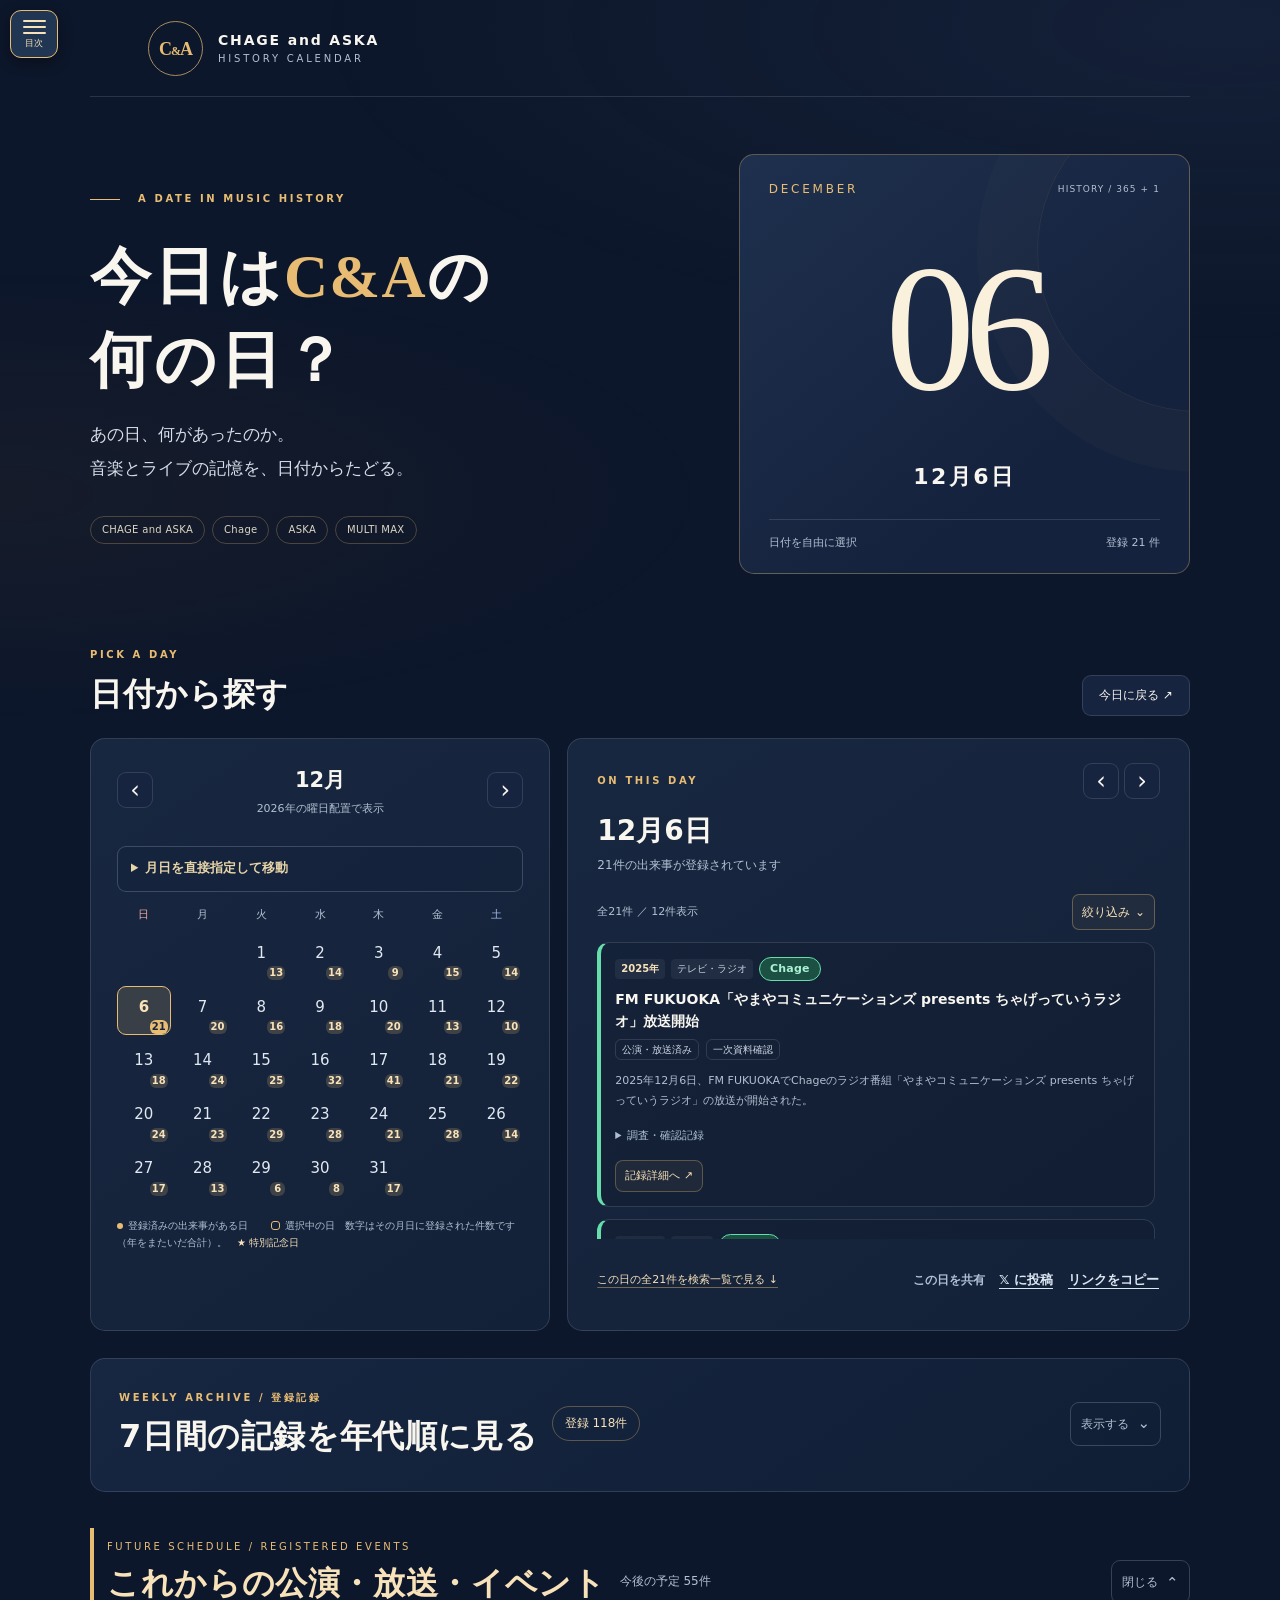
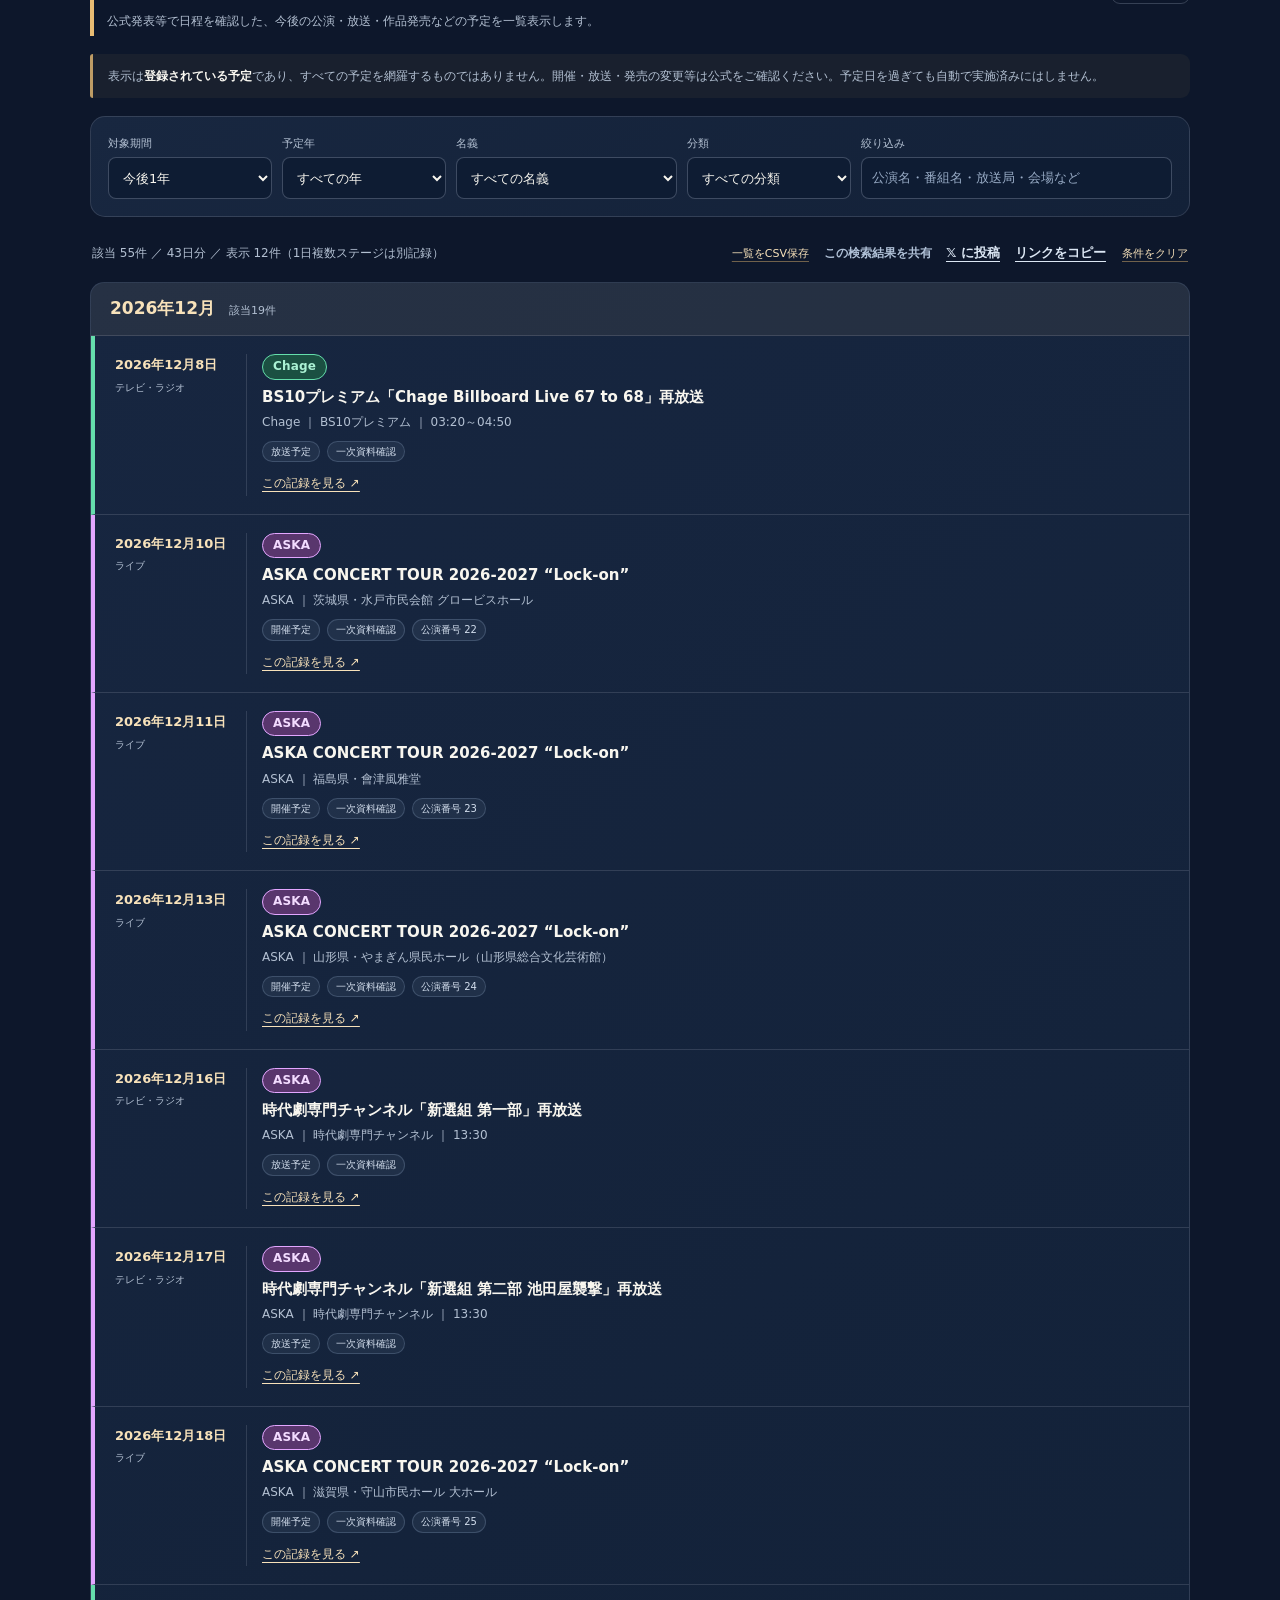
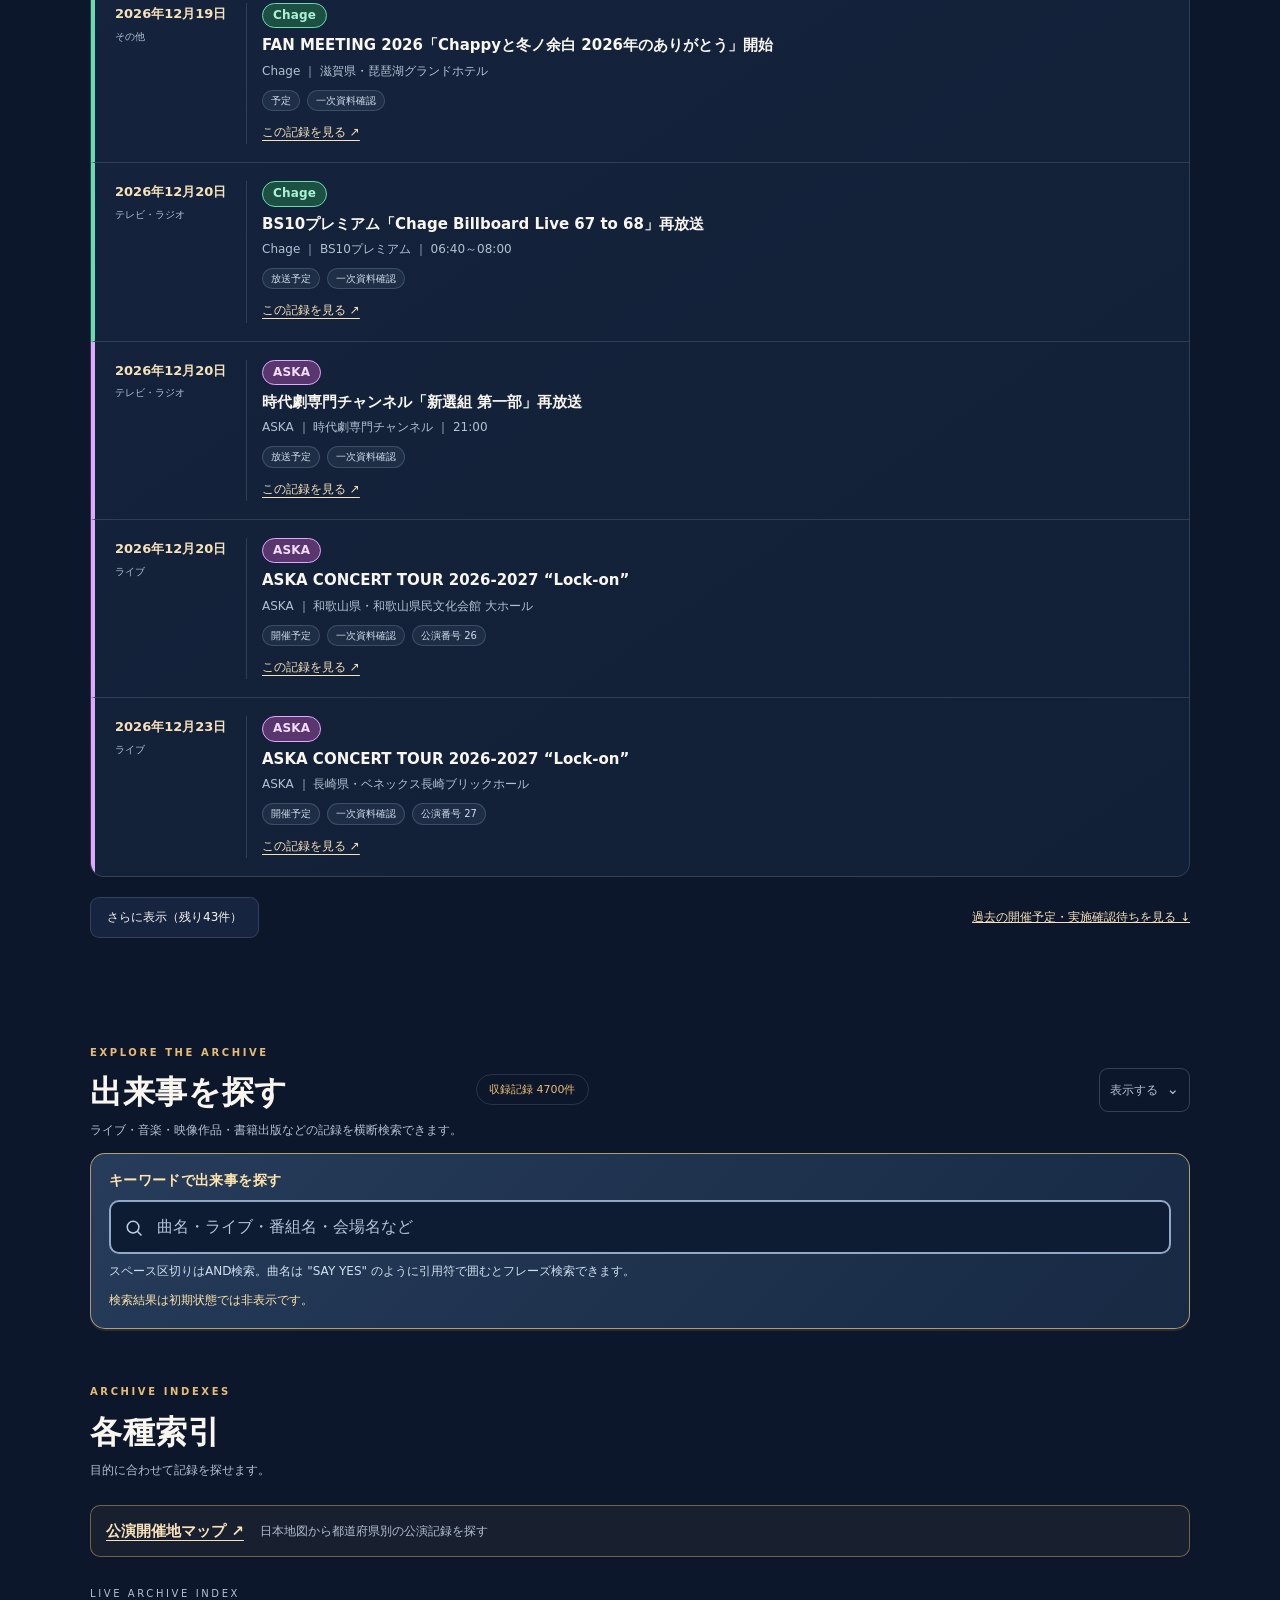
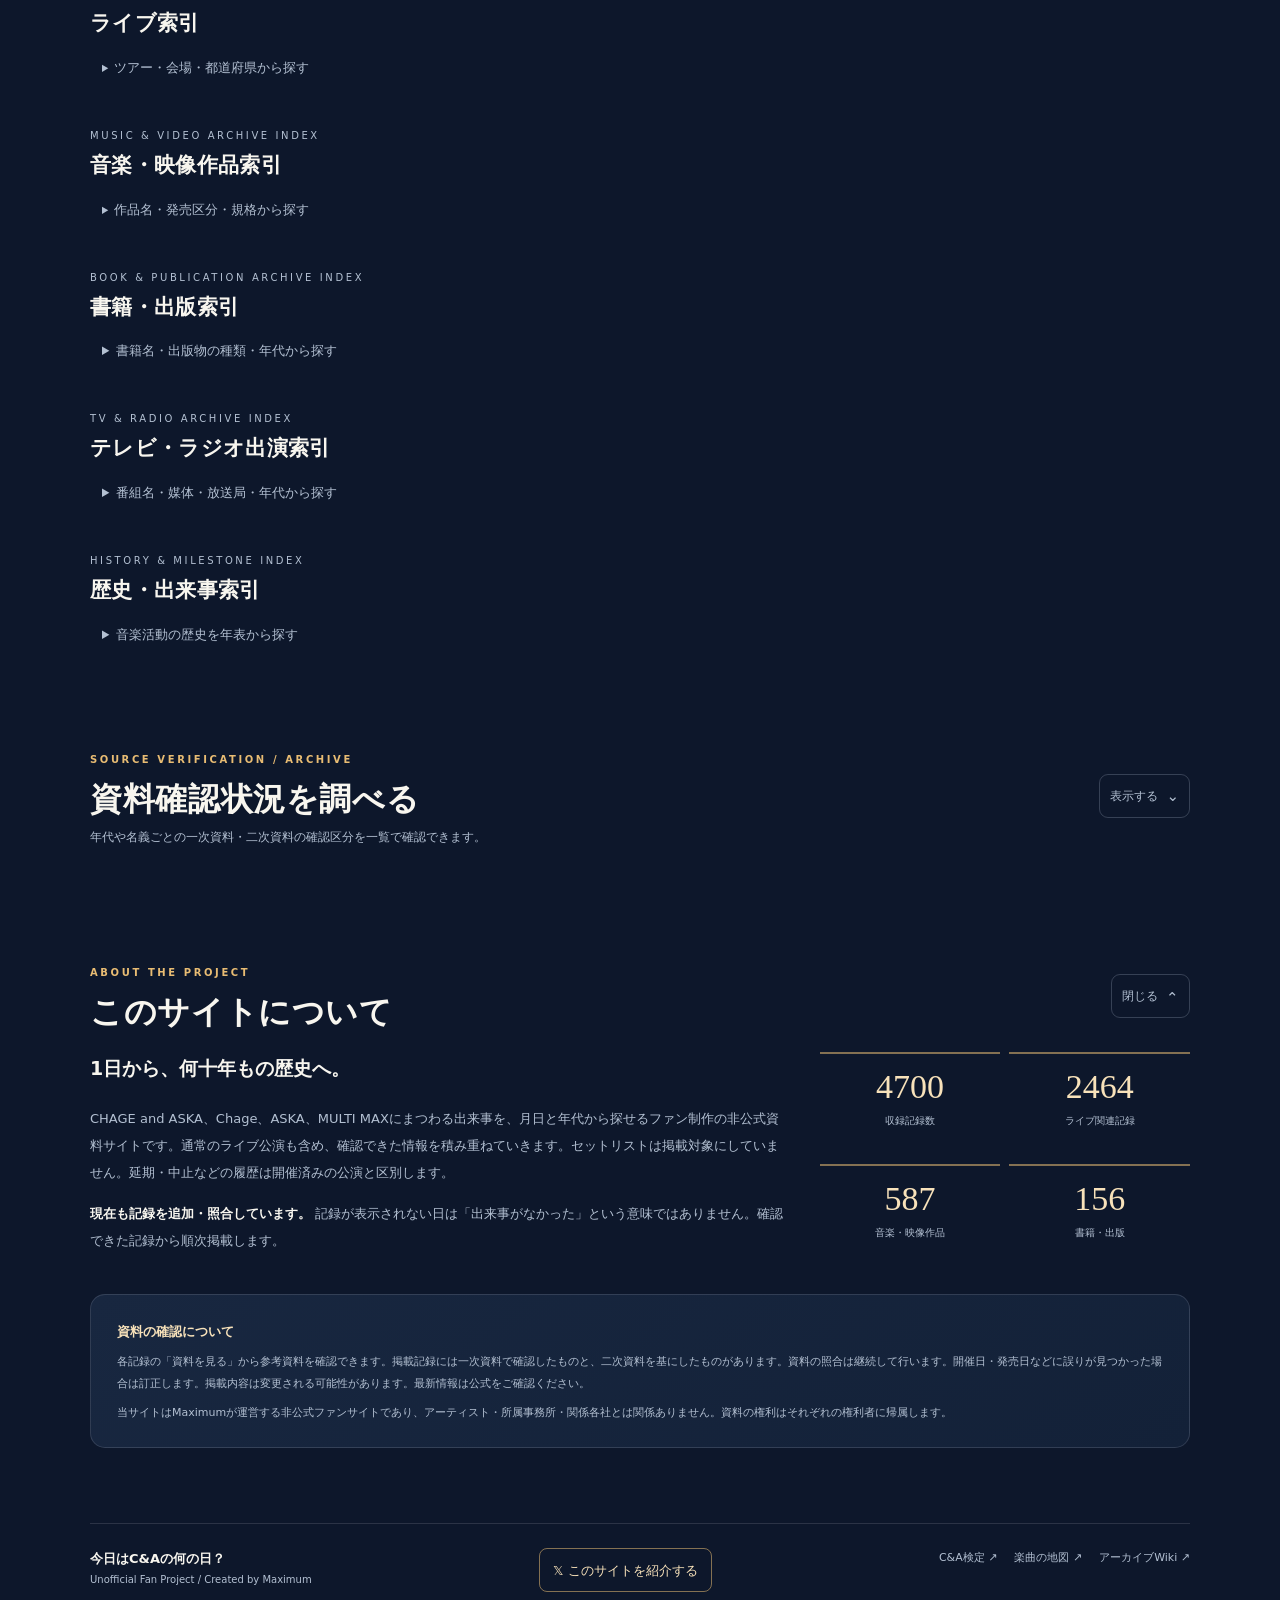
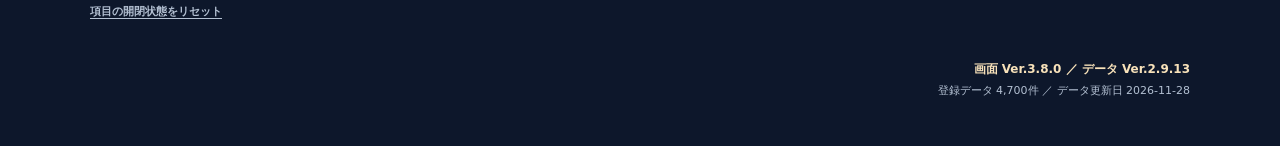
==== index.html @ b6c3f2de "Add files via upload" ====
<!doctype html>
<html lang="ja">
<head>
<meta charset="utf-8">
<meta name="viewport" content="width=device-width,initial-scale=1">
<meta name="theme-color" content="#101d38">
<meta name="description" content="今日はC&Aの何の日？ CHAGE and ASKA、Chage、ASKA、MULTI MAXの過去の今日を、公演・作品・出演記録からたどるファン制作の非公式歴史カレンダー。">
<!-- X・SNSサムネイル（OGP） -->
<meta property="og:type" content="website">
<meta property="og:title" content="今日はC&amp;Aの何の日？｜CHAGE and ASKA 歴史カレンダー">
<meta property="og:description" content="CHAGE and ASKA、Chage、ASKA、MULTI MAXの過去の出来事を、日付からたどるファン制作の非公式歴史カレンダー。">
<meta property="og:url" content="https://maximum0303.github.io/ca-on-this-day/">
<meta property="og:image" content="https://maximum0303.github.io/ca-on-this-day/ogp-v2.png">
<meta property="og:image:width" content="1200">
<meta property="og:image:height" content="630">
<meta property="og:image:alt" content="今日はC&amp;Aの何の日？ 音楽の歴史カレンダー">
<meta name="twitter:card" content="summary_large_image">
<meta name="twitter:title" content="今日はC&amp;Aの何の日？">
<meta name="twitter:description" content="過去の出来事を日付からたどる、CHAGE and ASKA・Chage・ASKA・MULTI MAXの歴史カレンダー。">
<meta name="twitter:image" content="https://maximum0303.github.io/ca-on-this-day/ogp-v2.png">
<meta name="twitter:image:alt" content="今日はC&amp;Aの何の日？ 音楽の歴史カレンダー">
<title>今日はC&Aの何の日？｜CHAGE and ASKA HISTORY CALENDAR</title>
<link rel="stylesheet" href="styles.css?v=2.3.8-artist-stripes-list-20261124">
<link rel="stylesheet" href="ca-ver39.css">
<link rel="stylesheet" href="ca-ver40.css">
<link rel="stylesheet" href="ca-ver41.css">
<link rel="stylesheet" href="ca-ver42.css">
<link rel="stylesheet" href="ca-ver43.css">
<link rel="stylesheet" href="ca-ver44.css">
<link rel="stylesheet" href="ca-ver46.css">
<link rel="stylesheet" href="ca-nav-v210.css">
<link rel="stylesheet" href="ca-mobile-v211.css">
<link rel="stylesheet" href="ca-calendar-v212.css?v=2.1.2">
<link rel="stylesheet" href="ca-final-v300.css?v=3.0.0">
<script defer src="data/events.js?v=2.9.13"></script>
<script defer src="ca-search-alias-v310.js?v=3.2.0"></script>
<script defer src="ca-list-return-v360.js?v=3.6.0"></script>
<script defer src="ca-app-v377.js?v=3.7.7"></script>
<script defer src="ca-day-v339.js?v=3.3.9"></script>

<script defer src="ca-weekly-v338.js?v=3.3.8"></script>
<script defer src="data/review-followup.js?v=2.2.11"></script>
<script defer src="ca-ver41.js?v=2.4.5"></script>
<script defer src="ca-upcoming-v371.js?v=3.7.1"></script>
<script defer src="ca-ver43-v371.js?v=3.7.1"></script>
<script defer src="ca-ver44.js"></script>
<script defer src="ca-ver46.js"></script>
<script defer src="ca-nav-v372.js?v=3.7.2"></script>
<script defer src="ca-menu-v224.js?v=2.2.5-navfix"></script>
<script defer src="ca-search-v225.js?v=3.1.0"></script>
<script defer src="ca-search-share-v339.js?v=3.3.9"></script>
<script defer src="ca-section-share-v227.js?v=3.0.0"></script>
<script defer src="ca-share-unify-v228.js?v=2.2.8"></script>
<script defer src="ca-month-share-v229.js?v=3.0.0"></script>
<script defer src="ca-review-guide-v2210.js?v=2.4.3"></script>
<script defer src="ca-status-guide-v2213.js?v=2.4.3"></script>
<script defer src="ca-version-auto-v2214.js?v=2.4.1"></script>
<script defer src="ca-date-jump-v2215.js?v=2.2.15"></script>
<script defer src="ca-final-v300.js?v=3.0.0"></script>
<link rel="stylesheet" href="ca-live-index-v320.css?v=3.2.0">

<script defer src="ca-live-index-v375.js?v=3.7.5"></script>
<link rel="stylesheet" href="ca-release-index-v330.css?v=3.3.0">
<script defer src="ca-release-index-v376.js?v=3.7.6"></script>
<script defer src="ca-book-index-v340.js?v=3.4.0"></script>
<script defer src="ca-media-index-v352.js?v=3.5.2"></script>
<script defer src="ca-history-index-v377.js?v=3.7.7"></script>
<link rel="stylesheet" href="ca-history-index-v360.css?v=3.6.0">
<style id="ca-year-only-v2029-style">
.ca260-more{grid-column:1/-1}.ca260-more>summary{cursor:pointer;color:#ffe0a2;padding:10px 0}.ca260-more>.year-only-list{margin-top:8px}.year-only-card .year-only-stamp{font-size:1rem}.year-only-card h3{font-size:1.05rem}
/* YEAR_ONLY_RECORDS_V2029 */
.year-only-section{margin:32px 0 38px;padding:26px clamp(17px,3vw,32px);border:1px solid rgba(232,188,115,.33);background:linear-gradient(135deg,rgba(232,188,115,.08),rgba(30,46,75,.75));border-radius:18px}
.year-only-section .section-head{margin-bottom:14px}
.year-only-section .kicker{color:var(--gold,#e8bc73)}
.year-only-intro{color:#d5e0ef;margin:5px 0 20px;line-height:1.8}
.year-only-list{display:grid;grid-template-columns:repeat(auto-fit,minmax(min(100%,320px),1fr));gap:15px}
.year-only-card{padding:18px 20px;border:1px solid rgba(200,217,236,.25);border-radius:12px;background:#1a2a46}
.year-only-stamp{display:block;font-weight:800;color:#f4d69c;font-size:1.15rem;margin-bottom:8px}
.year-only-card h3{font-size:1.18rem;line-height:1.6;margin:5px 0 8px;color:#fff}
.year-only-card p{color:#d7e4f2;line-height:1.85;white-space:pre-wrap;overflow-wrap:anywhere;margin:0 0 12px}
.year-only-card a{color:#ffe0a2;font-weight:700;min-height:38px;display:inline-flex;align-items:center;text-underline-offset:4px}
.result-card.year-precision .result-date .md{font-size:1rem;line-height:1.5;overflow-wrap:anywhere}
@media(max-width:600px){.year-only-section{padding:18px 15px;margin:24px 0 30px}.year-only-card{padding:15px 14px}}
.year-only-section[hidden]{display:none!important}
/* /YEAR_ONLY_RECORDS_V2029 */
</style>
<style id="ca54-release-works-style">
/* CA54: concise work list for multi-item release records */
.ca-release-works{margin:.7rem 0 .9rem;padding:10px 13px;border-left:3px solid #e8bc73;border-radius:4px;background:#233753;color:#e5edf8;font-size:.96rem;line-height:1.8;overflow-wrap:anywhere}
.ca-release-works strong{color:#ffe1a6}
.ca-release-summary .ca-release-list dd{white-space:pre-wrap;overflow-wrap:anywhere}
@media(max-width:600px){.ca-release-works{font-size:.92rem;padding:9px 11px}}
</style>
<style id="ca23-audit-style">
/* CA247: secondary information; quiet disclosure, readable expanded text. */
body details.ca23-audit{margin:4px 0 7px;padding:0;border:0;border-radius:0;background:transparent;box-shadow:none;overflow-wrap:anywhere}
body details.ca23-audit>summary{display:list-item;cursor:pointer;width:fit-content;max-width:100%;box-sizing:border-box;padding:5px 3px 5px 0;color:#adbed2;font-size:11px;font-weight:400;line-height:1.55;min-height:28px;text-decoration:none}
body details.ca23-audit>summary:hover{color:#e0e9f4;text-decoration:underline;text-underline-offset:3px}
body details.ca23-audit>summary:focus-visible{outline:2px solid #b3c5dc;outline-offset:3px;border-radius:2px}
body details.ca23-audit[open]>summary{color:#cbd9e9}
body details.ca23-audit>p,body details.ca23-audit>.ca-detail-note{white-space:pre-wrap;overflow-wrap:anywhere;font-size:13px;line-height:1.8;color:#dbe6f5;padding:5px 9px 5px 12px;margin:4px 0 8px;border-left:1px solid #50627c;background:transparent}
#ca-single-detail .ca23-audit-section{border:0;padding:0;margin:7px 0 12px;background:none}
#ca-single-detail .ca23-audit-section details.ca23-audit>summary{font-size:12px}
@media(max-width:700px){body details.ca23-audit>summary{min-height:36px;padding:9px 3px 9px 0;font-size:12px}}
.ca-detail-fields dd{white-space:pre-wrap;overflow-wrap:anywhere}
</style>
  <script defer src="ca-mobile-fold-v373.js?v=3.7.3"></script>
  <script defer src="ca-today-highlight-v3714.js?v=3.7.14"></script>
  <script defer src="ca-search-ux-v233.js?v=2.3.7"></script>
  <script defer src="ca-fold-memory-v336.js?v=3.3.6"></script>
<style id="ca235-first-paint-style">
/* JavaScriptが最初の正しい日付を設定するまで日付ラベルを隠す。位置は確保する。 */
html:not(.ca235-date-ready) :is(#hero-month-en,#hero-day,#hero-date-ja,#hero-week,#calendar-title,#selected-date){visibility:hidden!important}
</style>
<style id="ca-artist-timeline-stripes">
/* CA_ARTIST_TIMELINE_STRIPES_20261124: period-list stripes. Actual data stays untouched. */
.ca40-item.ca-artist-ca,.ca40-item.ca-artist-ca:hover{border-left:4px solid #e9b261}
.ca40-item.ca-artist-chage,.ca40-item.ca-artist-chage:hover{border-left:4px solid #65deac}
.ca40-item.ca-artist-aska,.ca40-item.ca-artist-aska:hover{border-left:4px solid #e3a6ff}
.ca40-item.ca-artist-multi,.ca40-item.ca-artist-multi:hover{border-left:4px solid #f991bc}
.ca40-item.ca-artist-other,.ca40-item.ca-artist-other:hover{border-left:4px solid #aabbd0}
.ca40-info>.ca-artist-tag{display:inline-flex;margin:0 0 8px;font-size:12px;padding:4px 11px}
.ca40-info .ca40-person:empty{display:none}
@media(max-width:600px){.ca40-item.ca-artist-ca,.ca40-item.ca-artist-chage,.ca40-item.ca-artist-aska,.ca40-item.ca-artist-multi{border-left-width:4px}.ca40-info>.ca-artist-tag{font-size:11px}}
/* /CA_ARTIST_TIMELINE_STRIPES_20261124 */</style>
<style id="ca244-day-filter-style">
/* CA244: desktop only, same 700px breakpoint as ca-ver39.css. */
@media(min-width:701px){
#day-events .ca244-day-tools{display:flex;align-items:center;justify-content:space-between;gap:4px 8px;flex-wrap:wrap;min-width:0}
#day-events .ca244-day-tools .ca39-day-match{margin:0;flex:1 1 100px;line-height:1.5}
#day-events #ca244-day-toggle,#day-events .ca244-day-filter-actions button{font:inherit;font-size:12px;line-height:1.4;min-height:36px;border:1px solid rgba(232,188,115,.35);border-radius:7px;background:rgba(232,188,115,.06);color:#f8e2ba;padding:5px 9px;cursor:pointer}
#day-events #ca244-day-toggle{display:inline-flex;align-items:center;gap:5px;margin-left:auto}
#day-events #ca244-day-toggle[aria-expanded="true"] .ca244-chevron{transform:rotate(180deg)}
#day-events .ca244-day-filters[hidden]{display:none!important}
#day-events .ca244-day-filters{min-width:0;border:1px solid rgba(174,194,218,.2);border-radius:8px;padding:8px;background:#172440}
#day-events .ca244-day-filters .ca39-day-toolbar{position:static!important;top:auto;z-index:auto;padding:0 0 8px;gap:6px 10px;background:transparent;border:0;min-width:0}
#day-events .ca244-day-filters label{min-width:0}
#day-events .ca244-day-filter-actions{display:flex;justify-content:flex-end;gap:6px;flex-wrap:wrap}
#day-events .ca244-day-tools button:focus-visible,#day-events .ca244-day-filter-actions button:focus-visible{outline:2px solid #f8e2ba;outline-offset:2px}
}
</style>
<style id="ca245-style">
/* CA245: bounded previews; full list is a separate native dialog. */
#ca41-review button[hidden]{display:none!important}
#ca41-review .ca245-record{padding-left:10px!important;overflow-wrap:anywhere}
#ca41-review .ca245-record .ca245-artist,#ca245-dialog .ca245-artist{display:block;font-weight:700;font-size:12px}
#ca41-review .ca245-broadcast-label,#ca245-dialog .ca245-broadcast-label{color:#c3eadf;font-size:12px}
#ca41-review .ca245-links a,#ca245-dialog .ca245-links a{color:#dce7f4;text-decoration:underline;text-underline-offset:3px}
#ca41-review .ca245-preview-note{font-size:11px;color:#bac8d9}
#ca41-review #ca245-broadcast-count,#ca41-review #ca245-pending-count{color:#b3c4d8;font-size:12px;margin-left:4px}
#ca245-dialog{box-sizing:border-box;width:min(850px,calc(100% - 24px));max-height:88vh;max-height:88dvh;overflow:auto;background:#172440;color:#e3eaf4;border:1px solid #61748e;border-radius:14px;padding:20px;overscroll-behavior:contain}
#ca245-dialog::backdrop{background:rgba(5,12,25,.78)}
#ca245-dialog .ca245-head{display:flex;align-items:center;justify-content:space-between;gap:10px}
#ca245-dialog h2{font-size:20px;color:#f8e2ba;margin:0;line-height:1.5}
#ca245-dialog p{font-size:13px;line-height:1.7;margin:10px 0}
#ca245-dialog .ca245-filters{display:grid;grid-template-columns:repeat(4,minmax(0,1fr));gap:10px;align-items:end}
#ca245-dialog label{display:grid;gap:4px;font-size:12px;color:#c9d7e8;min-width:0}
#ca245-dialog .ca245-query{grid-column:span 3}
#ca245-dialog select,#ca245-dialog input,#ca245-dialog button{box-sizing:border-box;font:inherit;font-size:13px;min-height:40px;border:1px solid #647b98;border-radius:7px;padding:6px 9px;background:#213652;color:#edf3fb;max-width:100%;min-width:0}
#ca245-dialog button{cursor:pointer;color:#f8e2ba;white-space:normal}
#ca245-dialog button:disabled{opacity:.4;cursor:default}
#ca245-dialog :focus-visible{outline:2px solid #f8e2ba;outline-offset:2px}
#ca245-dialog ol{display:grid;gap:9px;padding:0;list-style:none;margin:12px 0}
#ca245-dialog li{padding:10px 12px;background:#20324e;border-radius:7px;font-size:13px;line-height:1.7;overflow-wrap:anywhere}
#ca245-dialog li a{color:#f8e2ba;text-decoration:underline;text-underline-offset:3px}
#ca245-dialog li span{display:block;color:#c9d7e8;font-size:12px}
#ca245-dialog .ca245-pager{display:flex;justify-content:space-between;align-items:center;gap:8px;font-size:12px}
@media(max-width:600px){#ca245-dialog{padding:12px}#ca245-dialog h2{font-size:16px}#ca245-dialog .ca245-filters{grid-template-columns:repeat(2,minmax(0,1fr))}#ca245-dialog .ca245-query{grid-column:span 2}#ca245-dialog .ca245-head button{flex-shrink:0}}

</style>
<style id="ca251-book-stats-style">#about .about-side{grid-template-columns:repeat(2,minmax(0,1fr))}#about .about-side .stat{min-width:0}#about .about-side .stat span{overflow-wrap:anywhere}</style>
<link rel="stylesheet" href="ca-heading-v335.css?v=3.3.5">
<link rel="stylesheet" href="ca-book-index-v340.css?v=3.4.0">
<link rel="stylesheet" href="ca-media-index-v350.css?v=3.5.0">
<link rel="stylesheet" href="ca-search-facets-v370.css?v=3.7.0">
<link rel="stylesheet" href="ca-headings-v372.css?v=3.7.2">
<link rel="stylesheet" href="ca-site-share-v378.css?v=3.7.8">
<link rel="stylesheet" href="ca-live-map-v380.css?v=3.8.0-fix1">
</head>
<body>
<div class="ambient"></div>
<div class="shell">
  <header class="site-header">
    <a class="identity" href="./" aria-label="トップへ戻る"><span class="mark">C<span>&</span>A</span><span class="identity-name">CHAGE and ASKA <small>HISTORY CALENDAR</small></span></a>
    <nav class="topnav" aria-label="主要メニュー"><a href="#calendar">日付から探す</a><a href="#browse">記録を探す</a><a href="live-map.html">公演開催地マップ</a><a href="#about">このサイトについて</a></nav>
  </header>
  <main>
    <div id="ca300-load-warning" role="alert" hidden>記録データを読み込めませんでした。ページを再読み込みしてください。改善しない場合は時間をおいてアクセスしてください。</div>
    <noscript><p class="ca300-noscript">このサイトの記録を表示するにはJavaScriptを有効にしてください。</p></noscript>
    <section class="hero" aria-labelledby="page-title">
      <div class="hero-main">
        <span class="eyebrow"><span class="eyebrow-line"></span> A DATE IN MUSIC HISTORY</span>
        <h1 id="page-title">今日は<span class="accent">C&amp;A</span>の<br>何の日？</h1>
        <p class="lead">あの日、何があったのか。<br>音楽とライブの記憶を、日付からたどる。</p>
        <div class="hero-pills"><span>CHAGE and ASKA</span><span>Chage</span><span>ASKA</span><span>MULTI MAX</span></div>
      </div>
      <div class="hero-date" aria-label="選択中の日付">
        <div class="date-head"><span id="hero-month-en">…</span><span class="date-head-end">HISTORY / 365 + 1</span></div>
        <strong id="hero-day">--</strong><span id="hero-date-ja">日付を準備中</span>
        <div class="date-foot"><span id="hero-week">日付を確認中</span><span id="hero-count">この日の記録を確認中</span></div>
      </div>
    </section>
    <section id="calendar" class="calendar-section">
      <div class="section-head"><div><span class="kicker">PICK A DAY</span><h2>日付から探す</h2></div><button id="today-btn" class="btn btn-ghost" type="button">今日に戻る <span aria-hidden="true">↗</span></button></div>
      <div class="calendar-grid">
        <div class="calendar-card">
          <div class="month-nav"><button id="month-prev" class="icon-btn" type="button" aria-label="前の月">‹</button><div><strong id="calendar-title">--月</strong><span class="month-caption">日にちを選択してください</span></div><button id="month-next" class="icon-btn" type="button" aria-label="次の月">›</button></div>
          <div class="weekday-head"><span>日</span><span>月</span><span>火</span><span>水</span><span>木</span><span>金</span><span>土</span></div>
          <div id="calendar-cells" class="days-grid" role="group" aria-label="月日を選択"></div>
          <p class="calendar-legend"><span class="dot"></span>登録済みの出来事がある日　<span class="ring"></span>選択中の日</p>
        </div>
        <div class="day-panel">
          <div class="day-panel-top"><span class="kicker">ON THIS DAY</span><div class="stepper"><button id="date-prev" class="icon-btn" type="button" aria-label="前の日">‹</button><button id="date-next" class="icon-btn" type="button" aria-label="次の日">›</button></div></div>
          <h3 id="selected-date">日付を準備中</h3>
          <div id="day-summary" class="summary-line" aria-live="polite">記録を読み込んでいます</div>
          <div id="day-events" class="day-events" aria-live="polite"></div>
          <div class="day-actions"><button id="share-date" type="button" class="text-button">この日をXで共有 ↗</button><button id="all-day" type="button" class="text-button">同じ日付の記録をすべて見る ↓</button></div>
        </div>
      </div>
    </section>

    <script id="ca235-date-prepaint">
(function(){
  "use strict";
  try {
    const parts=Object.fromEntries(new Intl.DateTimeFormat("en-US",{timeZone:"Asia/Tokyo",year:"numeric",month:"2-digit",day:"2-digit"}).formatToParts(new Date()).map(x=>[x.type,x.value]));
    let month=Number(parts.month),day=Number(parts.day);
    const dateParam=new URLSearchParams(location.search).get("date");
    if(dateParam && /^\d{2}-\d{2}$/.test(dateParam)){
      const [m,d]=dateParam.split("-").map(Number);
      if(m>=1&&m<=12&&d>=1&&d<=new Date(Date.UTC(2000,m,0)).getUTCDate()){month=m;day=d;}
    }
    const names=["JANUARY","FEBRUARY","MARCH","APRIL","MAY","JUNE","JULY","AUGUST","SEPTEMBER","OCTOBER","NOVEMBER","DECEMBER"];
    const set=(id,value)=>{const el=document.getElementById(id);if(el)el.textContent=value;};
    set("hero-month-en",names[month-1]);
    set("hero-day",String(day).padStart(2,"0"));
    set("hero-date-ja",month+"月"+day+"日");
    set("hero-week","日付を自由に選択");
    set("calendar-title",month+"月");
    set("selected-date",month+"月"+day+"日");
  } catch(err) { /* 本体の app.js による通常描画を維持する */ }
  finally {document.documentElement.classList.add("ca235-date-ready");}
})();
</script>
    <!-- YEAR_ONLY_RECORDS_V2029 -->
    <section id="year-only" class="year-only-section" aria-labelledby="year-only-title" hidden>
      <div class="section-head"><div><span class="kicker">HISTORICAL MILESTONES</span><h2 id="year-only-title">重要な歴史的出来事</h2></div></div>
      <p class="year-only-intro">分類「歴史・出来事」の中から、音楽活動の歴史を語る上で重要な記録を検索条件に合わせて表示します。月日未詳の記録は日付カレンダーには含めません。</p>
      <div id="year-only-list" class="year-only-list" aria-live="polite"><p>読み込み中…</p></div>
    </section>
    <!-- /YEAR_ONLY_RECORDS_V2029 -->
    <section id="browse" class="browse-section">
      <div class="section-head"><div><span class="kicker">EXPLORE THE ARCHIVE</span><h2>出来事を探す</h2><p>ライブ・音楽・映像作品・書籍出版などの記録を横断検索できます。</p></div><span class="record-total" id="record-total">読み込み中</span></div>
<!-- CA_ARTIST_TAGS_20261124 -->
<div id="ca-artist-quick" class="ca-artist-quick" role="group" aria-label="名義をワンクリックで絞り込み">
<span class="ca-artist-quick-label">名義を選ぶ</span>
<button type="button" class="ca-artist-quick-btn ca-artist-all" data-ca-artist="all" aria-pressed="true">すべて</button>
<button type="button" class="ca-artist-quick-btn ca-artist-ca" data-ca-artist="CHAGE and ASKA" aria-pressed="false">CHAGE and ASKA</button>
<button type="button" class="ca-artist-quick-btn ca-artist-chage" data-ca-artist="Chage" aria-pressed="false">Chage</button>
<button type="button" class="ca-artist-quick-btn ca-artist-aska" data-ca-artist="ASKA" aria-pressed="false">ASKA</button>
<button type="button" class="ca-artist-quick-btn ca-artist-multi" data-ca-artist="MULTI MAX" aria-pressed="false">MULTI MAX</button>
</div>
<!-- /CA_ARTIST_TAGS_20261124 -->
      <div class="filters">
        <label class="search-wrap"><span class="sr-only">キーワード検索</span><svg viewBox="0 0 24 24" aria-hidden="true"><circle cx="10.9" cy="10.9" r="7"/><path d="m16 16 5 5"/></svg><input id="keyword" type="search" placeholder="曲名・ツアー・会場・都道府県で検索" autocomplete="off"></label>
        <label><span>名義</span><select id="artist-filter"><option value="all">すべて</option><option>CHAGE and ASKA</option><option>Chage</option><option>ASKA</option><option>MULTI MAX</option></select></label>
        <label><span>分類</span><select id="category-filter"><option value="all">すべて</option><option value="live">ライブ</option><option value="release">音楽・映像作品</option><option value="book">書籍・出版</option><option value="media">テレビ・ラジオ</option><option value="milestone">歴史・出来事</option><option value="amateur">デビュー前・アマチュア活動</option><option value="other">その他</option></select></label>
        <label><span>年代</span><select id="decade-filter"><option value="all">すべて</option><option value="1970">1970年代</option><option value="1980">1980年代</option><option value="1990">1990年代</option><option value="2000">2000年代</option><option value="2010">2010年代</option><option value="2020">2020年代</option></select></label>
        <!-- UX_PATCH_V18238: 追加検索フィルター -->
        <label><span>西暦年</span><select id="year-filter"><option value="all">すべての年</option></select></label>
        <label><span>記録の状態</span><select id="status-filter"><option value="all">すべて</option><option value="recorded">公演・放送済み</option><option value="historical">歴史的出来事</option><option value="scheduled">開催予定</option><option value="postponed">延期</option><option value="cancelled">中止</option><option value="released">発売済み</option><option value="unknown">その他・未設定</option></select></label>
        <label><span>確認区分</span><select id="verification-filter"><option value="all">すべて</option><option value="primary">一次資料確認</option><option value="secondary">二次資料確認</option><option value="unknown">未確認・未設定</option></select></label>
        <label><span>表示順</span><select id="sort-filter"><option value="asc">古い順</option><option value="desc">新しい順</option></select></label>
      </div>
      <details class="browse-help"><summary>検索と表示の使い方</summary><p>キーワードを空白で区切ると、すべての単語を含む記録を探せます。 「SAY YES」のように引用符（「」または半角の二重引用符）で囲むと、空白を含むフレーズをひとまとまりで検索できます。会場名・名義の登録済み別名や略称でも検索できます（例：札幌厚生年金会館、ニトリ文化ホール、チャゲアス）。結果には元の登録名を表示します。登録済みの複数語名称は一つの語として扱います。年代と西暦年は併用できます。資料の確認区分は、記録全体の正確性を保証するものではありません。</p><p>日付から「同じ日付の記録をすべて見る」を押すと、ほかの絞り込み条件を解除して表示します。個々の記録は「この記録を開く」から直接共有できます。</p></details>
      <div class="results-toolbar"><span id="results-count" aria-live="polite"></span><div class="result-actions"><button id="export-results" type="button" class="text-button">絞り込み結果をCSV保存</button><button id="reset-filters" type="button" class="text-button">条件をクリア</button></div></div>
      <div id="ca370-facets" hidden></div>
      <div id="results" class="results"></div>
      <div class="load-more-wrap"><button id="load-more" type="button" class="btn btn-ghost" hidden>さらに表示する</button></div>
    </section>
    <section id="ca372-indices" aria-labelledby="ca372-indices-heading">
      <div class="section-head"><div><span class="kicker">ARCHIVE INDEXES</span><h2 id="ca372-indices-heading">各種索引</h2><p>目的に合わせて記録を探せます。</p></div></div>
    <div class="ca-map-entry"><a href="live-map.html">公演開催地マップ ↗</a><span>日本地図から都道府県別の公演記録を探す</span></div>
    <section id="ca320-index" aria-labelledby="ca320-heading">
      <div class="section-head"><div><span class="kicker">LIVE ARCHIVE INDEX</span><h3 id="ca320-heading">ライブ索引</h3></div></div>
      <details id="ca320-details"><summary>ツアー・会場・都道府県から探す</summary><div class="ca320-body">
        <p>登録されたライブ記録を集計します。開催予定・延期・中止も含む記録件数であり、実施公演数ではありません。</p>
        <div class="ca320-filters"><label>索引の種類<select id="ca320-mode"><option value="tour">ツアー別</option><option value="venue">会場別</option><option value="pref">都道府県・地域別</option></select></label><label>名義<select id="ca320-artist"><option value="">すべて</option></select></label><label>都道府県・地域<select id="ca320-pref"><option value="">すべて</option></select></label><label class="ca320-query">索引内検索<input id="ca320-query" type="search" placeholder="ツアー名・会場名・地域名など"></label></div>
        <button id="ca320-reset" class="ca320-action" type="button">条件をクリア</button><p id="ca320-count" role="status"></p><div id="ca320-groups"></div><button type="button" class="ca320-action" id="ca320-group-more" hidden>さらに索引を表示</button>
        <h3 id="ca320-selected" tabindex="-1"></h3><ul id="ca320-records"></ul><button type="button" class="ca320-action" id="ca320-record-more" hidden>さらに公演を表示</button>
        <p>ツアーは原則として名義と登録済みツアーIDで分類します。同一ツアーは公演区分別、継続シリーズは年次・企画別にまとめ、全記録の日付順表示にも切り替えられます。元の公演タイトル・ツアーIDは保持します。会場は地域と名称で分類し、辞書の明確な別名のみ統合します。元の会場表記は各記録に残します。ID・会場・地域の未登録分も別枠に表示します。</p>
      </div></details>
    </section>
    <section id="ca330-index" aria-labelledby="ca330-heading">
      <div class="section-head"><div><span class="kicker">MUSIC &amp; VIDEO ARCHIVE INDEX</span><h3 id="ca330-heading">音楽・映像作品索引</h3></div></div>
      <details id="ca330-details"><summary>作品名・発売区分・規格から探す</summary><div class="ca330-body">
        <p>登録された音楽・映像作品の発売履歴を、同じ名義・作品名ごとに表示します。発売区分は登録されたタイトル・発売区分・規格を照合して分類します。「発売」は初発売を含み、初発売と断定しません。複数分類に該当する記録はそれぞれから検索できます。規格未確定は元の記録で規格が確定していないものです。個別記録の原文は変更しません。</p>
        <div class="ca330-filters"><label>名義<select id="ca330-artist"><option value="">すべて</option></select></label><label>発売区分<select id="ca330-kind"><option value="">すべて</option></select></label><label>規格<select id="ca330-format"><option value="">すべて</option></select></label><label>並び順<select id="ca330-order"><option value="date">登録日の古い順</option><option value="name">作品名順</option><option value="artist">名義順</option></select></label><label class="ca330-query">索引内検索<input id="ca330-query" type="search" placeholder="作品名・規格品番・レーベルなど"></label></div>
        <button id="ca330-reset" class="ca330-action" type="button">条件をクリア</button><p id="ca330-count" role="status"></p><div id="ca330-groups"></div><button type="button" class="ca330-action" id="ca330-group-more" hidden>さらに索引を表示</button>
        <h3 id="ca330-selected" tabindex="-1"></h3><ul id="ca330-records"></ul><button type="button" class="ca330-action" id="ca330-record-more" hidden>さらに発売記録を表示</button>
        <p>作品名は登録済みの構造化項目に基づき、確認済みの同一作品の別表記をまとめます。発売記録・規格品番・元の作品名は変更しません。作品名未登録は名義ごとに別枠で表示します。一括発売記録は対象作品それぞれから参照できますが、対象記録件数は同じIDを一度だけ数えます。検索は作品グループ単位、区分・規格の絞り込みは記録単位です。収録状況は完全ではありません。</p>
      </div></details>
    </section>

    <section id="ca340-index" aria-labelledby="ca340-heading">
      <div class="section-head"><div><span class="kicker">BOOK &amp; PUBLICATION ARCHIVE INDEX</span><h3 id="ca340-heading">書籍・出版索引</h3></div></div>
      <details id="ca340-details"><summary>書籍名・出版物の種類・年代から探す</summary><div class="ca340-body">
        <p>書籍・写真集・楽譜・パンフレット・会報などの登録記録を探せます。</p>
        <div class="ca340-filters"><label>名義<select id="ca340-artist"><option value="">すべての名義</option></select></label><label>出版物の種類<select id="ca340-type"><option value="">すべての種類</option></select></label><label>年代<select id="ca340-decade"><option value="">すべての年代</option></select></label><label>並び順<select id="ca340-order"><option value="asc">古い順</option><option value="desc">新しい順</option><option value="name">作品名順</option></select></label><label class="ca340-query">キーワード<input type="search" id="ca340-query" placeholder="書籍名・出版社・ISBN・品番など"></label></div>
        <button type="button" class="ca340-action" id="ca340-reset">条件をクリア</button><p id="ca340-count" aria-live="polite"></p><div id="ca340-groups"></div><button type="button" class="ca340-action" id="ca340-more" hidden>さらに表示</button>
        <h3 id="ca340-selected" tabindex="-1"></h3><ul id="ca340-records"></ul><button type="button" class="ca340-action" id="ca340-record-more" hidden>さらに記録を表示</button>
        <p>年だけの記録は月日未詳です。パンフレット等の関連年は発行・発売年を確定するものではありません。分類は索引用の整理で、複数の種類に該当することがあります。版違いは元の表記を保持します。</p>
      </div></details>
    </section>
    <section id="ca350-index" aria-labelledby="ca350-heading">
      <div class="section-head"><div><span class="kicker">TV &amp; RADIO ARCHIVE INDEX</span><h3 id="ca350-heading">テレビ・ラジオ出演索引</h3></div></div>
      <details id="ca350-details"><summary>番組名・媒体・放送局・年代から探す</summary><div class="ca350-body">
        <p>テレビ・ラジオに分類された登録記録を、番組名ごとに探せます。配信などの関連記録も含みます。</p>
        <div class="ca350-filters"><label>名義<select id="ca350-artist"><option value="">すべての名義</option></select></label><label>媒体<select id="ca350-type"><option value="">すべての媒体</option></select></label><label>放送局<input type="search" id="ca350-station" placeholder="放送局名を入力" autocomplete="off"></label><label>年代<select id="ca350-decade"><option value="">すべての年代</option></select></label><label>並び順<select id="ca350-order"><option value="asc">古い順</option><option value="desc">新しい順</option><option value="name">番組名順</option></select></label><label class="ca350-query">キーワード<input type="search" id="ca350-query" placeholder="番組名・放送局・出演内容など"></label></div>
        <button type="button" class="ca350-action" id="ca350-reset">条件をクリア</button><p id="ca350-count" aria-live="polite">索引を準備中…</p><div id="ca350-groups"></div><button type="button" class="ca350-action" id="ca350-more" hidden>さらに表示</button>
        <h3 id="ca350-selected" tabindex="-1"></h3><ul id="ca350-records"></ul><button type="button" class="ca350-action" id="ca350-record-more" hidden>さらに記録を表示</button>
        <p>番組名・配信タイトル・関連作品名を登録情報から整理しています。放送局欄は入力式検索です。媒体確認待ち・名称確認待ちは、情報が十分でない記録として保持します。日付は登録日であり、放送・収録・再放送・配信の別は記録詳細をご確認ください。</p>
      </div></details>
    </section>
    <section id="ca360-index" aria-labelledby="ca360-heading">
      <div class="section-head"><div><span class="kicker">HISTORY &amp; MILESTONE INDEX</span><h3 id="ca360-heading">歴史・出来事索引</h3></div></div>
      <details id="ca360-details"><summary>音楽活動の歴史を年表から探す</summary><div class="ca360-body">
        <p>結成・デビュー・周年・受賞・活動の転機など、歴史・出来事とデビュー前の活動を年表形式で表示します。通常の関連イベントは「出来事を探す」から検索できます。</p>
        <div class="ca360-filters"><label>名義<select id="ca360-artist"><option value="">すべての名義</option></select></label><label>分類<select id="ca360-category"><option value="">すべての分類</option><option value="milestone">歴史・出来事</option><option value="amateur">デビュー前・アマチュア活動</option></select></label><label>年代<select id="ca360-decade"><option value="">すべての年代</option></select></label><label>確認区分<select id="ca360-verification"><option value="">すべての確認区分</option><option value="primary">一次資料確認</option><option value="secondary">二次資料確認</option><option value="unknown">未確認・未設定</option></select></label><label>並び順<select id="ca360-order"><option value="asc">古い順</option><option value="desc">新しい順</option></select></label><label class="ca360-query">キーワード<input type="search" id="ca360-query" placeholder="出来事・作品名・受賞・イベントなど" autocomplete="off"></label></div>
        <button type="button" class="ca360-action" id="ca360-reset">条件をクリア</button><p id="ca360-count" aria-live="polite">索引を準備中…</p><div id="ca360-list"></div><button type="button" class="ca360-action" id="ca360-more" hidden>さらに表示</button>
        <p>分類・日付・確認区分は元の登録値を使用します。月日未詳の記録は年のみ表示します。予定・延期・中止は実施済みと区別します。すべての歴史的出来事を網羅しているわけではありません。</p>
      </div></details>
    </section>
    </section>
    <section id="about" class="about-section">
      <div class="section-head"><div><span class="kicker">ABOUT THE PROJECT</span><h2>このサイトについて</h2></div></div>
      <div class="about-grid"><div><h3>1日から、何十年もの歴史へ。</h3><p>CHAGE and ASKA、Chage、ASKA、MULTI MAXにまつわる出来事を、月日と年代から探せるファン制作の非公式資料サイトです。通常のライブ公演も含め、確認できた情報を積み重ねていきます。セットリストは掲載対象にしていません。延期・中止などの履歴は開催済みの公演と区別します。</p><p><strong>現在も記録を追加・照合しています。</strong> 記録が表示されない日は「出来事がなかった」という意味ではありません。確認できた記録から順次掲載します。</p></div><div class="about-side"><div class="stat"><strong id="total-stat">—</strong><span>収録記録数</span></div><div class="stat"><strong id="live-stat">—</strong><span>ライブ関連記録</span></div><div class="stat"><strong id="release-stat">—</strong><span>音楽・映像作品</span></div><div class="stat"><strong id="book-stat">—</strong><span>書籍・出版</span></div></div></div>
      <div class="disclaimer"><strong>資料の確認について</strong><p>各記録の「資料を見る」から参考資料を確認できます。掲載記録には一次資料で確認したものと、二次資料を基にしたものがあります。資料の照合は継続して行います。開催日・発売日などに誤りが見つかった場合は訂正します。掲載内容は変更される可能性があります。最新情報は公式をご確認ください。</p><p>当サイトはMaximumが運営する非公式ファンサイトであり、アーティスト・所属事務所・関係各社とは関係ありません。資料の権利はそれぞれの権利者に帰属します。</p></div>
    </section>
  </main>
  <footer class="footer" style="flex-wrap:wrap"><div class="footer-title">今日はC&amp;Aの何の日？<span>Unofficial Fan Project / Created by Maximum</span></div><div id="ca378-site-share" class="ca378-site-share"><a href="https://twitter.com/intent/tweet?text=%E4%BB%8A%E6%97%A5%E3%81%AFC%26A%E3%81%AE%E4%BD%95%E3%81%AE%E6%97%A5%EF%BC%9F%EF%BD%9CCHAGE+and+ASKA+HISTORY+CALENDAR&amp;url=https%3A%2F%2Fmaximum0303.github.io%2Fca-on-this-day%2F%3Fogp%3D2" target="_blank" rel="noopener noreferrer" aria-label="このサイトをXで紹介する（新しいタブ）">𝕏 このサイトを紹介する</a></div><div class="footer-links"><a href="https://maximum0303.github.io/chage-aska-quiz/" target="_blank" rel="noopener noreferrer">C&amp;A検定 ↗</a><a href="https://maximum0303.github.io/ca-song-map/" target="_blank" rel="noopener noreferrer">楽曲の地図 ↗</a><a href="https://canda.miraheze.org/" target="_blank" rel="noopener noreferrer">アーカイブWiki ↗</a></div><div id="ca-footer-build" aria-label="サイトのバージョン情報" style="width:100%;margin-top:14px;font-size:11px;line-height:1.8;color:var(--muted,#b3c0d2);text-align:right"><strong id="ca-footer-version" style="color:var(--gold-light,#f8e2ba);font-size:12px">画面 Ver.3.2.2</strong><span id="ca-footer-data" style="display:block">登録データ確認中</span></div></footer>
</div>
<script id="ca-footer-version-script">
(function(){
  function fill(){
    var archive=window.CA_EVENT_DATA||{};
    var total=Array.isArray(archive.events)?archive.events.length:null;
    var version=archive.siteVersion||archive.version||'未設定';
    var ver=document.getElementById('ca-footer-version');
    var meta=document.getElementById('ca-footer-data');
    if(ver)ver.textContent='画面 Ver.3.4.0 ／ データ Ver.'+String(version).replace(/^Ver\.?\s*/i,'');
    if(meta)meta.textContent=(total===null?'登録データ 未読込':'登録データ '+total.toLocaleString('ja-JP')+'件')+' ／ データ更新日 '+(archive.lastUpdated||'未設定');
  }
  if(document.readyState==='loading')document.addEventListener('DOMContentLoaded',fill,{once:true});else fill();
})();
</script>
<!-- CA_SINGLE_DETAIL_V213 -->
<style>
body.ca-single main > :not(#ca-single-detail){display:none!important}
#ca-single-detail{display:none;max-width:1020px;margin:30px auto 70px;padding:0 20px}
body.ca-single #ca-single-detail{display:block}
body.ca-single .topnav{display:none}
.ca-detail-back{border:0;background:none;color:#f3d99a;font-size:1.1rem;font-weight:700;min-height:48px;cursor:pointer;text-decoration:underline}
.ca-detail-paper{margin-top:22px;padding:clamp(22px,5vw,52px);border-radius:20px;background:#182743;border:1px solid #5a6b85}
.ca-detail-date{display:block;color:#f6db9a;font-size:clamp(1.5rem,3vw,2.15rem);font-weight:750}
.ca-detail-title{font-size:clamp(1.8rem,4.5vw,3rem);line-height:1.4;color:white;margin:16px 0 22px;overflow-wrap:anywhere}
.ca-detail-chips{display:flex;gap:10px;flex-wrap:wrap}.ca-detail-chip{padding:6px 12px;border:1px solid #8190a4;border-radius:24px;color:white}
.ca-detail-place{font-size:1.25rem;line-height:1.8;color:#f0f2f6}
.ca-detail-section{border-top:1px solid #63738a;margin-top:30px;padding-top:24px}.ca-detail-section h2{color:#f2d593;font-size:1.45rem;margin:0 0 14px}
.ca-detail-note{font-size:clamp(1.1rem,2.2vw,1.35rem);line-height:1.9;color:#f6f7fa;white-space:pre-wrap;overflow-wrap:anywhere}
.ca-detail-fields{display:grid;grid-template-columns:165px 1fr;gap:12px 20px;margin:0;font-size:1.13rem;line-height:1.8}
.ca-detail-fields dt{color:#c5d3e5;font-weight:700}.ca-detail-fields dd{margin:0;color:white;white-space:pre-wrap;overflow-wrap:anywhere}
.ca-detail-sources{display:grid;gap:13px}.ca-detail-sources a{font-size:1.15rem;line-height:1.7;color:#ffe1a7;text-decoration:underline;overflow-wrap:anywhere}
@media(max-width:600px){#ca-single-detail{padding:0 12px}.ca-detail-paper{padding:24px 18px}.ca-detail-fields{grid-template-columns:1fr;gap:3px}.ca-detail-fields dd{margin-bottom:12px}}
</style>
<script>
(function(){
document.addEventListener('DOMContentLoaded',function(){
 const id=new URLSearchParams(location.search).get('event');if(!id)return;
 const records=window.CA_EVENT_DATA&&window.CA_EVENT_DATA.events;
 const e=Array.isArray(records)?records.find(x=>String(x.id)===id):null;if(!e)return;
 const main=document.querySelector('main');if(!main)return;
 const node=(tag,cls,txt)=>{const x=document.createElement(tag);if(cls)x.className=cls;if(txt!==undefined&&txt!==null)x.textContent=String(txt);return x;};
 const section=node('section');section.id='ca-single-detail';section.setAttribute('aria-label','記録の個別表示');
 const back=node('button','ca-detail-back',/^\d{4}$/.test(String(e.date||''))?'← 年のみの記録一覧に戻る':'この日の全記録を検索一覧で見る ↓');back.type='button';
 back.addEventListener('click',function(){
  document.body.classList.remove('ca-single');section.remove();
  if(/^\d{4}$/.test(String(e.date||''))){const u=new URL(location.href);u.search='';u.searchParams.set('year',String(e.date));if(e.category==='book'){u.searchParams.set('category','book');u.hash='browse';}else if(e.category==='milestone'&&e.featured===true){u.searchParams.set('category','milestone');u.hash='year-only';}else{u.hash='browse';}location.assign(u.href);return;}
  const all=document.getElementById('all-day');
  if(all){all.click();document.getElementById('browse')?.scrollIntoView({block:'start'});}
  else {const u=new URL(location.href);u.searchParams.delete('event');u.hash='calendar';location.assign(u.href);}
 });const indexBack=window.CA_INDEX_RETURN?.returnLink();if(indexBack)section.append(indexBack);
 // CA map return 3.8.0-fix1: local URL only; preserve map context.
 if(e.category==='live'){
  const q=new URLSearchParams(location.search), fromMap=q.get('fromMap')==='1';
  const map=new URL('live-map.html',location.href);
  const pref=fromMap?q.get('map_pref'):String(e.prefecture||'').trim();
  if(pref)map.searchParams.set('pref',pref);
  if(fromMap?q.get('map_mode')==='all':!['recorded','held','performed'].includes(String(e.status||'').trim().toLowerCase()))map.searchParams.set('mode','all');
  if(fromMap&&q.get('map_order')==='desc')map.searchParams.set('order','desc');
  if(fromMap&&/^\d{1,6}$/.test(q.get('map_limit')||''))map.searchParams.set('limit',q.get('map_limit'));
  if(fromMap&&q.get('map_record'))map.searchParams.set('record',q.get('map_record'));
  if(pref)map.hash='lm-detail';
  const mapBack=node('a','ca-detail-back ca-map-return','← 公演開催地マップに戻る');mapBack.href=map.href;
  mapBack.style.cssText='display:flex;align-items:center;width:fit-content;max-width:100%;margin:0 0 4px;';section.append(mapBack);
  if(fromMap){document.addEventListener('click',function(ev){const a=ev.target.closest?.('#ca-single-detail a[href]');if(!a||a===mapBack)return;try{const u=new URL(a.href,location.href);if(u.origin!==location.origin||u.pathname!==location.pathname||!u.searchParams.has('event'))return;for(const key of ['fromMap','map_pref','map_mode','map_order','map_limit','map_record'])if(q.has(key))u.searchParams.set(key,q.get(key));a.href=u.href;}catch(_){}},true);}
 }
 section.append(back);
 const paper=node('article','ca-detail-paper');const date=String(e.date||'');const m=date.match(/^(\d{4})-(\d{2})-(\d{2})$/);
 const stamp=node('time','ca-detail-date',m?Number(m[1])+'年'+Number(m[2])+'月'+Number(m[3])+'日':(/^\d{4}$/.test(date)?date+'年（月日未詳）':date));
 if(m)stamp.dateTime=date;paper.append(stamp,node('h1','ca-detail-title',e.title||'タイトル未設定'));
 const chips=node('div','ca-detail-chips');
 const cats={live:'ライブ',release:'音楽・映像作品', book:'書籍・出版',media:'テレビ・ラジオ',milestone:'歴史・出来事',amateur:'デビュー前・アマチュア活動',other:'その他'};
 const artistName=String(e.artist||'').trim();
 const artistClass=({'CHAGE and ASKA':'ca-artist-ca','Chage':'ca-artist-chage','ASKA':'ca-artist-aska','MULTI MAX':'ca-artist-multi'})[artistName]||'ca-artist-other';
 chips.append(node('span','ca-detail-chip ca-artist-tag '+artistClass,artistName||'名義未設定'));
 chips.append(node('span','ca-detail-chip',cats[e.category]||e.category));paper.append(chips);
 const place=[e.prefecture,e.venue].filter(Boolean).join('・');if(place)paper.append(node('p','ca-detail-place',place));
 const part=title=>{const s=node('section','ca-detail-section');s.append(node('h2','',title));paper.append(s);return s;};
 if(e.description)part('この日の出来事').append(node('div','ca-detail-note',e.description));
 if(e.note){const details=node('details','ca23-audit');details.append(node('summary','','調査・確認記録を開く'),node('div','ca-detail-note',e.note));const audit=part('調査・確認記録');audit.classList.add('ca23-audit-section');audit.setAttribute('aria-label','調査・確認記録');audit.querySelector('h2')?.remove();audit.append(details);}
 const candidates=[['releaseTitle','作品名'],['releaseTitles','対象作品'],['releaseType','発売区分'],['format','規格'],['formats','規格一覧'],['mediaFormat','媒体・規格'],['releaseFormat','発売形態'],['catalogNumber','規格品番'],['catalogNo','規格品番（別欄）'],['catalogCode','規格品番（別欄）'],['productNumber','製品番号'],['catalogNumberStatus','規格品番の調査状況'],['catalogNumberStatusNote','規格品番の照合メモ'],['catalogNumberVerification','規格品番の根拠区分'],['catalogNumberSourceUrl','規格品番の根拠URL'],['label','レーベル'],['recordLabel','レーベル'],['publisher','発売元'],['isbn','ISBN'],['edition','仕様・版'],['releaseEditions','版・規格の一覧'],['variants','別仕様'],['editions','別仕様'],['otherFormats','別規格'],['releaseVariants','発売仕様'],['specifications','仕様'],['productCodes','規格品番一覧'],['tourId','ツアーID'],['performanceNo','公演番号'],['startTime','開演時刻'],['session','昼夜・公演区分'],['broadcastStation','放送局'],['status','記録の状態'],['verification','資料の確認区分']];
 const fmt=v=>v==null?'':Array.isArray(v)?v.map(fmt).filter(Boolean).join('\n'):typeof v==='object'?Object.entries(v).map(([k,w])=>k+'：'+fmt(w)).join('\n'):String(v);
 const historyRecord=e.category==='milestone'||e.category==='amateur';
 const historyStatus=v=>({recorded:'記録済み',historical:'記録済み',held:'記録済み',performed:'記録済み',scheduled:'予定（実施未確認）',planned:'予定（実施未確認）',postponed:'延期',rescheduled:'振替',cancelled:'中止',canceled:'中止',released:'発売済み',unknown:'状態未設定'})[String(v??'').trim().toLowerCase()]||(/^(記録済み|実施済み|公演・放送済み|歴史的出来事)$/.test(String(v??'').trim())?'記録済み':/^(延期|中止|振替|開催予定|予定|発売済み)$/.test(String(v??'').trim())?String(v).trim():'その他・未設定');
 const historyVerification=v=>({primary:'一次資料確認',secondary:'二次資料確認',unknown:'未確認・未設定',unverified:'未確認・未設定',pending:'未確認・未設定'})[String(v??'').trim().toLowerCase()]||'未確認・未設定';
 const fields=candidates.map(([k,l])=>[l,historyRecord&&k==='status'?historyStatus(e[k]):historyRecord&&k==='verification'?historyVerification(e[k]):fmt(e[k])]).filter(([,v])=>v.trim());
 if(fields.length){const dl=node('dl','ca-detail-fields');fields.forEach(([k,v])=>dl.append(node('dt','',k),node('dd','',v)));part(e.category==='book'?'書籍・出版情報':e.category==='release'?'作品・規格情報':'記録情報').append(dl);}
 const sources=node('div','ca-detail-sources');
 (Array.isArray(e.sources)?e.sources:[]).forEach(s=>{
  if(!s||!s.url)return;let u;try{u=new URL(String(s.url));}catch(_){return;}if(u.protocol!=='https:')return;
  const unofficial=/(^|\.)(atwiki\.jp|ladomi\.net|livefans\.jp|wikipedia\.org)$/i.test(u.hostname);
  const a=node('a','',unofficial?'参考資料（非公式） ↗':String(s.label||'参考資料')+' ↗');a.href=u.href;a.target='_blank';a.rel='noopener noreferrer';sources.append(a);
 });
 part('出典・参考資料').append(sources.childElementCount?sources:node('p','','出典リンクは登録されていません。'));
 section.append(paper);main.append(section);document.body.classList.add('ca-single');window.scrollTo(0,0);
});
})();
</script>
<!-- /CA_SINGLE_DETAIL_V213 -->
<!-- CA_SINGLE_NAV_V214 -->
<style id="ca-single-nav-style">
.ca-detail-nav{display:flex;gap:12px;justify-content:space-between;align-items:center;flex-wrap:wrap;margin:24px 0 5px}
.ca-detail-navlink,.ca-detail-copy{font:inherit;display:inline-flex;align-items:center;justify-content:center;text-decoration:none;border:1px solid #788ba5;background:#243854;border-radius:10px;color:#ffe2aa;padding:12px 16px;min-height:48px;cursor:pointer}
.ca-detail-navlink[aria-disabled="true"]{opacity:.4;pointer-events:none}
.ca-detail-position{color:#e1eaf5;font-size:1rem;flex:1;text-align:center;min-width:115px}
.ca-detail-share{display:flex;justify-content:flex-start;align-items:center;gap:12px;flex-wrap:wrap;margin:22px 0 4px}
.ca-detail-copy-note{color:#dce7f8;font-size:1rem}
@media(max-width:620px){.ca-detail-nav{display:grid;grid-template-columns:1fr 1fr}.ca-detail-position{grid-column:1/-1;grid-row:1}.ca-detail-navlink{padding:10px 8px;font-size:.98rem}}
</style>
<script id="ca-single-nav-script">
(function(){
'use strict';
document.addEventListener('DOMContentLoaded',function(){
 const id=new URLSearchParams(location.search).get('event');
 const list=window.CA_EVENT_DATA&&window.CA_EVENT_DATA.events;
 const sec=document.getElementById('ca-single-detail');
 if(!id||!Array.isArray(list)||!sec)return;
 const current=list.find(e=>String(e.id)===id);
 if(!current)return;
 const day=String(current.date||'').slice(5);
 const matches=list.filter(e=>/^\d{4}$/.test(String(current.date||''))?String(e.date||'')===String(current.date):/^\d{4}-\d{2}-\d{2}$/.test(String(e.date||''))&&String(e.date).slice(5)===day).sort((a,b)=>String(a.date).localeCompare(String(b.date))||String(a.id).localeCompare(String(b.id)));
 const idx=matches.findIndex(e=>String(e.id)===id);
 if(idx<0)return;
 const urlFor=e=>{const u=new URL(location.href);u.search='';if(/^\d{4}-\d{2}-\d{2}$/.test(String(e.date||'')))u.searchParams.set('date',String(e.date).slice(5));u.searchParams.set('event',String(e.id));u.hash='browse';return u.href;};
 function makeLink(e,text){const a=document.createElement('a');a.className='ca-detail-navlink';a.textContent=text;if(e)a.href=urlFor(e);else{a.removeAttribute('href');a.setAttribute('aria-disabled','true');}return a;}
 const nav=document.createElement('nav');nav.className='ca-detail-nav';nav.setAttribute('aria-label','同じ月日の記録を移動');
 const prev=makeLink(matches[idx-1],'← 前の記録'),next=makeLink(matches[idx+1],'次の記録 →');
 const count=document.createElement('span');count.className='ca-detail-position';count.textContent=/^\d{4}$/.test(String(current.date||''))?'同年の月日未詳 '+matches.length+'件中 '+(idx+1)+'件目':'この日 全'+matches.length+'件中 '+(idx+1)+'件目';
 nav.append(prev,count,next);
 const paper=sec.querySelector('.ca-detail-paper');if(paper)paper.insertAdjacentElement('afterend',nav);
 const share=document.createElement('div');share.className='ca-detail-share';
 const button=document.createElement('button');button.type='button';button.className='ca-detail-copy';button.textContent='この記録のURLをコピー';
 const note=document.createElement('span');note.className='ca-detail-copy-note';note.setAttribute('role','status');note.setAttribute('aria-live','polite');
 button.addEventListener('click',async function(){
  const u=urlFor(current);
  try{
   if(!navigator.clipboard||!navigator.clipboard.writeText)throw Error('Clipboard unavailable');
   await navigator.clipboard.writeText(u);note.textContent='コピーしました';
  }catch(_){
   const temp=document.createElement('textarea');temp.value=u;temp.style.position='fixed';temp.style.left='-9999px';document.body.append(temp);temp.select();
   let copied=false;try{copied=document.execCommand('copy');}catch(_e){}temp.remove();
   note.textContent=copied?'コピーしました':'コピーできませんでした。アドレスバーからURLをコピーしてください。';
  }
 });
 share.append(button,note);if(paper)paper.insertAdjacentElement('afterend',share);
});
})();
</script>
<!-- /CA_SINGLE_NAV_V214 -->
<!-- CA_RELEASE_DETAILS_V215 -->
<style id="ca-release-details-style">
.ca-release-detail-title{margin:0 0 14px;color:#f6d99e;font-size:1.45rem}
.ca-release-groups{display:grid;gap:20px}
.ca-release-group{padding:18px 20px;border:1px solid #516782;background:#203350;border-radius:12px}
.ca-release-group h3{font-size:1.13rem;margin:0 0 13px;color:#f5dcab}
.ca-release-list{display:grid;grid-template-columns:minmax(120px,165px) minmax(0,1fr);gap:9px 17px;margin:0;font-size:1.12rem;line-height:1.8}
.ca-release-list dt{color:#c8d7e9;font-weight:700}.ca-release-list dd{margin:0;color:#fff;white-space:pre-wrap;overflow-wrap:anywhere}
.ca-release-hint{font-size:.98rem;line-height:1.8;color:#c4d2e7;margin:20px 0 0}
.ca-release-related-list{display:grid;gap:12px}
.ca-release-related-item{border:1px solid #566d8a;border-radius:12px;padding:17px 19px;background:#20334e}
.ca-release-related-item time{display:block;font-size:1.05rem;color:#f2d69f;font-weight:700}
.ca-release-related-item a{display:block;margin:6px 0;color:#ffe2aa;text-decoration:underline;text-underline-offset:4px;font-size:1.15rem;font-weight:700;overflow-wrap:anywhere}
.ca-release-related-meta{margin:8px 0 0;color:#e1eaf5;white-space:pre-wrap;overflow-wrap:anywhere;font-size:1rem;line-height:1.75}
.ca-release-related-current{border-color:#d2ac6e}
.ca-release-related-current strong{display:inline-block;margin:8px 0 0;color:#f7ddab}
.ca-release-related-empty{font-size:1rem;color:#c9d5e6;line-height:1.8}
@media(max-width:600px){.ca-release-group{padding:15px 14px}.ca-release-list{grid-template-columns:1fr;gap:3px}.ca-release-list dd{margin:0 0 12px}.ca-release-related-item{padding:15px 13px}}
</style>
<script id="ca-release-details-script">
(function(){
'use strict';
document.addEventListener('DOMContentLoaded',function(){
 const id=new URLSearchParams(location.search).get('event');
 if(!id)return;
 const data=window.CA_EVENT_DATA;
 const records=Array.isArray(data&&data.events)?data.events:[];
 const e=records.find(item=>String(item.id)===id);
 if(!e||e.category!=='release')return; // Other categories remain unchanged.
 const paper=document.querySelector('#ca-single-detail .ca-detail-paper');
 if(!paper||paper.querySelector('.ca-release-summary'))return;
 const make=(tag,cls,value)=>{const el=document.createElement(tag);if(cls)el.className=cls;if(value!==undefined&&value!==null)el.textContent=String(value);return el;};
 const text=v=>{
  if(v===undefined||v===null||v==='')return '';
  if(typeof v==='boolean')return v?'はい':'いいえ';
  if(Array.isArray(v))return v.map(text).filter(Boolean).join('\n');
  if(typeof v==='object')return Object.entries(v).map(([key,val])=>key+'：'+text(val)).join('\n');
  return String(v).trim();
 };
 const niceDate=d=>{const m=String(d||'').match(/^(\d{4})-(\d{2})-(\d{2})$/);return m?Number(m[1])+'年'+Number(m[2])+'月'+Number(m[3])+'日':String(d||'');};
 const groups=[
  ['発売情報',[
    ['date','発売日'],['releaseTitle','作品名'],['releaseTitles','対象作品（複数）'],['releaseType','発売区分'],['releaseKind','発売区分（補足）'],
    ['releaseDate','発売日の登録値'],['originalReleaseDate','初発売日'],['isReissue','再発売'],['reissueOf','元の版']
  ]],
  ['規格・規格品番',[
    ['format','規格'],['mediaFormat','媒体・規格'],['releaseFormat','発売形態'],['media','媒体'],
    ['catalogNumber','規格品番'],['catalogNo','規格品番（別項目）'],['catalogCode','規格品番（別項目）'],
    ['productNumber','商品番号'],['productCodes','規格品番一覧'],['catalogNumbers','規格品番一覧（別項目）']
  ]],
  ['レーベル・版・別仕様',[
    ['label','レーベル'],['recordLabel','レーベル（別項目）'],['publisher','発売元'],['distributor','販売元'],
    ['edition','仕様・版'],['editionType','版の種類'],['version','バージョン'],['releaseVersion','発売バージョン'],
    ['variants','別仕様'],['editions','別仕様の一覧'],['otherFormats','別規格'],['formats','規格一覧'],
    ['releaseVariants','発売仕様'],['specifications','仕様'],['package','パッケージ']
  ]],
  ['その他の登録情報',[
    ['tourId','ツアーID'],['performanceNo','公演番号'],['broadcastStation','放送局'],
    ['status','記録の状態（登録値）'],['verification','確認区分（登録値）']
  ]]
 ];
 const main=make('section','ca-detail-section ca-release-summary');
 main.append(make('h2','ca-release-detail-title','音楽・映像作品の詳細'));
 const body=make('div','ca-release-groups');
 groups.forEach(([name,fields])=>{
  const vals=fields.map(([key,label])=>[label,text(e[key])]).filter(([,value])=>value!=='');
  if(!vals.length)return;
  const group=make('div','ca-release-group');group.append(make('h3','',name));
  const dl=make('dl','ca-release-list');
  vals.forEach(([label,value])=>dl.append(make('dt','',label),make('dd','',value)));
  group.append(dl);body.append(group);
 });
 main.append(body);
 main.append(make('p','ca-release-hint','登録済みの項目だけを表示しています。記載がない規格・再発売・別仕様について、存在しないと断定するものではありません。補足情報は調査・確認記録で確認できます。'));
 // Existing detail fields repeat the same content. Replace only on release pages.
 const oldInfo=paper.querySelector('.ca-detail-fields');
 if(oldInfo){const parent=oldInfo.closest('.ca-detail-section');if(parent)parent.remove();}
 const first=paper.querySelector('.ca-detail-section');paper.insertBefore(main,first||null);
 // Related editions are linked only when the artist AND structured releaseTitle match exactly.
 const work=typeof e.releaseTitle==='string'?e.releaseTitle.normalize('NFKC').trim():'';
 if(!work)return;
 const related=records.filter(x=>{
  if(x.category!=='release'||String(x.artist||'')!==String(e.artist||'')||String(x.id)===id)return false;
  const single=typeof x.releaseTitle==='string'&&x.releaseTitle.normalize('NFKC').trim()===work;
  const grouped=Array.isArray(x.releaseTitles)&&x.releaseTitles.some(t=>typeof t==='string'&&t.normalize('NFKC').trim()===work);
  return single||grouped;
 })
  .sort((a,b)=>String(a.date||'').localeCompare(String(b.date||''))||String(a.id).localeCompare(String(b.id)));
 if(!related.length)return;
 const section=make('section','ca-detail-section ca-release-related');
 section.append(make('h2','','同じ作品の別の発売記録（登録済み '+related.length+'件）'));
 const intro=make('p','ca-release-related-empty','同じ名義・作品名の登録記録だけを表示しています。初発売、再発売、別規格かどうかは各記録の情報でご確認ください。');section.append(intro);
 const list=make('div','ca-release-related-list');
 related.forEach(r=>{
  const row=make('article','ca-release-related-item');
  const stamp=make('time','',niceDate(r.date));if(/^\d{4}-\d{2}-\d{2}$/.test(String(r.date||'')))stamp.dateTime=r.date;
  row.append(stamp);
  const a=make('a','',r.title||'タイトル未設定');
  const url=new URL(location.href);url.search='';url.searchParams.set('date',String(r.date||'').slice(5));url.searchParams.set('event',String(r.id));url.hash='browse';a.href=url.href;
  row.append(a);
  const parts=[r.releaseType,r.format,r.mediaFormat,r.releaseFormat,r.catalogNumber,r.catalogNo,r.catalogCode,r.productNumber,r.edition].map(text).filter(Boolean);
  if(parts.length)row.append(make('p','ca-release-related-meta',parts.join(' ／ ')));
  list.append(row);
 });
 section.append(list);
 const sources=Array.from(paper.querySelectorAll('.ca-detail-section')).find(s=>s.querySelector('h2')?.textContent==='出典・参考資料');
 paper.insertBefore(section,sources||null);
});
})();
</script>
<!-- /CA_RELEASE_DETAILS_V215 -->
<!-- CA_LIVE_DETAILS_V216 -->
<style id="ca-live-details-style">
.ca-live-groups{display:grid;gap:16px}
.ca-live-group{border:1px solid #5b6d86;background:#223450;border-radius:12px;padding:18px 20px}
.ca-live-group h3{font-size:1.18rem;line-height:1.5;margin:0 0 12px;color:#f6dcaa}
.ca-live-fields{display:grid;grid-template-columns:minmax(120px,165px) minmax(0,1fr);gap:10px 18px;margin:0;line-height:1.75;font-size:1.12rem}
.ca-live-fields dt{color:#d0dceb;font-weight:700}.ca-live-fields dd{margin:0;color:#fff;white-space:pre-wrap;overflow-wrap:anywhere}
.ca-live-notice{line-height:1.8;font-size:.98rem;color:#cad7e8;margin:14px 0 0}
.ca-live-related-summary{font-size:1.1rem;line-height:1.65;color:#f5dcab;font-weight:750;margin:0 0 14px}
.ca-live-route{display:flex;gap:12px;flex-wrap:wrap;margin-bottom:16px}
.ca-live-route a{display:inline-flex;min-height:44px;align-items:center;padding:8px 14px;border:1px solid #8da1b9;border-radius:9px;color:#ffe1a6;text-decoration:underline;text-underline-offset:3px;font-size:1.06rem}
.ca-live-related details{border:1px solid #5b6d86;border-radius:12px;background:#20314b;padding:15px 17px;margin:14px 0}
.ca-live-related details summary{cursor:pointer;line-height:1.7;font-size:1.08rem;color:#ffe2a6;font-weight:700}
.ca-live-list{display:grid;gap:10px;margin-top:16px}
.ca-live-item{padding:13px 15px;border:1px solid #546984;border-radius:10px;background:#192b45}
.ca-live-item[aria-current="true"]{border-color:#f4d99f}
.ca-live-item time{display:block;color:#f3dca7;font-size:1.01rem;font-weight:750}
.ca-live-item a{color:#ffe2aa;font-size:1.1rem;font-weight:700;line-height:1.6;text-decoration:underline;text-underline-offset:3px;overflow-wrap:anywhere}
.ca-live-item-current{display:block;color:#f0e5d2;font-size:1.08rem;font-weight:750;line-height:1.6}
.ca-live-item p{font-size:.98rem;color:#d9e4f2;line-height:1.7;white-space:pre-wrap;overflow-wrap:anywhere;margin:5px 0 0}
.ca-live-more{font:inherit;font-weight:700;cursor:pointer;min-height:44px;margin-top:12px;padding:8px 17px;border:1px solid #8799b0;border-radius:9px;background:#2e4564;color:#ffe2aa}
.ca-live-warning{color:#ffdb9a;font-weight:700}
@media(max-width:600px){.ca-live-group{padding:16px 14px}.ca-live-fields{grid-template-columns:1fr;gap:2px}.ca-live-fields dd{margin:0 0 12px}.ca-live-related details{padding:12px}}
</style>
<script id="ca-live-details-script">
(function(){
'use strict';
document.addEventListener('DOMContentLoaded',function(){
 const query=new URLSearchParams(location.search);
 const id=query.get('event');
 if(!id)return;
 const data=window.CA_EVENT_DATA;
 const events=Array.isArray(data&&data.events)?data.events:[];
 const e=events.find(x=>String(x.id)===id);
 if(!e||e.category!=='live')return;
 const paper=document.querySelector('#ca-single-detail .ca-detail-paper');
 if(!paper||paper.querySelector('.ca-live-summary'))return;
 const node=(tag,cls,txt)=>{const x=document.createElement(tag);if(cls)x.className=cls;if(txt!==undefined&&txt!==null)x.textContent=String(txt);return x;};
 const value=v=>v===undefined||v===null?'':Array.isArray(v)?v.map(value).filter(Boolean).join('\n'):typeof v==='object'?Object.entries(v).map(([k,x])=>k+'：'+value(x)).join('\n'):String(v).trim();
 const niceDate=v=>{const m=String(v||'').match(/^(\d{4})-(\d{2})-(\d{2})$/);return m?Number(m[1])+'年'+Number(m[2])+'月'+Number(m[3])+'日':String(v||'');};
 const status=v=>{const s=String(v||'').toLowerCase().trim();if(s.includes('cancel')||s.includes('中止'))return '中止';if(s.includes('postpon')||s.includes('延期'))return '延期';if(s==='scheduled'||s==='planned'||s.includes('予定'))return '開催予定';if(s==='recorded'||s==='held'||s==='performed'||s.includes('実施'))return '実施済み';return s?'状態：'+String(v):'状態未設定';};
 const verified=v=>v==='primary'?'一次資料確認':v==='secondary'?'二次資料確認':'確認区分未設定';
 const href=x=>{const u=new URL(location.href);u.search='';u.searchParams.set('date',String(x.date||'').slice(5));u.searchParams.set('event',String(x.id));u.hash='browse';return u.href;};
 const compare=(a,b)=>String(a.date||'').localeCompare(String(b.date||''))||String(a.id||'').localeCompare(String(b.id||''));
 const summary=node('section','ca-detail-section ca-live-summary');
 summary.append(node('h2','','ライブ公演の詳細'));
 const groups=node('div','ca-live-groups');
 const items=[
  ['公演情報',[
    ['date','登録日'],['artist','名義'],['tourId','ツアーID'],['performanceNo','公演番号'],['prefecture','都道府県'],['venue','会場'],['startTime','開演時刻'],['doorTime','開場時刻'],['showTime','公演時刻']
  ]],
  ['公演の状態と確認状況',[
    ['status','公演状態（登録値）'],['verification','資料の確認区分（登録値）'],['originalDate','当初予定日'],['rescheduledDate','振替日'],['postponedFrom','延期前の日付'],['postponedTo','延期先の日付']
  ]]
 ];
 items.forEach(([name,fields])=>{
  const vals=fields.map(([key,label])=>[label,value(e[key])]).filter(([,val])=>val!=='');
  if(!vals.length)return;
  const group=node('div','ca-live-group');group.append(node('h3','',name));
  const dl=node('dl','ca-live-fields');
  vals.forEach(([label,val])=>dl.append(node('dt','',label),node('dd','',val)));
  group.append(dl);groups.append(group);
 });
 summary.append(groups);
 const flag=node('p','ca-live-notice','登録状態：'+status(e.status)+' ／ 出典の確認：'+verified(e.verification));
 if(/中止|延期/.test(status(e.status)))flag.classList.add('ca-live-warning');
 summary.append(flag);
 summary.append(node('p','ca-live-notice','状態や日程の表示は記録に登録された情報に基づきます。同じ日・同じ会場の公演も、登録IDが異なれば別記録として扱います。備考と出典もあわせてご確認ください。'));
 // Avoid duplicate detail fields on live pages only.
 const old=paper.querySelector('.ca-detail-fields');
 if(old){const parent=old.closest('.ca-detail-section');if(parent)parent.remove();}
 const first=paper.querySelector('.ca-detail-section');paper.insertBefore(summary,first||null);
 const details=node('section','ca-detail-section ca-live-related');
 details.append(node('h2','','関連するライブ記録'));
 let linked=false;
 function listPanel(records,title,startOpen){
  const panel=node('details');if(startOpen)panel.open=true;
  panel.append(node('summary','',title+'（登録 '+records.length+'件）'));
  const listing=node('div','ca-live-list');
  const more=node('button','ca-live-more');more.type='button';
  let shown=0;
  function render(){
   const next=Math.min(records.length,shown+12);
   for(let n=shown;n<next;n++){
    const x=records[n];const current=String(x.id)===id;
    const row=node('article','ca-live-item');if(current)row.setAttribute('aria-current','true');
    const stamp=node('time','',niceDate(x.date));if(/^\d{4}-\d{2}-\d{2}$/.test(String(x.date||'')))stamp.dateTime=String(x.date);
    row.append(stamp);
    if(current)row.append(node('strong','ca-live-item-current',String(x.title||'タイトル未設定')+'（現在の記録）'));
    else {const a=node('a','',x.title||'タイトル未設定');a.href=href(x);row.append(a);}
    const s=[x.prefecture,x.venue].filter(Boolean).join('・');
    const flags=[s,x.performanceNo!=null?'公演番号 '+value(x.performanceNo):'',status(x.status)].filter(Boolean);
    if(flags.length)row.append(node('p','',flags.join(' ／ ')));
    listing.append(row);
   }
   shown=next;
   more.hidden=shown>=records.length;
   more.textContent='さらに表示（残り'+(records.length-shown)+'件）';
  }
  more.addEventListener('click',render);render();
  panel.append(listing,more);details.append(panel);
 }
 // Explicit tourId and exact artist matching. Never infer a tour from a similar title.
 if(value(e.tourId)){
  const tour=events.filter(x=>x.category==='live'&&String(x.artist||'')===String(e.artist||'')&&value(x.tourId)===value(e.tourId)).sort(compare);
  if(tour.length>1){
   linked=true;
   const n=tour.findIndex(x=>String(x.id)===id);
   if(n>=0){
    details.append(node('p','ca-live-related-summary','同じツアーの登録 '+tour.length+'件中 '+(n+1)+'件目（日付順）'));
    const nav=node('nav','ca-live-route');nav.setAttribute('aria-label','同じツアーの前後公演');
    [[n-1,'← 前のツアー記録'],[n+1,'次のツアー記録 →']].forEach(([pos,label])=>{if(pos<0||pos>=tour.length)return;const a=node('a','',label);a.href=href(tour[pos]);nav.append(a);});
    if(nav.childElementCount)details.append(nav);
   }
   listPanel(tour,'同じツアーの公演',false);
  }
 }
 // Require prefecture as well to avoid matching homonymous venues across regions.
 if(value(e.prefecture)&&value(e.venue)){
  const venue=events.filter(x=>x.category==='live'&&value(x.prefecture)===value(e.prefecture)&&value(x.venue)===value(e.venue)).sort(compare);
  if(venue.length>1){linked=true;listPanel(venue,'同じ会場のライブ',false);}
 }
 if(linked){
  details.append(node('p','ca-live-notice','ツアーは登録されたツアーIDと名義、会場は都道府県と会場名の完全一致で抽出しています。表示は日付順で、実際の公演実施順を保証するものではありません。延期・中止・昼夜公演の記録も自動的に統合しません。'));
  const source=Array.from(paper.querySelectorAll('.ca-detail-section')).find(x=>x.querySelector('h2')?.textContent==='出典・参考資料');
  paper.insertBefore(details,source||null);
 }
});
})();
</script>
<!-- /CA_LIVE_DETAILS_V216 -->
<!-- CA_SHARE_SUBTLE_V218 -->
<style id="ca-share-v218-style">
/* Compact share links: secondary actions, not large call-to-action panels. */
.ca-share-quiet-ready #share-date,.ca-share-quiet-ready .ca-detail-share{display:none!important}
.ca-share-quiet{display:flex;align-items:center;flex-wrap:wrap;column-gap:13px;row-gap:2px;font-size:13px;line-height:1.55;color:#b8c8db}
.ca-share-quiet--day{margin-left:auto}
.ca-share-quiet--record{margin:9px 0 17px}
.ca-share-quiet-label{font-size:12px;color:#afc0d6;font-weight:600}
.ca-share-quiet a,.ca-share-quiet button{display:inline-flex;align-items:center;min-height:36px;padding:2px 1px;border:0;border-radius:3px;background:transparent;color:#dce7f4;font:inherit;font-weight:600;font-size:13px;text-decoration:underline;text-decoration-color:#7185a2;text-underline-offset:4px;cursor:pointer}
.ca-share-quiet a:hover,.ca-share-quiet button:hover{color:#ffe0a7;text-decoration-color:currentColor}
.ca-share-quiet a:focus-visible,.ca-share-quiet button:focus-visible{outline:2px solid #f1d59c;outline-offset:3px}
.ca-share-quiet-status{flex-basis:100%;font-size:12px;color:#dbe8f6;line-height:1.6}
.ca-share-quiet-manual{max-width:100%;width:340px;border:1px solid #7185a2;border-radius:5px;padding:8px;font:inherit;background:#fff;color:#18273f}
@media(max-width:540px){.ca-share-quiet--day{margin-left:0}.ca-share-quiet{column-gap:10px}.ca-share-quiet-label{flex-basis:100%}}
</style>
<script id="ca-share-v218-script">
(function(){
'use strict';
document.addEventListener('DOMContentLoaded',function(){
  const $=id=>document.getElementById(id);
  const archive=window.CA_EVENT_DATA||{};
  const records=Array.isArray(archive.events)?archive.events:[];
  const id=new URLSearchParams(location.search).get('event');
  const current=id?records.find(e=>String(e.id)===id):null;
  function node(tag,cls,txt){const n=document.createElement(tag);if(cls)n.className=cls;if(txt!==undefined)n.textContent=String(txt);return n;}
  function monthDay(){
    const m=String($('selected-date')?.textContent||'').match(/(\d{1,2})月(\d{1,2})日/);
    if(m)return String(Number(m[1])).padStart(2,'0')+'-'+String(Number(m[2])).padStart(2,'0');
    const p=new URLSearchParams(location.search).get('date');return /^\d{2}-\d{2}$/.test(p||'')?p:'';
  }
  function dayShare(){
    const d=monthDay();if(!d)return {url:'',text:''};
    const u=new URL(location.href);u.search='';u.searchParams.set('date',d);u.hash='calendar';
    const [m,day]=d.split('-').map(Number);
    return {url:u.href,text:'今日はC&Aの何の日？ '+m+'月'+day+'日の出来事を振り返る'};
  }
  function recordShare(){
    if(!current)return {url:'',text:''};
    const u=new URL(location.href);u.search='';u.searchParams.set('date',String(current.date).slice(5));u.searchParams.set('event',String(current.id));u.hash='browse';
    const title=Array.from(String(current.title||'')).slice(0,100).join('');
    return {url:u.href,text:'今日はC&Aの何の日？｜'+title+'（'+String(current.date||'')+'）'};
  }
  async function copy(url,wrap){
    let status=wrap.querySelector('.ca-share-quiet-status');
    if(!status){status=node('span','ca-share-quiet-status','');status.setAttribute('role','status');status.setAttribute('aria-live','polite');wrap.append(status);}
    if(!url){status.textContent='共有URLを取得できませんでした。';return;}
    try{if(!navigator.clipboard?.writeText)throw Error('clipboard');await navigator.clipboard.writeText(url);status.textContent='コピーしました。貼り付けて共有できます。';return;}catch(_){}
    let ok=false;const ta=node('textarea');ta.value=url;ta.style.position='fixed';ta.style.left='-9999px';document.body.append(ta);ta.select();
    try{ok=document.execCommand('copy');}catch(_){}ta.remove();
    if(ok){status.textContent='コピーしました。';return;}
    status.textContent='このURLを選択してコピーしてください。';
    let manual=wrap.querySelector('.ca-share-quiet-manual');
    if(!manual){manual=node('input','ca-share-quiet-manual');manual.type='text';manual.readOnly=true;manual.setAttribute('aria-label','共有URL');wrap.append(manual);}
    manual.value=url;manual.focus();manual.select();
  }
  function controls(label,getShare,cls){
    const wrap=node('div','ca-share-quiet '+cls);
    wrap.setAttribute('aria-label',label);
    wrap.append(node('span','ca-share-quiet-label',label));
    const x=node('a','','𝕏 に投稿');x.href='#';x.target='_blank';x.rel='noopener noreferrer';
    x.addEventListener('click',function(ev){
      const share=getShare();if(!share.url){ev.preventDefault();return;}
      const intent=new URL('https://twitter.com/intent/tweet');intent.searchParams.set('text',share.text);const sharedUrl=new URL(share.url);
sharedUrl.searchParams.set('ogp','2');
intent.searchParams.set('url',sharedUrl.href);x.href=intent.href;
    });
    const b=node('button','','リンクをコピー');b.type='button';
    b.addEventListener('click',function(){copy(getShare().url,wrap);});
    wrap.append(x,b);
    return wrap;
  }
  let installed=false;
  const dayActions=$('all-day')?.parentElement;
  if(dayActions){dayActions.append(controls('この日を共有',dayShare,'ca-share-quiet--day'));installed=true;}
  if(current&&$('ca-single-detail')){
    const detail=$('ca-single-detail');const chips=detail.querySelector('.ca-detail-chips');const title=detail.querySelector('.ca-detail-title');
    const wrap=controls('この記録を共有',recordShare,'ca-share-quiet--record');
    if(chips)chips.insertAdjacentElement('afterend',wrap);else if(title)title.insertAdjacentElement('afterend',wrap);
    installed=true;
  }
  if(installed)document.body.classList.add('ca-share-quiet-ready');
});
})();
</script>
<!-- /CA_SHARE_SUBTLE_V218 -->
<!-- CA_SHARE_HOME_FIX_V219 -->
<style id="ca-share-home-fix-style">
/* Keep the unobtrusive share links authoritative across every view. */
body #share-date,body .ca-detail-share{display:none!important}
body .ca-share-quiet{display:flex!important;align-items:center!important;flex-wrap:wrap!important;gap:2px 13px!important;margin-top:8px;margin-bottom:8px;background:none!important;border:none!important;border-radius:0!important;padding:0!important;box-shadow:none!important;color:#b8c8db!important;font-size:13px!important;line-height:1.6!important}
body .ca-share-quiet a,body .ca-share-quiet button{display:inline-flex!important;align-items:center!important;min-height:36px!important;width:auto!important;border:none!important;border-radius:0!important;box-shadow:none!important;background:transparent!important;padding:2px 1px!important;margin:0!important;font:inherit!important;font-size:13px!important;font-weight:600!important;color:#dce7f4!important;text-decoration:underline!important;text-underline-offset:4px!important;cursor:pointer}
body .ca-share-quiet a:hover,body .ca-share-quiet button:hover{color:#f4d59b!important}
body .ca-share-quiet-status{font-size:12px!important}
@media(max-width:540px){body .ca-share-quiet{gap:2px 10px!important}}
</style>
<script id="ca-share-home-fix-script">
(function(){
'use strict';
function init(){
  const logo=document.querySelector('.site-header .identity');
  if(!logo||logo.dataset.caHomeFix==='1')return;
  logo.dataset.caHomeFix='1';
  // Do not reload a cached home page when the header logo is clicked.
  // Reuse the already loaded calendar and its small share links.
  logo.addEventListener('click',function(ev){
    if(ev.defaultPrevented||ev.button!==0||ev.ctrlKey||ev.metaKey||ev.shiftKey||ev.altKey)return;
    const today=document.getElementById('today-btn');
    if(!today)return; // Preserve the link's native navigation as a fallback.
    ev.preventDefault();
    document.body.classList.remove('ca-single');
    document.getElementById('ca-single-detail')?.remove();
    document.getElementById('reset-filters')?.click(); // Match a fresh top-page load.
    today.click(); // Clears an individual record and resets calendar state using app.js.
    const home=new URL('./',window.location.href);
    history.replaceState(null,'',home.pathname);
    window.scrollTo({top:0,behavior:'auto'});
  });
  window.addEventListener('pageshow',function(){
    if(document.querySelector('.ca-share-quiet'))document.body.classList.add('ca-share-quiet-ready');
  });
}
if(document.readyState==='loading')document.addEventListener('DOMContentLoaded',init,{once:true});else init();
})();
</script>
<!-- /CA_SHARE_HOME_FIX_V219 -->

<style id="ca-media-v223-style">
/* 第55回：番組名が明記されたメディア記録だけを補助表示する */
.ca-media-v223-box{margin-top:22px}
.ca-media-v223-fields{display:grid;grid-template-columns:minmax(120px,180px) minmax(0,1fr);gap:10px 18px;margin:12px 0 0;font-size:1.05rem;line-height:1.8}
.ca-media-v223-fields dt{color:#d1def0;font-weight:700}
.ca-media-v223-fields dd{margin:0;color:#fff;overflow-wrap:anywhere}
.ca-media-v223-note{color:#cdd9e7;font-size:.95rem;line-height:1.8;margin:13px 0}
.ca-media-v223-nav{display:flex;gap:12px;flex-wrap:wrap;margin:16px 0}
.ca-media-v223-nav a,.ca-media-v223-search{display:inline-flex;min-height:44px;align-items:center;padding:9px 14px;border:1px solid #748aa8;border-radius:9px;background:#243955;color:#ffe1a6;text-decoration:underline;text-underline-offset:3px;font-weight:700;overflow-wrap:anywhere}
.ca-media-v223-related{display:grid;gap:10px;margin:15px 0}
.ca-media-v223-item{border:1px solid #5b7191;background:#20324e;border-radius:10px;padding:13px 15px;line-height:1.65}
.ca-media-v223-item time{display:block;color:#f1daa5;font-weight:700;margin-bottom:3px}
.ca-media-v223-item a{color:#ffe1a6;text-decoration:underline;text-underline-offset:3px;font-size:1.06rem;overflow-wrap:anywhere}
.ca-media-v223-item p{margin:5px 0 0;color:#d5e0ed;font-size:.94rem;overflow-wrap:anywhere}
.ca-media-v223-item[aria-current="true"]{border-color:#f4d99c}
.ca-media-v223-more{font:inherit;font-weight:700;cursor:pointer;min-height:44px;margin-top:5px;padding:8px 15px;border:1px solid #8396b1;border-radius:9px;background:#29415f;color:#ffe2aa}
.ca-media-v223-more:focus-visible,.ca-media-v223-search:focus-visible,.ca-media-v223-nav a:focus-visible{outline:3px solid #f4d99c;outline-offset:3px}
@media(max-width:600px){.ca-media-v223-fields{grid-template-columns:1fr;gap:2px}.ca-media-v223-fields dd{margin-bottom:10px}.ca-media-v223-item{padding:12px}}
</style>
<script id="ca-media-v223-script">
(function(){
'use strict';
function start(){
 const id=new URLSearchParams(location.search).get('event');
 if(!id)return;
 const archive=window.CA_EVENT_DATA||{};
 const events=Array.isArray(archive.events)?archive.events:[];
 const current=events.find(e=>String(e.id)===id);
 if(!current||current.category!=='media')return;
 const paper=document.querySelector('#ca-single-detail .ca-detail-paper');
 if(!paper||paper.querySelector('.ca-media-v223-box'))return;
 const mk=(tag,cls,s)=>{const n=document.createElement(tag);if(cls)n.className=cls;if(s!==undefined&&s!==null)n.textContent=String(s);return n;};
 const normalize=v=>String(v||'').normalize('NFKC').trim();
 // Title-only extraction: never invent programme names from notes, station names, or source URLs.
 function program(e){
  const t=String(e.title||'');
  const m=t.match(/^([^「」]{0,100})「([^」]{2,120})」/);
  if(!m)return null;
  // Ignore advertisements and theme songs even if the prefix mentions television.
  if(/(?:CM|コマーシャル|広告|テーマソング)/i.test(m[1]))return null;
  // Ignore a quoted song, advertisement or performance name without a broadcast-like prefix.
  if(!/(テレビ|ラジオ|配信番組|FM|AM|BS|CS|NHK|TBS|フジ|日テレ|WOWOW|J-WAVE|TOKYO MX|ニッポン放送|放送|NACK5|JFN|K-mix|K-MIX|α-STATION|AIR-G|HTB|RCC|RKB|KBC|ABC|MBS|MX|TV)/i.test(m[1]))return null;
  return {name:m[2].trim(),key:normalize(m[2])};
 }
 const p=program(current);
 const station=String(current.broadcastStation||'').trim();
 if(!p&&!station)return;
 const section=mk('section','ca-detail-section ca-media-v223-box');
 section.append(mk('h2','','番組・放送記録の詳細'));
 const dl=mk('dl','ca-media-v223-fields');
 const field=(label,value)=>{if(value)dl.append(mk('dt','',label),mk('dd','',value));};
 field('登録日',String(current.date||''));
 if(p)field('番組名（タイトルから抽出）',p.name);
 if(station)field('放送局（登録値）',station);
 field('確認状況',current.verification==='primary'?'一次資料確認':current.verification==='secondary'?'二次資料による確認':'原典確認状況未設定');
 section.append(dl);
 section.append(mk('p','ca-media-v223-note','登録日は既存のデータに記載された日付です。収録・放送・再放送・配信の別や放送局は、タイトル・備考・出典を確認してください。この欄から推測で補完していません。'));
 if(p){
  const search=new URL(location.href);search.search='';search.searchParams.set('q',p.name);search.searchParams.set('category','media');search.hash='browse';
  const link=mk('a','ca-media-v223-search','「'+p.name+'」を検索');link.href=search.href;section.append(link);
  const same=events.filter(e=>e.category==='media'&&String(e.artist||'')===String(current.artist||'')&&program(e)?.key===p.key)
    .sort((a,b)=>String(a.date).localeCompare(String(b.date))||String(a.id).localeCompare(String(b.id)));
  if(same.length>1){
   const pos=same.findIndex(e=>String(e.id)===id);
   section.append(mk('h2','','同じ番組名の登録記録（'+same.length+'件）'));
   section.append(mk('p','ca-media-v223-note','同じ名義・番組名の文字列が一致する記録です。すべてが異なる放送内容とは限らず、再放送・連日放送・同日別記録が含まれる場合があります。'));
   const urlFor=e=>{const u=new URL(location.href);u.search='';if(/^\d{4}-\d{2}-\d{2}$/.test(String(e.date||'')))u.searchParams.set('date',String(e.date).slice(5));u.searchParams.set('event',String(e.id));u.hash='browse';return u.href;};
   const nav=mk('nav','ca-media-v223-nav');nav.setAttribute('aria-label','同じ番組名の前後の登録記録');
   for(const [idx,label] of [[pos-1,'← 前の登録記録'],[pos+1,'次の登録記録 →']]){
    if(idx<0||idx>=same.length)continue;
    const a=mk('a','',label);a.href=urlFor(same[idx]);nav.append(a);
   }
   if(nav.childElementCount)section.append(nav);
   const list=mk('div','ca-media-v223-related');
   const more=mk('button','ca-media-v223-more');more.type='button';
   let shown=0;
   function expand(){
    const next=Math.min(same.length,shown+12);
    for(let i=shown;i<next;i++){
     const x=same[i],selected=String(x.id)===id,card=mk('article','ca-media-v223-item');
     if(selected)card.setAttribute('aria-current','true');
     const pretty=String(x.date||'').replace(/^(\d{4})-(\d{2})-(\d{2})$/,(_,y,m,d)=>y+'年'+Number(m)+'月'+Number(d)+'日');
     const time=mk('time','',pretty);if(/^\d{4}-\d{2}-\d{2}$/.test(String(x.date||'')))time.dateTime=x.date;
     card.append(time);
     if(selected)card.append(mk('strong','',String(x.title||'')+'（この記録）'));
     else {const a=mk('a','',x.title||'タイトル未設定');a.href=urlFor(x);card.append(a);}
     const hint=[String(x.broadcastStation||'').trim(),x.verification==='primary'?'一次資料確認':x.verification==='secondary'?'二次資料確認':'確認状況未設定'].filter(Boolean).join(' ／ ');
     if(hint)card.append(mk('p','',hint));
     list.append(card);
    }
    shown=next;more.hidden=shown>=same.length;more.textContent='さらに表示（残り'+(same.length-shown)+'件）';
   }
   more.addEventListener('click',expand);expand();section.append(list,more);
  }
 }
 const first=paper.querySelector('.ca-detail-section');paper.insertBefore(section,first||null);
}
if(document.readyState==='loading')document.addEventListener('DOMContentLoaded',start,{once:true});else start();
})();
</script>

<!-- CA240_ARTIST_UI_START -->
<style id="ca240-artist-ui-style">
/* CA240: explicit per-record artist treatment; data remains unchanged */
body .ca240-artist-tag{display:inline-flex!important;align-items:center!important;vertical-align:middle!important;font-family:inherit!important;font-size:12px!important;font-weight:800!important;line-height:1.45!important;border:1px solid!important;border-radius:999px!important;padding:3px 10px!important;max-width:100%;white-space:normal!important;overflow-wrap:anywhere;opacity:1!important;visibility:visible!important}
body .ca39-day-meta .ca240-artist-tag{font-size:11px!important}
body .ca40-info>.ca240-artist-tag,body .ca42-item-body>.ca240-artist-tag,body .ca43-item-body>.ca240-artist-tag{margin-bottom:6px}
body #day-events .event-preview[data-ca240-artist]{padding-left:12px}
body #ca-single-detail .ca-detail-chip.ca240-artist-tag{font-size:14px!important;padding:6px 12px!important}
body #ca41-review-items li[data-ca240-artist],body #ca41-closed-items li[data-ca240-artist]{padding-left:10px}
body #ca41-review-items li>.ca240-artist-tag,body #ca41-closed-items li>.ca240-artist-tag{margin:2px 8px 4px 0}
@media(max-width:580px){body .ca240-artist-tag{font-size:11px!important}}
</style>
<script id="ca240-artist-ui-script">
(()=>{
'use strict';
if(window.__ca240ArtistUI)return;
window.__ca240ArtistUI=true;
const PALETTE=Object.freeze({
 'CHAGE and ASKA':{key:'ca',line:'#e9b261',fill:'#584329',ink:'#ffdc9c'},
 'Chage':{key:'chage',line:'#65deac',fill:'#1b5042',ink:'#abf2d4'},
 'ASKA':{key:'aska',line:'#e3a6ff',fill:'#59366d',ink:'#f3dbff'},
 'MULTI MAX':{key:'multi',line:'#f991bc',fill:'#65314d',ink:'#ffc5df'}
});
const hasName=n=>Object.prototype.hasOwnProperty.call(PALETTE,n);
const clean=s=>String(s??'').trim();
const CARD_SELECTOR=['#day-events .ca39-day-card','#day-events .event-preview','#results .result-card','#year-only-list .year-only-card','#ca40-items .ca40-item','#ca42-items .ca42-item','#ca43-items .ca43-item','#ca41-review-items li','#ca41-closed-items li','#ca39-dialog-items .ca39-modal-item','#ca-single-detail .ca-detail-paper','#ca-single-detail .ca-release-related-item','#ca-single-detail .ca-media-v223-item'].join(',');
let byId=new Map(),lastEvents=null;
function refreshIndex(){
 const rows=window.CA_EVENT_DATA?.events;
 if(Array.isArray(rows)&&rows!==lastEvents){lastEvents=rows;byId=new Map(rows.map(e=>[String(e.id),e]));}
}
function idFromLink(card){
 for(const a of card.querySelectorAll('a[href]')){
  try{const u=new URL(a.getAttribute('href'),location.href);if(u.origin===location.origin){const id=u.searchParams.get('event');if(id&&byId.has(id))return id;}}catch(_){}
 }
 return '';
}
function artistFor(card){
 let id=card.getAttribute('data-event-id')||card.getAttribute('data-id')||'';
 if(card.matches('.ca-detail-paper'))id=new URLSearchParams(location.search).get('event')||'';
 else if(!id)id=idFromLink(card);
 const e=byId.get(id);if(e&&hasName(clean(e.artist)))return clean(e.artist);
 // The enhanced day list has its own exact artist field; never infer from a title.
 const host=card.querySelector('.ca39-day-meta,.result-meta,.preview-top,.ca-detail-chips')||card;
 for(const span of host.querySelectorAll('span.ca-artist-tag,span.ca240-artist-tag,span.tag.secondary,.ca39-day-meta > span,.ca-detail-chips > span,.preview-top > span')){
  const name=clean(span.textContent);if(hasName(name))return name;
 }
 const person=card.querySelector('.ca40-person,.ca42-venue,.ca43-item-body > p');
 if(person){const label=clean(person.textContent);for(const n of Object.keys(PALETTE)){if(label===n||label.startsWith(n+' ｜'))return n;}}
 return '';
}
function setStyle(el,k,v){if(el.style.getPropertyValue(k)!==v||el.style.getPropertyPriority(k)!=='important')el.style.setProperty(k,v,'important');}
function makeTag(card,name,p){
 let host=card.querySelector('.ca39-day-meta,.result-meta,.preview-top,.ca-detail-chips');
 if(card.matches('.ca-detail-paper'))host=card.querySelector('.ca-detail-chips');
 if(!host)host=card.querySelector('.ca40-info,.ca42-item-body,.ca43-item-body')||card;
 let tag=[...host.querySelectorAll('.ca-artist-tag,.ca240-artist-tag')].find(x=>x.closest(CARD_SELECTOR)===card&&clean(x.textContent)===name);
 if(!tag&&host.matches('.ca39-day-meta,.result-meta,.preview-top,.ca-detail-chips'))tag=[...host.querySelectorAll('span')].find(x=>clean(x.textContent)===name);
 if(!tag){
  tag=document.createElement('span');tag.textContent=name;
  if(host===card){
   const title=card.querySelector('h3,h4,strong');
   if(title&&title.parentElement===card)card.insertBefore(tag,title);else card.prepend(tag);
  }else if(host.matches('.ca40-info,.ca42-item-body,.ca43-item-body')){
   const title=host.querySelector('h3,h4');if(title)title.insertAdjacentElement('beforebegin',tag);else host.prepend(tag);
  }else host.append(tag);
 }
 if(!tag.classList.contains('ca240-artist-tag'))tag.classList.add('ca240-artist-tag');
 tag.classList.add('ca-artist-tag','ca-artist-'+p.key);
 tag.setAttribute('aria-label','名義：'+name);
 setStyle(tag,'color',p.ink);setStyle(tag,'background-color',p.fill);setStyle(tag,'border-color',p.line);
 return tag;
}
function apply(){
 refreshIndex();
 for(const card of document.querySelectorAll(CARD_SELECTOR)){
  const name=artistFor(card);if(!name)continue;const p=PALETTE[name];
  if(card.dataset.ca240Artist!==p.key)card.dataset.ca240Artist=p.key;
  setStyle(card,'border-left-color',p.line);setStyle(card,'border-left-style','solid');setStyle(card,'border-left-width',card.matches('.ca-detail-paper')?'5px':'4px');
  makeTag(card,name,p);
 }
}
function init(){
 // The deferred events.js and all deferred view scripts have executed by DOMContentLoaded.
 apply();let queued=false;
 const schedule=()=>{if(queued)return;queued=true;requestAnimationFrame(()=>{queued=false;apply();});};
 const observer=new MutationObserver(records=>{if(records.some(r=>r.addedNodes.length||r.removedNodes.length))schedule();});
 observer.observe(document.body,{childList:true,subtree:true});
 window.addEventListener('pageshow',schedule);
 document.addEventListener('visibilitychange',()=>{if(!document.hidden)schedule();});
}
if(document.readyState==='loading')document.addEventListener('DOMContentLoaded',init,{once:true});else init();
})();
</script>
<!-- CA240_ARTIST_UI_END -->
</body>
</html>
---- styles.css ----
:root{--bg:#0d172b;--panel:#172440;--panel-soft:#1a2947;--paper:#202f4b;--ink:#f8f6ef;--muted:#b3c0d2;--gold:#e8bc73;--gold-light:#f8e2ba;--border:rgba(222,227,238,.14);--radius:15px;color-scheme:dark}
*{box-sizing:border-box}html{scroll-behavior:smooth}body{margin:0;background:var(--bg);color:var(--ink);font:15px/1.75 -apple-system,BlinkMacSystemFont,"Hiragino Kaku Gothic ProN","Yu Gothic",Meiryo,system-ui,sans-serif}button,input,select{font:inherit}button{cursor:pointer}button:disabled{opacity:.45;cursor:not-allowed}button:focus-visible,input:focus-visible,select:focus-visible,a:focus-visible{outline:3px solid var(--gold);outline-offset:3px}a{color:var(--gold-light)}.ambient{pointer-events:none;position:fixed;inset:0;z-index:-1;background:radial-gradient(ellipse 70% 35% at 95% 3%,rgba(58,83,125,.16),transparent),radial-gradient(ellipse 55% 25% at 0 55%,rgba(107,72,39,.1),transparent)}.shell{width:min(1100px,calc(100% - 44px));margin:auto}.site-header{height:97px;display:flex;align-items:center;justify-content:space-between;gap:20px;border-bottom:1px solid var(--border)}.identity{display:flex;align-items:center;gap:15px;text-decoration:none;color:var(--ink)}.mark{width:55px;height:55px;border:1px solid rgba(232,188,115,.7);border-radius:50%;font:700 18px/55px Georgia,serif;text-align:center;letter-spacing:-1px;color:var(--gold)}.mark span{font-size:12px}.identity-name{font-weight:700;letter-spacing:.13em;font-size:14px;line-height:1.5}.identity-name small{display:block;color:var(--muted);font-size:10px;font-weight:500;letter-spacing:.28em}.topnav{display:flex;gap:25px;flex-wrap:wrap}.topnav a{font-size:12px;color:var(--muted);text-decoration:none}.topnav a:hover,.footer a:hover,.text-button:hover{color:var(--gold)}.hero{padding:57px 0 66px;display:grid;grid-template-columns:1fr .76fr;gap:55px;align-items:stretch}.hero-main{padding:30px 0}.eyebrow,.kicker{font-size:10px;letter-spacing:.26em;font-weight:700;color:var(--gold)}.eyebrow-line{width:30px;height:1px;background:var(--gold);display:inline-block;vertical-align:middle;margin-right:12px}.hero h1{font-size:clamp(37px,5vw,61px);line-height:1.36;letter-spacing:.055em;margin:25px 0 15px;font-weight:780}.accent{font-family:Georgia,"Times New Roman",serif;color:var(--gold);letter-spacing:.02em}.lead{font-size:17px;line-height:2;color:#d7dfea;margin:0}.hero-pills{display:flex;gap:7px;flex-wrap:wrap;margin-top:31px}.hero-pills span{border:1px solid rgba(232,188,115,.27);border-radius:30px;padding:4px 11px;color:#ddd7c6;font-size:10px;letter-spacing:.03em}.hero-date{border:1px solid rgba(232,188,115,.34);border-radius:var(--radius);background:linear-gradient(140deg,#1e304e,#15223d 70%);padding:24px 29px 20px;position:relative;overflow:hidden;display:flex;flex-direction:column;min-height:355px}.hero-date:after{content:"";position:absolute;width:320px;height:320px;border:1px solid rgba(232,188,115,.08);border-radius:50%;right:-170px;top:-65px;box-shadow:0 0 0 60px rgba(232,188,115,.018)}.date-head{display:flex;align-items:center;justify-content:space-between;gap:8px;color:var(--gold);font-size:12px;letter-spacing:.23em}.date-head-end{font-size:9px;letter-spacing:.12em;color:var(--muted)}.hero-date strong{font-family:Georgia,"Times New Roman",serif;font-size:clamp(115px,17vw,180px);font-weight:400;line-height:1.18;letter-spacing:-.06em;color:#faf1dd;text-align:center;margin:auto}.hero-date>span:not(.date-head-end){text-align:center;font-weight:700;font-size:22px;letter-spacing:.11em}.date-foot{margin-top:auto;display:flex;justify-content:space-between;gap:8px;border-top:1px solid var(--border);padding-top:13px;font-size:11px;color:var(--muted)}section:not(.hero){scroll-margin-top:25px}.section-head{display:flex;align-items:end;justify-content:space-between;gap:20px;margin-bottom:22px}.section-head h2{font-size:25px;margin:7px 0 0;letter-spacing:.03em}.section-head p{color:var(--muted);font-size:12px;margin:6px 0 0}.btn,.icon-btn{color:var(--ink);background:var(--panel);border:1px solid var(--border);border-radius:9px;padding:9px 16px}.btn-ghost:hover,.icon-btn:hover{border-color:var(--gold);background:var(--panel-soft)}.btn-ghost{font-size:12px}.calendar-grid{display:grid;grid-template-columns:.85fr 1.15fr;gap:17px}.calendar-card,.day-panel,.filters,.result-card,.disclaimer{background:linear-gradient(145deg,#182740,#132138);border:1px solid var(--border);border-radius:var(--radius)}.calendar-card{padding:23px 26px 18px}.month-nav{display:flex;align-items:center;justify-content:space-between;gap:10px;margin-bottom:28px}.month-nav>div{text-align:center}.month-nav strong{display:block;font-size:21px}.month-caption{display:block;font-size:11px;color:var(--muted)}.icon-btn{padding:0;width:36px;height:36px;font-size:24px;display:grid;place-items:center;line-height:1}.weekday-head,.days-grid{display:grid;grid-template-columns:repeat(7,1fr);gap:5px;text-align:center}.weekday-head{font-size:11px;color:var(--muted);margin-bottom:8px}.weekday-head span:first-child{color:#eda99f}.weekday-head span:last-child{color:#a6b9ea}.days-grid{min-height:238px}.day-btn{border:1px solid transparent;aspect-ratio:1.1;display:grid;place-items:center;position:relative;border-radius:9px;color:#e0e8f1;background:none;min-height:34px}.day-btn:hover{background:#304361}.day-btn.is-selected{border-color:var(--gold);background:rgba(232,188,115,.17);color:var(--gold-light);font-weight:800}.day-btn.is-today:not(.is-selected){box-shadow:inset 0 0 0 1px #617a9d}.day-btn.has-events:after{content:"";position:absolute;bottom:3px;width:4px;height:4px;border-radius:50%;background:var(--gold)}.day-empty{visibility:hidden}.calendar-legend{margin:20px 0 0;font-size:10px;color:var(--muted)}.dot,.ring{display:inline-block;margin-right:5px;vertical-align:middle}.dot{width:6px;height:6px;border-radius:50%;background:var(--gold)}.ring{width:9px;height:9px;border:1px solid var(--gold);border-radius:3px;margin-left:13px}.day-panel{padding:24px 29px;min-height:410px;display:flex;flex-direction:column}.day-panel-top{display:flex;justify-content:space-between;align-items:center}.stepper{display:flex;gap:5px}.day-panel h3{font-size:28px;margin:7px 0 0}.summary-line{font-size:12px;color:var(--muted);margin:0 0 18px}.day-events{display:grid;gap:10px;max-height:345px;overflow:auto;padding-right:5px}.event-preview{border-bottom:1px solid var(--border);padding:9px 0 13px}.preview-top{font-size:11px;color:var(--gold);display:flex;gap:9px;align-items:center}.event-preview strong{display:block;margin:5px 0 0;font-size:14px;line-height:1.5}.event-preview p{font-size:12px;color:var(--muted);margin:2px 0}.empty-state{border:1px dashed rgba(222,227,238,.2);border-radius:10px;padding:23px;color:var(--muted);font-size:13px}.empty-state strong{color:var(--ink);display:block;font-size:14px;margin-bottom:6px}.day-actions{margin-top:auto;padding-top:15px;display:flex;justify-content:space-between;flex-wrap:wrap;gap:12px}.text-button{border:0;background:transparent;padding:2px 0;color:var(--gold-light);font-size:11px;text-decoration:underline;text-decoration-color:rgba(232,188,115,.45);text-underline-offset:4px}.browse-section{padding:95px 0 0}.record-total{border:1px solid var(--border);padding:5px 12px;border-radius:30px;font-size:11px;color:var(--gold)}.filters{padding:19px;display:grid;grid-template-columns:minmax(230px,2.3fr) repeat(3,minmax(115px,1fr));gap:12px;align-items:end}.filters label{min-width:0;display:grid;gap:5px}.filters label span:not(.sr-only){font-size:11px;color:var(--muted)}.filters select,.filters input{min-width:0;width:100%;height:42px;background:#0e1c33;border:1px solid rgba(211,225,247,.2);border-radius:8px;color:var(--ink);padding:0 12px;outline-offset:1px}.filters input::placeholder{color:#9daec4}.search-wrap{position:relative}.search-wrap svg{position:absolute;left:14px;bottom:12px;width:17px;height:17px;fill:none;stroke:var(--muted);stroke-width:1.7;pointer-events:none}.filters .search-wrap input{padding-left:40px}.results-toolbar{display:flex;justify-content:space-between;align-items:center;padding:22px 2px 13px;gap:15px;font-size:12px;color:var(--muted)}.results{display:grid;gap:10px}.result-card{padding:20px 24px;display:grid;grid-template-columns:95px 1fr;gap:20px}.result-card:hover{border-color:rgba(232,188,115,.37)}.result-date{border-right:1px solid var(--border);padding-right:15px}.result-date .y{font-size:13px;color:var(--gold);display:block;font-weight:700}.result-date .md{font-family:Georgia,serif;color:var(--ink);font-size:24px;display:block;line-height:1.5}.result-date .week{color:var(--muted);font-size:10px}.result-meta{display:flex;flex-wrap:wrap;gap:7px;align-items:center;margin-bottom:5px}.tag{background:rgba(232,188,115,.12);border:1px solid rgba(232,188,115,.2);color:#e8cb99;border-radius:30px;padding:1px 9px;font-size:10px}.tag.secondary{color:#becce2;border-color:rgba(202,213,234,.2);background:rgba(158,177,203,.07)}.result-card h3{font-size:16px;line-height:1.45;margin:3px 0}.result-card p{color:var(--muted);font-size:12px;margin:4px 0}.result-card details{margin-top:9px;color:var(--muted);font-size:12px}.result-card summary{cursor:pointer;width:fit-content;color:var(--gold-light)}.source-links{margin:8px 0 0;display:flex;flex-wrap:wrap;gap:9px}.source-links a{font-size:12px}.result-card small{font-size:11px;color:var(--muted)}.load-more-wrap{text-align:center;margin-top:20px}.about-section{padding:110px 0 75px}.about-grid{display:grid;grid-template-columns:1.5fr .8fr;gap:35px}.about-grid h3{font-size:19px;margin-top:0}.about-grid p{font-size:13px;line-height:2.1;color:var(--muted)}.about-grid p strong{color:var(--ink)}.about-side{display:grid;grid-template-columns:repeat(3,1fr);gap:9px}.stat{padding:14px 6px;border-top:2px solid rgba(232,188,115,.55);text-align:center}.stat strong{font:400 34px Georgia,serif;color:var(--gold-light);display:block}.stat span{font-size:10px;color:var(--muted)}.disclaimer{padding:23px 26px;margin-top:27px}.disclaimer strong{font-size:13px;color:var(--gold-light)}.disclaimer p{margin:7px 0 0;font-size:11px;line-height:2;color:var(--muted)}.footer{border-top:1px solid var(--border);padding:24px 0 45px;display:flex;justify-content:space-between;gap:20px;align-items:start}.footer-title{font-size:13px;font-weight:700}.footer-title span{display:block;font-size:10px;color:var(--muted);font-weight:400}.footer-links{display:flex;flex-wrap:wrap;gap:17px}.footer-links a{font-size:11px;color:var(--muted);text-decoration:none}.sr-only{position:absolute;overflow:hidden;clip:rect(0,0,0,0);height:1px;width:1px;white-space:nowrap}.no-matches{text-align:center;padding:40px 12px;color:var(--muted);border:1px dashed var(--border);border-radius:12px;font-size:13px}
@media(max-width:900px){.hero{gap:25px}.filters{grid-template-columns:1fr 1fr}.search-wrap{grid-column:1/-1}.about-grid{grid-template-columns:1fr}.about-side{max-width:500px}.topnav{gap:12px}}
@media(max-width:700px){.shell{width:calc(100% - 30px)}.site-header{height:75px}.topnav{display:none}.hero{grid-template-columns:1fr;gap:9px;padding:28px 0 45px}.hero-main{padding:16px 0}.hero h1{margin:15px 0;font-size:42px}.lead{font-size:14px}.hero-date{min-height:245px;padding:18px 20px}.hero-date strong{font-size:115px}.hero-date>span:not(.date-head-end){font-size:16px}.hero-pills{margin-top:18px}.calendar-grid{grid-template-columns:1fr}.calendar-card,.day-panel{padding:20px}.browse-section{padding-top:65px}.about-section{padding:70px 0 45px}.result-card{grid-template-columns:63px 1fr;gap:14px;padding:15px}.result-date{padding-right:8px}.result-date .md{font-size:20px}.result-card h3{font-size:14px}.footer{display:block}.footer-links{margin-top:16px}.section-head h2{font-size:22px}.about-side{grid-template-columns:repeat(3,1fr)}}
@media(max-width:440px){.filters{grid-template-columns:1fr 1fr}.filters label:not(.search-wrap):first-of-type{grid-column:1/-1}.day-actions{gap:4px}.hero h1{font-size:38px}.identity-name{font-size:12px}.date-head-end{display:none}.about-side{grid-template-columns:repeat(3,1fr)}.stat strong{font-size:26px}.stat span{font-size:9px}}
@media(prefers-reduced-motion:reduce){html{scroll-behavior:auto}}
/* CA UX Ver.1.8.2-38: only presentation changes */
.filters{grid-template-columns:repeat(5,minmax(0,1fr));gap:12px}
.filters .search-wrap{grid-column:span 2}
.browse-help{margin:4px 3px 10px;padding:8px 13px;background:rgba(209,220,239,.045);border:1px solid var(--border);border-radius:10px;font-size:12px;color:var(--muted)}
.browse-help summary{cursor:pointer;color:var(--gold-light);font-weight:650}
.browse-help p{line-height:1.85;margin:8px 0}
.result-actions{display:flex;align-items:center;gap:12px;flex-wrap:wrap}
.record-note{white-space:pre-wrap;overflow-wrap:anywhere;margin:9px 0 6px!important;line-height:1.7}
.record-actions{margin:9px 0 3px}
.record-permalink{font-size:12px;color:var(--gold-light);text-decoration:underline;text-decoration-color:rgba(248,226,186,.3);text-underline-offset:3px}
.record-permalink:hover,.record-permalink:focus-visible{text-decoration-color:currentColor}
.result-card .status-tag{font-size:10px}
.result-card .status-cancelled{color:#ffcfca;border-color:rgba(255,166,154,.45);background:rgba(228,93,82,.12)}
.result-card .status-postponed{color:#ffe1aa;border-color:rgba(249,195,111,.4)}
.result-card .status-scheduled{color:#c6e4ff;border-color:rgba(115,184,252,.4)}
#export-results:disabled{opacity:.45;cursor:not-allowed}
@media(max-width:980px){.filters{grid-template-columns:repeat(3,minmax(0,1fr))}.filters .search-wrap{grid-column:1/-1}}
@media(max-width:580px){.filters{grid-template-columns:repeat(2,minmax(0,1fr))}.filters .search-wrap{grid-column:1/-1}.results-toolbar{align-items:flex-start;flex-direction:column}.result-actions{width:100%;justify-content:space-between}}

/* CA_ARTIST_TAGS_20261124: artist labeling + accessible quick filter */
.ca-artist-tag,.ca-artist-quick-btn{--ca-artist-color:#d5e0ee;--ca-artist-fill:rgba(166,187,210,.13);--ca-artist-border:rgba(176,195,214,.52)}
.ca-artist-ca{--ca-artist-color:#ffdc9c;--ca-artist-fill:rgba(222,153,51,.18);--ca-artist-border:rgba(246,191,102,.68)}
.ca-artist-chage{--ca-artist-color:#abf2d4;--ca-artist-fill:rgba(45,161,126,.18);--ca-artist-border:rgba(101,222,172,.62)}
.ca-artist-aska{--ca-artist-color:#f3dbff;--ca-artist-fill:rgba(143,72,177,.33);--ca-artist-border:rgba(227,166,255,.94)}
.ca-artist-multi{--ca-artist-color:#ffc5df;--ca-artist-fill:rgba(202,83,139,.18);--ca-artist-border:rgba(249,145,188,.70)}
.ca-artist-tag{display:inline-flex;vertical-align:middle;align-items:center;justify-content:center;max-width:100%;border:1px solid var(--ca-artist-border);border-radius:999px;background:var(--ca-artist-fill);color:var(--ca-artist-color);font-size:11px;font-weight:800;letter-spacing:.015em;line-height:1.5;padding:3px 10px;white-space:normal;overflow-wrap:anywhere}
.result-meta .ca-artist-tag{font-size:12px;padding:4px 11px}
.preview-top{flex-wrap:wrap;row-gap:4px}.preview-top .ca-artist-tag{font-size:11px}
.year-only-card .ca-artist-tag{margin:0 4px 4px 5px}
.ca-detail-chips .ca-detail-chip.ca-artist-tag{color:var(--ca-artist-color);border:1px solid var(--ca-artist-border);background:var(--ca-artist-fill);padding:7px 13px;font-weight:800;font-size:14px}
.ca-artist-quick{display:flex;align-items:center;flex-wrap:wrap;gap:7px;padding:10px 2px 12px;min-width:0}
.ca-artist-quick-label{font-size:12px;color:var(--muted,#b3c0d2);font-weight:700;margin-right:5px}
.ca-artist-quick-btn{font:inherit;font-size:12px;font-weight:750;line-height:1.45;min-height:36px;padding:7px 11px;min-width:0;max-width:100%;white-space:normal;border:1px solid var(--ca-artist-border);border-radius:999px;background:rgba(162,177,196,.07);color:var(--ca-artist-color);cursor:pointer;transition:background .14s,box-shadow .14s}
.ca-artist-quick-btn:hover{background:var(--ca-artist-fill)}
.ca-artist-quick-btn.ca-is-active{background:var(--ca-artist-fill);box-shadow:inset 0 0 0 1px var(--ca-artist-border)}
.ca-artist-quick-btn:focus-visible{outline:3px solid #ffdf9b;outline-offset:3px}
.ca-artist-quick-btn.ca-artist-all{--ca-artist-color:#f3e5c7;--ca-artist-border:rgba(243,229,199,.5);--ca-artist-fill:rgba(243,229,199,.15)}
@media(max-width:580px){.ca-artist-quick{gap:7px;padding:12px 0}.ca-artist-quick-label{width:100%;margin-bottom:1px}.ca-artist-quick-btn{font-size:11px;min-height:36px;padding:7px 10px}.result-meta .ca-artist-tag{font-size:11px}}
/* /CA_ARTIST_TAGS_20261124 */

/* CA_ARTIST_STRIPES_20261124: list left-edge artist colors, including day, search, year-only and detail */
/* 文字の名義タグを判定するため、詳細データに属性追加せずに各カードを色分けします。 */
:is(.result-card,.event-preview,.year-only-card,.ca-detail-paper){--ca-stripe-color:#aabbd0}
:is(.result-card,.event-preview,.year-only-card,.ca-detail-paper):has(.ca-artist-ca){--ca-stripe-color:#e9b261}
:is(.result-card,.event-preview,.year-only-card,.ca-detail-paper):has(.ca-artist-chage){--ca-stripe-color:#65deac}
:is(.result-card,.event-preview,.year-only-card,.ca-detail-paper):has(.ca-artist-aska){--ca-stripe-color:#e3a6ff}
:is(.result-card,.event-preview,.year-only-card,.ca-detail-paper):has(.ca-artist-multi){--ca-stripe-color:#f991bc}
:is(.result-card,.year-only-card,.ca-detail-paper):has(.ca-artist-tag){border-left:4px solid var(--ca-stripe-color)}
/* 「この日の出来事」は元の枠を維持して控えめな縦線だけ表示します。 */
.event-preview:has(.ca-artist-tag){border-left:3px solid var(--ca-stripe-color);padding-left:12px;padding-right:3px;border-radius:5px 0 0 5px}
/* 枠が縦に密集しても見やすいよう余白を追加します。 */
.result-card:has(.ca-artist-tag){padding-left:max(12px,1.1em)}
.year-only-card:has(.ca-artist-tag){padding-left:max(16px,1.2em)}
.ca-detail-paper:has(.ca-artist-tag){border-left-width:5px}
@media(max-width:580px){.event-preview:has(.ca-artist-tag){padding-left:10px}.result-card:has(.ca-artist-tag){padding-left:12px}.ca-detail-paper:has(.ca-artist-tag){border-left-width:4px}}
/* /CA_ARTIST_STRIPES_20261124 */
---- ca-ver39.css ----
/* CA HISTORY CALENDAR — Ver.1.8.2-39, presentation only */
.day-btn.has-events::after{display:none} /* numerical counter replaces the old dot */
.day-btn{padding-bottom:9px;isolation:isolate}
.ca39-day-count{display:block;position:absolute;right:2px;bottom:0;min-width:15px;border-radius:6px;padding:0 2px;background:rgba(232,188,115,.2);color:var(--gold-light,#f8e2ba);font-size:10px;font-weight:750;line-height:1.4;font-variant-numeric:tabular-nums}
.day-btn.is-selected .ca39-day-count{background:var(--gold,#e8bc73);color:#172440}
.ca39-day-list{display:grid;gap:12px;min-width:0}
.ca39-day-toolbar{display:grid;grid-template-columns:minmax(0,1fr) minmax(0,1fr);gap:12px;position:sticky;top:0;z-index:2;padding:8px 0;background:#172440;border-bottom:1px solid var(--border)}
.ca39-day-toolbar label{display:grid;gap:4px;font-size:11px;color:var(--muted,#b3c0d2)}
.ca39-day-toolbar select{max-width:100%;width:100%;background:#0e1c33;color:var(--ink,#fff);border:1px solid var(--border);border-radius:8px;min-height:36px;padding:4px 8px;font-size:12px}
.ca39-day-match{color:var(--muted);font-size:11px;margin:0}
.ca39-day-card{padding:14px;background:rgba(0,0,0,.09);border:1px solid var(--border);border-radius:12px;min-width:0}
.ca39-day-card h4{margin:7px 0 4px;font-size:14px;line-height:1.6;overflow-wrap:anywhere}
.ca39-day-meta{display:flex;gap:6px;flex-wrap:wrap;align-items:center;font-size:10px;color:#c5d0df}
.ca39-day-meta span{background:rgba(255,255,255,.055);border-radius:4px;padding:1px 6px}
.ca39-day-meta .ca39-day-year{font-weight:750;color:var(--gold-light,#f8e2ba)}
.ca39-venue{margin:3px 0 6px;color:var(--muted);font-size:12px;overflow-wrap:anywhere}
.ca39-day-flags{display:flex;gap:7px;flex-wrap:wrap;color:#d0d8e6;font-size:10px;margin:6px 0}
.ca39-day-flags span{border:1px solid var(--border);padding:1px 6px;border-radius:6px}
.ca39-day-note{font-size:11px;line-height:1.8;white-space:pre-wrap;overflow-wrap:anywhere;color:var(--muted)}
.ca39-note{font-size:11px;color:var(--muted);margin:8px 0}.ca39-note summary{cursor:pointer;color:var(--gold-light)}.ca39-note p{white-space:pre-wrap;overflow-wrap:anywhere}
.ca39-day-actions,.ca39-relationships{display:flex;align-items:center;flex-wrap:wrap;gap:7px;margin-top:10px}
.ca39-day-actions a,.ca39-related,.ca39-more,.ca39-dialog-close{border:1px solid rgba(232,188,115,.3);background:rgba(232,188,115,.06);color:var(--gold-light,#f8e2ba);padding:6px 9px;border-radius:8px;text-decoration:none;font-size:11px;line-height:1.6}
.ca39-related{cursor:pointer}.ca39-more{cursor:pointer;width:100%;text-align:center;padding:10px;margin-top:4px}
.ca39-day-actions a:hover,.ca39-related:hover,.ca39-more:hover,.ca39-dialog-close:hover{background:rgba(232,188,115,.16);border-color:var(--gold)}
.ca39-record-details{margin-top:13px;border-top:1px solid var(--border);padding-top:9px;color:var(--muted)}
.ca39-record-details summary{cursor:pointer;font-size:12px;color:var(--gold-light)}
.ca39-record-details dl{display:grid;grid-template-columns:minmax(82px,.28fr) 1fr;margin:10px 0 6px;font-size:12px}
.ca39-record-details dt,.ca39-record-details dd{margin:0;padding:5px 7px;border-bottom:1px solid var(--border);overflow-wrap:anywhere}
.ca39-record-details dt{color:#cad4e1}.ca39-source-inline{display:flex;gap:12px;flex-wrap:wrap;font-size:12px;margin:10px 0}
#ca39-related-dialog{color:var(--ink,#fff);width:min(760px,calc(100% - 24px));max-height:min(85dvh,850px);padding:22px;border-radius:16px;border:1px solid rgba(232,188,115,.4);background:#132039;box-shadow:0 20px 80px #000b;overscroll-behavior:contain}
#ca39-related-dialog::backdrop{background:rgba(0,0,0,.76);backdrop-filter:blur(3px)}
.ca39-modal-head{display:flex;justify-content:space-between;align-items:start;gap:12px}.ca39-modal-head p{color:var(--gold);font-size:9px;letter-spacing:.15em;margin:0}
.ca39-modal-head h2{font-size:21px;line-height:1.5;margin:3px 0 10px}
#ca39-dialog-subtitle{font-size:12px;color:var(--muted);margin:0 0 12px;overflow-wrap:anywhere}
.ca39-modal-item{display:grid;grid-template-columns:90px 1fr;gap:12px;border-top:1px solid var(--border);padding:12px 0;font-size:12px}
.ca39-modal-item time{color:var(--gold-light);font-variant-numeric:tabular-nums}
.ca39-modal-item strong{display:block;line-height:1.55;overflow-wrap:anywhere}
.ca39-modal-item p{color:var(--muted);margin:3px 0;overflow-wrap:anywhere}
.ca39-modal-item small{display:block;color:var(--muted);margin-bottom:5px}
.ca39-modal-bottom{display:flex;gap:10px;margin-top:15px}.ca39-close-button{margin-left:auto}.ca39-modal-bottom .ca39-more{width:auto;flex:1}
@media(max-width:700px){.day-btn{min-height:40px;touch-action:manipulation}.ca39-day-toolbar{position:static}.day-events{max-height:62vh;scrollbar-gutter:stable}.day-panel{min-height:0}.ca39-day-card{padding:12px}.ca39-modal-item{grid-template-columns:1fr;gap:2px}#ca39-related-dialog{padding:15px;max-height:90dvh}.ca39-record-details dl{grid-template-columns:95px 1fr}}
@media(max-width:380px){.ca39-day-toolbar{gap:6px}.ca39-day-count{right:0;font-size:9px}.ca39-day-actions{gap:5px}}
@media(prefers-reduced-motion:reduce){#ca39-related-dialog::backdrop{backdrop-filter:none}}
---- ca-ver40.css ----
/* Ver.1.8.2-40: month timeline only. Existing presentation and data stay intact. */
.ca40-monthly{margin-top:27px;padding:24px 28px 26px;border:1px solid var(--border);border-radius:var(--radius);background:linear-gradient(145deg,#172641,#101e35)}
.ca40-heading{display:flex;align-items:center;justify-content:space-between;gap:18px}.ca40-heading h3{margin:6px 0;font-size:21px;line-height:1.45}
.ca40-total{border:1px solid rgba(232,188,115,.34);color:var(--gold-light);border-radius:40px;padding:6px 12px;font-size:12px;white-space:nowrap}
.ca40-explain{margin:8px 0 19px;font-size:12px;line-height:1.9;color:var(--muted)}
.ca40-filter-row{display:grid;grid-template-columns:repeat(4,minmax(0,1fr));gap:11px;margin-bottom:14px}.ca40-filter-row label{display:grid;gap:5px;font-size:12px;color:var(--muted)}
.ca40-filter-row select{width:100%;min-width:0;background:#0e1c33;color:var(--ink);border:1px solid rgba(211,225,247,.25);border-radius:8px;padding:8px 10px;min-height:41px;font:inherit}
.ca40-filter-row select:focus-visible,.ca40-monthly button:focus-visible,.ca40-monthly a:focus-visible{outline:3px solid var(--gold);outline-offset:3px}
.ca40-breakdown{display:flex;flex-wrap:wrap;gap:7px}.ca40-breakdown-item{font-size:11px;color:var(--muted);border-radius:40px;padding:3px 9px;border:1px solid var(--border);background:rgba(209,220,239,.045)}
.ca40-breakdown-item strong{color:var(--gold-light);font-weight:650}
.ca40-summary{font-size:12px;color:var(--muted);padding:13px 0 8px;margin:4px 0 0}.ca40-items{display:grid;gap:9px}
.ca40-item{padding:15px 19px;border:1px solid var(--border);border-radius:11px;background:rgba(9,20,36,.30);display:grid;grid-template-columns:170px minmax(0,1fr);gap:18px;min-width:0}
.ca40-item:hover{border-color:rgba(232,188,115,.45)}.ca40-date{display:grid;align-content:start;gap:6px;color:var(--gold-light);font-size:13px}.ca40-cat{color:var(--muted);font-size:11px}
.ca40-info{min-width:0}.ca40-info h4{font-size:14px;line-height:1.65;margin:0 0 4px;overflow-wrap:anywhere}.ca40-person{color:var(--muted);font-size:12px;line-height:1.8;margin:0 0 6px;overflow-wrap:anywhere}
.ca40-flags{display:flex;gap:6px;flex-wrap:wrap;margin:7px 0}.ca40-flags span{border:1px solid rgba(202,213,234,.2);background:rgba(158,177,203,.07);color:#c4d0e2;font-size:10px;border-radius:20px;padding:1px 8px}
.ca40-open{display:inline-block;margin-top:3px;font-size:12px;color:var(--gold-light);text-decoration:underline;text-decoration-color:rgba(248,226,186,.35);text-underline-offset:3px}
.ca40-footer{display:flex;justify-content:space-between;align-items:center;flex-wrap:wrap;gap:14px;margin-top:16px}.ca40-reset{background:none;border:0;color:var(--gold-light);text-decoration:underline;text-underline-offset:3px;font-size:12px;padding:10px 2px}.ca40-empty{color:var(--muted);font-size:13px;border:1px dashed var(--border);border-radius:10px;padding:20px;margin:0}
@media(max-width:800px){.ca40-filter-row{grid-template-columns:repeat(2,minmax(0,1fr))}.ca40-item{grid-template-columns:155px minmax(0,1fr)}}
@media(max-width:580px){.ca40-monthly{padding:18px 14px}.ca40-heading{align-items:start}.ca40-heading h3{font-size:18px}.ca40-total{font-size:11px;padding:5px 8px}.ca40-item{grid-template-columns:1fr;gap:3px;padding:13px}.ca40-date{display:flex;align-items:center;flex-wrap:wrap;gap:10px}.ca40-filter-row{gap:8px}.ca40-filter-row select{font-size:12px}}
---- ca-ver41.css ----
/* Ver.1.8.2-41: visual clarification of scheduled-event records */
.ca41-review{margin:12px 0 22px;padding:20px 24px;background:linear-gradient(140deg,#1c2b44,#16243b);border:1px solid rgba(232,188,115,.25);border-radius:14px}
.ca41-review-head{display:flex;align-items:center;justify-content:space-between;gap:16px}
.ca41-review-head h3{font-size:18px;line-height:1.5;margin:4px 0 6px}
.ca41-review-head>strong{color:#f8e2ba;font-size:14px;white-space:nowrap}
.ca41-review p{font-size:12px;line-height:1.85;color:#bac8d9;margin:8px 0}
.ca41-review strong{color:#f8e2ba}
.ca41-review details{margin-top:12px;border-top:1px solid rgba(222,227,238,.15);padding-top:10px}
.ca41-review summary{cursor:pointer;font-size:13px;color:#f8e2ba;font-weight:600;min-height:30px}
.ca41-review ol{padding-left:23px;margin:8px 0 15px;max-height:460px;overflow:auto;display:grid;gap:10px}
.ca41-review li{font-size:12px;line-height:1.65;padding-right:10px}
.ca41-review li a{color:#f8e2ba;overflow-wrap:anywhere}
.ca41-review li span{display:block;color:#bac8d9;font-size:11px}
.ca41-no-review{list-style:none;margin-left:-23px;color:#bac8d9}
.ca41-review .ca41-history-help{font-size:11px;color:#9eafc6;border-top:1px solid rgba(222,227,238,.1);margin-top:16px;padding-top:12px}
.ca41-needs-review{background:rgba(245,199,111,.12)!important;border-color:rgba(245,199,111,.48)!important;color:#f8e2ba!important}
@media(max-width:600px){.ca41-review{padding:16px}.ca41-review-head{align-items:flex-start;flex-direction:column;gap:0}.ca41-review ol{max-height:420px}}
---- ca-ver42.css ----
/* Ver.1.8.2-42 — upcoming schedule, display only */
.ca42-upcoming{margin:80px 0 0;scroll-margin-top:18px}
.ca42-head{align-items:center}
.ca42-total{color:var(--gold-light);font-size:12px;border:1px solid var(--border);border-radius:30px;padding:5px 13px;white-space:nowrap}
.ca42-notice{border-left:3px solid rgba(232,188,115,.8);background:rgba(232,188,115,.055);border-radius:3px 9px 9px 3px;margin:0 0 18px;padding:11px 15px;font-size:12px;color:var(--muted);line-height:1.85}
.ca42-notice strong{color:var(--ink)}
.ca42-controls{display:grid;grid-template-columns:1fr 1fr 1.35fr 1fr 1.9fr;gap:10px;border:1px solid var(--border);border-radius:15px;background:linear-gradient(145deg,#182740,#132138);padding:17px;align-items:end}
.ca42-controls label{font-size:11px;color:var(--muted);min-width:0;display:grid;gap:4px}
.ca42-controls select,.ca42-controls input{width:100%;min-width:0;min-height:42px;border-radius:8px;padding:8px 10px;background:#0e1c33;border:1px solid rgba(211,225,247,.24);color:var(--ink);font:inherit;font-size:13px}
.ca42-controls input::placeholder{color:#97aac4}
.ca42-controls select:focus-visible,.ca42-controls input:focus-visible{outline:3px solid var(--gold);outline-offset:2px}
.ca42-toolbar{display:flex;align-items:center;justify-content:space-between;gap:15px;padding:15px 2px 8px}
.ca42-toolbar p{margin:0;font-size:12px;color:var(--muted)}
.ca42-actions{display:flex;align-items:center;gap:15px}
.ca42-items{display:grid;gap:19px}
.ca42-month{border:1px solid var(--border);border-radius:14px;background:linear-gradient(145deg,#172640,#112036);overflow:hidden}
.ca42-month>h3{padding:11px 19px;margin:0;color:var(--gold-light);font-size:17px;background:rgba(233,189,115,.07);border-bottom:1px solid var(--border)}
.ca42-month>h3 small{font-size:11px;font-weight:400;color:var(--muted);margin-left:8px}
.ca42-item{display:grid;grid-template-columns:132px minmax(0,1fr);padding:18px 20px;gap:15px;border-bottom:1px solid var(--border)}
.ca42-item:last-child{border-bottom:0}
.ca42-item-date{display:flex;flex-direction:column;gap:2px;border-right:1px solid var(--border);padding-right:12px}
.ca42-item-date time{font-size:13px;color:var(--gold-light);font-weight:700}
.ca42-item-date span{font-size:10px;color:var(--muted)}
.ca42-item-body{min-width:0}
.ca42-item-body h3{font-size:15px;line-height:1.55;margin:0 0 3px;overflow-wrap:anywhere}
.ca42-item-body p{font-size:12px;color:var(--muted);margin:0 0 8px;overflow-wrap:anywhere}
.ca42-flags{display:flex;gap:7px;flex-wrap:wrap;margin-bottom:7px}
.ca42-flags span{color:#d2ddec;background:rgba(182,203,232,.07);border:1px solid rgba(182,203,232,.2);border-radius:30px;padding:1px 8px;font-size:10px}
.ca42-flags .ca42-today{color:#ffe2a5;border-color:rgba(250,206,131,.5);background:rgba(250,206,131,.12)}
.ca42-item-body>a{font-size:12px;color:var(--gold-light);text-underline-offset:4px}
.ca42-empty{padding:28px 22px;color:var(--muted);font-size:13px;border:1px dashed var(--border);border-radius:12px}
.ca42-foot{display:flex;justify-content:space-between;align-items:center;flex-wrap:wrap;gap:14px;margin:20px 0 5px}
.ca42-foot>a{font-size:12px;color:var(--gold-light)}
#ca42-export:disabled{opacity:.5}
@media(max-width:1000px){.ca42-controls{grid-template-columns:repeat(3,minmax(0,1fr))}.ca42-search{grid-column:span 2}}
@media(max-width:700px){.ca42-upcoming{margin-top:58px}.ca42-controls{grid-template-columns:repeat(2,minmax(0,1fr));padding:13px}.ca42-search{grid-column:1/-1}.ca42-toolbar{align-items:flex-start;flex-direction:column;gap:9px}.ca42-head{align-items:flex-start;flex-wrap:wrap}.ca42-item{grid-template-columns:1fr;gap:7px;padding:14px 15px}.ca42-item-date{border-right:0;border-bottom:1px solid var(--border);padding:0 0 7px;flex-direction:row;gap:12px;align-items:center}.ca42-month>h3{padding:10px 15px}.ca42-flags{gap:5px}}
@media(max-width:390px){.ca42-controls{grid-template-columns:1fr}.ca42-search{grid-column:auto}.ca42-actions{flex-wrap:wrap}}
---- ca-ver43.css ----
/* 今日はC&Aの何の日？ — Ver.1.8.2-43 資料確認状況ナビ（表示のみ） */
.ca43-check{margin:85px 0 0;scroll-margin-top:20px}
.ca43-head{align-items:center}
.ca43-notice{border-left:3px solid var(--gold);padding:10px 14px;background:rgba(232,188,115,.055);font-size:12px;color:var(--muted);margin:12px 0 20px;line-height:1.9}
.ca43-notice strong{color:var(--ink)}
.ca43-kpis{display:grid;grid-template-columns:repeat(4,minmax(0,1fr));gap:11px;margin:16px 0 25px}
.ca43-kpis>div{min-width:0;background:var(--panel);border:1px solid var(--border);border-radius:12px;padding:17px 15px}
.ca43-kpis span{display:block;color:var(--muted);font-size:11px}
.ca43-kpis strong{display:block;color:var(--gold-light);font:400 clamp(22px,3vw,29px)/1.4 Georgia,serif;margin-top:4px;font-variant-numeric:tabular-nums}
.ca43-decade{border:1px solid var(--border);background:rgba(31,45,71,.62);border-radius:13px;padding:18px 22px;margin-bottom:18px}
.ca43-decade h3{font-size:16px;margin:0 0 3px}
.ca43-help{font-size:11px;color:var(--muted);margin:0 0 12px}
.ca43-decade-bars{display:grid;gap:6px}
.ca43-decade-row{display:grid;grid-template-columns:92px minmax(0,1fr) 75px;gap:11px;align-items:center;width:100%;border:1px solid transparent;border-radius:8px;color:var(--ink);background:transparent;padding:5px 7px;text-align:left;min-height:38px}
.ca43-decade-row:hover,.ca43-decade-row[aria-pressed="true"]{background:rgba(232,188,115,.09);border-color:rgba(232,188,115,.28)}
.ca43-decade-name{font-size:12px}.ca43-decade-n{font-size:11px;color:var(--muted);text-align:right;font-variant-numeric:tabular-nums}
.ca43-bar{display:flex;width:100%;height:12px;border-radius:5px;background:rgba(100,116,145,.24);overflow:hidden}
.ca43-bar>span{display:block;height:100%;min-width:0}
.ca43-bar-primary{background:#dabb82}.ca43-bar-secondary{background:#7197c3}.ca43-bar-unknown{background:#a8a9b5}
.ca43-legend{display:flex;gap:14px;flex-wrap:wrap;justify-content:flex-end;font-size:10px;color:var(--muted);margin-top:8px}
.ca43-legend span:before{content:"";display:inline-block;width:9px;height:9px;margin-right:5px;border-radius:2px;background:#a8a9b5}
.ca43-legend .ca43-legend-primary:before{background:#dabb82}.ca43-legend .ca43-legend-secondary:before{background:#7197c3}
.ca43-controls{background:linear-gradient(145deg,#182740,#132138);border:1px solid var(--border);border-radius:14px;padding:16px;display:grid;grid-template-columns:repeat(5,minmax(0,1fr));gap:10px}
.ca43-controls label{display:grid;gap:4px;color:var(--muted);font-size:11px;min-width:0}
.ca43-controls input,.ca43-controls select{width:100%;min-width:0;min-height:40px;padding:0 10px;border:1px solid rgba(211,225,247,.22);background:#0e1c33;color:var(--ink);border-radius:8px;font-size:13px;line-height:1.4;font-family:inherit}
.ca43-controls .ca43-search{grid-column:1/-1}
.ca43-toolbar{display:flex;justify-content:space-between;align-items:center;gap:14px;padding:14px 2px;color:var(--muted);font-size:12px}
.ca43-toolbar p{margin:0}.ca43-actions{display:flex;flex-wrap:wrap;gap:14px}.ca43-actions button:disabled{opacity:.4;cursor:not-allowed}
.ca43-record-details,.ca43-guidance{border:1px solid var(--border);background:rgba(25,41,67,.65);border-radius:12px;padding:12px 16px;margin-bottom:12px;font-size:13px}
.ca43-record-details>summary,.ca43-guidance>summary{color:var(--gold-light);cursor:pointer;font-weight:650}
.ca43-items{display:grid;gap:10px;margin-top:13px}
.ca43-item{display:grid;grid-template-columns:112px minmax(0,1fr);gap:14px;border-top:1px solid var(--border);padding:13px 5px;min-width:0}
.ca43-item-date time{display:block;color:var(--gold);font-size:13px;font-variant-numeric:tabular-nums}
.ca43-item-date span{font-size:11px;color:var(--muted)}
.ca43-item-body{min-width:0}.ca43-item-body h3{font-size:14px;margin:0 0 5px;line-height:1.6;overflow-wrap:anywhere}
.ca43-item-body p{font-size:12px;color:var(--muted);margin:0 0 7px}
.ca43-flags{display:flex;gap:8px;flex-wrap:wrap;margin:4px 0 6px}
.ca43-flags span{border:1px solid rgba(202,213,234,.25);border-radius:30px;padding:1px 9px;font-size:10px;color:var(--muted)}
.ca43-item-body a{font-size:12px}.ca43-empty{color:var(--muted);padding:17px 0;font-size:12px}
.ca43-more-wrap{text-align:center;margin:10px 0 7px}
.ca43-guidance p{font-size:12px;line-height:1.85;color:var(--muted)}
.ca43-check button:focus-visible,.ca43-check a:focus-visible,.ca43-check select:focus-visible,.ca43-check input:focus-visible,.ca43-check summary:focus-visible{outline:3px solid var(--gold);outline-offset:2px}
@media(max-width:850px){.ca43-kpis{grid-template-columns:repeat(2,minmax(0,1fr))}.ca43-controls{grid-template-columns:repeat(3,minmax(0,1fr))}}
@media(max-width:600px){.ca43-check{margin-top:60px}.ca43-controls{grid-template-columns:repeat(2,minmax(0,1fr))}.ca43-toolbar{flex-direction:column;align-items:flex-start}.ca43-actions{justify-content:space-between;width:100%}.ca43-decade{padding:15px 11px}.ca43-decade-row{grid-template-columns:78px minmax(0,1fr) 52px;gap:7px;padding:5px 2px}.ca43-decade-name,.ca43-decade-n{font-size:10px}.ca43-item{grid-template-columns:1fr;gap:4px}.ca43-item-date{display:flex;gap:10px;align-items:center}.ca43-kpis>div{padding:12px}}
@media(max-width:360px){.ca43-controls{grid-template-columns:1fr}.ca43-kpis{gap:6px}.ca43-kpis strong{font-size:22px}}
---- ca-ver44.css ----
/* 画面 Ver.1.8.2-44｜デビュー周年の自動表示 */
.ca44-anniversary{border:1px solid rgba(229,192,126,.52);border-radius:12px;background:linear-gradient(115deg,rgba(216,173,105,.16),rgba(216,173,105,.045));padding:14px 16px;margin:12px 0 18px;color:var(--ink,#f7f7f8);line-height:1.7}
.ca44-anniversary[hidden]{display:none!important}
.ca44-anniversary strong{font-size:14px;font-weight:700;display:block;color:var(--gold-light,#f8dcaa)}
.ca44-anniversary span{display:block;font-size:13px;margin-top:3px}
.ca44-anniversary small{display:block;color:var(--muted,#b7c1d0);font-size:11px;margin-top:5px}
@media(max-width:520px){.ca44-anniversary{padding:12px}.ca44-anniversary strong{font-size:13px}}
---- ca-ver46.css ----
/* Ver.1.8.2-46: 誕生日・デビュー記念日の特別表示 */
/* Ver.44の周年バナーはVer.46に統合。画面上に重複させない。 */
#ca44-debut-anniversary {display:none!important}
.ca46-special {padding:16px 18px;margin:13px 0 20px;border:1px solid rgba(221,177,100,.55);border-radius:14px;background:linear-gradient(110deg,rgba(215,169,87,.20),rgba(229,185,111,.07));color:var(--ink,#f4f5f8);line-height:1.65;box-shadow:0 6px 22px rgba(0,0,0,.10)}
.ca46-special[hidden]{display:none!important}
.ca46-major{border-color:rgba(246,210,132,.9);background:linear-gradient(120deg,rgba(216,172,88,.29),rgba(122,100,176,.15));box-shadow:0 0 0 1px rgba(249,212,137,.13),0 10px 30px rgba(0,0,0,.17)}
.ca46-eyebrow {display:block;color:var(--gold-light,#f7d9a6);font-size:10px;letter-spacing:.12em;font-weight:700}
.ca46-headline{display:flex;justify-content:space-between;align-items:center;gap:12px;margin:6px 0 7px;flex-wrap:wrap}
.ca46-heading{font-size:16px;line-height:1.55;font-weight:750}
.ca46-number{display:inline-block;font-weight:850;font-size:clamp(21px,4vw,31px);line-height:1.2;color:var(--gold-light,#ffdda1);white-space:nowrap;font-variant-numeric:tabular-nums}
.ca46-body{margin:0 0 5px;font-size:13px;line-height:1.8}
.ca46-note{display:block;color:var(--muted,#b9c4d7);font-size:11px;line-height:1.7}
.ca46-source{display:inline-block;color:var(--gold-light,#f7d9a6);font-size:11px;margin-top:9px;text-decoration:underline;text-underline-offset:3px}
.ca46-special-day{position:relative}
.ca46-day-star{font-size:8px;position:absolute;right:3px;top:1px;color:#f5ca78;line-height:1;pointer-events:none}
.ca46-legend{color:var(--gold-light,#f7d9a6)}
@media(max-width:560px){.ca46-special{padding:13px 14px}.ca46-heading{font-size:14px}.ca46-day-star{font-size:7px;right:2px;top:2px}}
---- ca-nav-v210.css ----
/* 今日はC&Aの何の日？ — 画面 Ver.2.1.0: ページ内目次と最上部ボタン */
.ca210-index{margin:0 0 42px;padding:22px 26px;border-radius:15px;border:1px solid rgba(232,188,115,.28);background:linear-gradient(145deg,#192943,#112037);scroll-margin-top:22px}
.ca210-index-header{display:flex;justify-content:space-between;align-items:end;gap:12px;margin-bottom:17px}
.ca210-index h2{font-size:21px;line-height:1.4;margin:5px 0 0;letter-spacing:.025em}
.ca210-index-hint{color:var(--muted,#b3c0d2);font-size:11px;max-width:200px;text-align:right}
.ca210-index-links{display:grid;grid-template-columns:repeat(3,minmax(0,1fr));gap:9px}
.ca210-index-link{display:flex;align-items:center;justify-content:space-between;gap:10px;min-height:48px;padding:10px 13px;border:1px solid rgba(222,227,238,.15);border-radius:9px;background:#1d3050;color:var(--ink,#f8f6ef);font-size:12px;line-height:1.5;text-decoration:none}
.ca210-index-link::after{content:'↓';color:var(--gold,#e8bc73);font-size:16px;line-height:1;flex-shrink:0}
.ca210-index-link:hover{background:#284261;border-color:var(--gold,#e8bc73);color:var(--gold-light,#f8e2ba)}
.ca210-float-actions{position:fixed;z-index:50;right:clamp(10px,2vw,26px);bottom:calc(18px + env(safe-area-inset-bottom,0px));display:flex;align-items:center;gap:7px;filter:drop-shadow(0 4px 12px rgba(0,0,0,.35))}
.ca210-float-actions[hidden]{display:none!important}
.ca210-float-index,.ca210-back-top{min-height:45px;border:1px solid rgba(232,188,115,.6);border-radius:24px;background:#243a5d;color:#f8e2ba;font-weight:700;text-decoration:none;display:flex;align-items:center;justify-content:center;gap:4px}
.ca210-float-index{padding:0 15px;font-size:12px}
.ca210-back-top{padding:0 14px;cursor:pointer;font-family:inherit}
.ca210-back-top>span:first-child{font-size:21px;line-height:1}
.ca210-top-label{font-size:12px}
.ca210-float-index:hover,.ca210-back-top:hover{background:#345277;border-color:#f8e2ba}
.ca210-float-index:focus-visible,.ca210-back-top:focus-visible,.ca210-index-link:focus-visible{outline:3px solid #f8e2ba;outline-offset:3px}
@media(max-width:800px){.ca210-index-links{grid-template-columns:repeat(2,minmax(0,1fr))}}
@media(max-width:520px){.ca210-index{padding:17px 14px;margin-bottom:26px}.ca210-index-header{align-items:start;flex-direction:column}.ca210-index-hint{text-align:left;max-width:none}.ca210-index-links{gap:7px}.ca210-index-link{padding:10px;min-height:52px;font-size:11px}.ca210-float-actions{right:11px;bottom:calc(12px + env(safe-area-inset-bottom,0px))}.ca210-back-top{min-width:49px}.ca210-top-label{display:none}}
@media(prefers-reduced-motion:reduce){html:has(.ca210-index){scroll-behavior:auto}}
---- ca-mobile-v211.css ----
/* 今日はC&Aの何の日？ - 画面 Ver.2.1.1 / スマートフォンの横はみ出し・左右の揺れ対策
 * 記録・JS・フィルター・OGPを変更しない。Ver.2.1.0 の CSS より後に読み込む。
 * overflow-x:clip は保険。見出し / grid / flex / URL の収まりを優先して修正する。
 */
@media (max-width: 800px) {
  /* スクロールの可動域を画面幅に保ち、縦方向スクロールは維持 */
  html, body { max-width: 100%; overflow-x: clip; overscroll-behavior-x: none; }
  .shell, main, .hero, .calendar-grid, .calendar-card, .day-panel,
  .browse-section, .results, .result-card, .about-section, .about-grid,
  .ca40-monthly, .ca40-items, .ca40-item,
  .ca42-upcoming, .ca42-items, .ca42-month, .ca42-item,
  .ca43-check, .ca43-decade, .ca43-items, .ca43-item,
  .ca210-index, .ca210-index-links {
    min-width: 0;
    max-width: 100%;
  }
  .hero > *, .calendar-grid > *, .result-card > *, .about-grid > *,
  .ca40-item > *, .ca42-item > *, .ca43-item > *, .ca210-index-links > * {
    min-width: 0;
  }
  /* カード右肩の件数表示や「今日に戻る」が見出しを外へ押し出さない */
  .section-head, .ca40-head, .ca42-head, .ca43-head {
    flex-wrap: wrap;
  }
  .ca40-total, .ca42-total {
    max-width: 100%;
    white-space: normal;
    overflow-wrap: anywhere;
  }
  .identity { min-width: 0; }
  .identity-name { min-width: 0; overflow-wrap: anywhere; }
  .mark { flex-shrink: 0; }
  .ca39-record-details dl { grid-template-columns: minmax(72px, .28fr) minmax(0, 1fr); }
  /* 長いタイトル、会場名、出典URLが画面幅より広くならないように */
  .event-preview, .ca39-day-card, .ca39-day-card *,
  .ca40-info, .ca40-info *, .ca42-item-body, .ca42-item-body *,
  .ca43-item-body, .ca43-item-body *, .result-card, .result-card *,
  .disclaimer, .disclaimer *, .source-links a,
  .ca210-index-link, .calendar-legend {
    overflow-wrap: anywhere;
  }
  .filters, .ca40-filter-row, .ca42-controls, .ca43-controls {
    max-width: 100%;
    min-width: 0;
  }
  .filters label, .ca40-filter-row label, .ca42-controls label, .ca43-controls label {
    min-width: 0;
  }
  .ca210-float-actions { max-width: calc(100vw - 22px); }
}
@media (max-width: 380px) {
  .filters { grid-template-columns: minmax(0, 1fr); }
  .filters .search-wrap { grid-column: 1 / -1; }
  .ca210-index-links { grid-template-columns: minmax(0, 1fr); }
  .ca210-float-actions { gap: 5px; }
  .hero-date { padding-left: 15px; padding-right: 15px; }
}

/* 2026-11-18 追補修正: スマホで曜日と日付がずれる不具合
 * 旧版の repeat(7, 1fr) + ボタンの aspect-ratio により、日付セルの最小幅が
 * 優先され、曜日グリッドより日付グリッドだけ右へはみ出す場合があった。
 * コンテンツ幅内に収まる固定の等幅7列にし、件数を各セルの中央に配置。
 */
@media (max-width: 700px) {
  .calendar-grid {
    grid-template-columns: minmax(0, 1fr);
  }
  .calendar-card {
    min-width: 0;
  }
  .calendar-card .weekday-head,
  .calendar-card .days-grid {
    width: 100%;
    min-width: 0;
    grid-template-columns: repeat(7, minmax(0, 1fr));
    gap: 5px;
  }
  .calendar-card .days-grid .day-btn {
    width: 100%;
    max-width: 100%;
    min-width: 0;
    aspect-ratio: auto;
    min-height: 40px;
    padding: 2px 0 10px;
    justify-self: stretch;
  }
  .calendar-card .days-grid .ca39-day-count {
    right: auto;
    left: 50%;
    transform: translateX(-50%);
    white-space: nowrap;
    text-align: center;
  }
}
---- ca-calendar-v212.css ----
/* 今日はC&Aの何の日？ Ver.2.1.2 | カレンダー曜日・日付の同期修正
 * 新ファイル名で旧CSSのブラウザキャッシュに影響されず適用。
 * 他の記録、月間年表、検索、出典、目次を変更しない。
 * index.htmlでca-mobile-v211.cssの後に読み込む。
 */
@media (max-width: 800px) {
  /* 日付と曜日の両方を同じ7トラックで計算。コンテンツによる自動拡幅を禁止 */
  .calendar-card .weekday-head,
  .calendar-card .days-grid {
    display: grid;
    width: 100%;
    min-width: 0;
    max-width: 100%;
    grid-template-columns: repeat(7, minmax(0, 1fr)) !important;
    column-gap: 4px !important;
    box-sizing: border-box;
    justify-content: stretch;
    text-align: center;
  }
  /* 曜日セルも日付セルも同じトラックの幅に固定 */
  .calendar-card .weekday-head > span,
  .calendar-card .days-grid > .day-btn,
  .calendar-card .days-grid > .day-empty {
    box-sizing: border-box;
    min-width: 0 !important;
    width: 100% !important;
    max-width: 100%;
    margin: 0;
    justify-self: stretch;
  }
  .calendar-card .days-grid > .day-btn {
    display: flex;
    flex-flow: column nowrap;
    align-items: center;
    justify-content: center;
    position: relative;
    aspect-ratio: auto !important;
    height: clamp(43px, 11vw, 55px);
    min-height: 43px;
    padding: 0 0 11px;
    font-size: clamp(13px, 3.9vw, 17px);
    line-height: 1.2;
    overflow: visible;
    touch-action: manipulation;
  }
  /* 件数は右寄せではなく、各日付の中心に配置 */
  .calendar-card .days-grid > .day-btn > .ca39-day-count {
    display: block;
    position: absolute;
    left: 50% !important;
    right: auto !important;
    bottom: 1px;
    transform: translateX(-50%);
    text-align: center;
    white-space: nowrap;
    font-size: 10px;
    line-height: 1.35;
    pointer-events: none;
  }
}
@media (max-width: 360px) {
  .calendar-card .weekday-head,
  .calendar-card .days-grid { column-gap: 2px !important; }
  .calendar-card .days-grid > .day-btn { height: 43px; font-size: 13px; }
  .calendar-card .days-grid > .day-btn > .ca39-day-count { font-size: 9px; }
}
---- ca-final-v300.css ----
/* Ver.3.0.0: タップ領域とデータ読み込み警告。既存デザインは維持。 */
#ca300-load-warning,.ca300-noscript{margin:12px 0 18px;padding:14px 16px;border:1px solid #e8bc73;border-radius:10px;background:#2b3040;color:#fff1d7;line-height:1.7;overflow-wrap:anywhere}
#ca300-load-warning[hidden]{display:none!important}
@media(max-width:700px){
 .day-actions .text-button,.result-actions .text-button,.ca-artist-quick .ca-artist-quick-btn,.ca-share-quiet a,.ca-share-quiet button{min-height:44px!important}
 .day-actions,.result-actions,.ca-share-quiet{flex-wrap:wrap;min-width:0}
 .filters select{width:100%;min-width:0;min-height:44px}
 .ca-detail-paper,.ca-detail-section,.ca-detail-section a,.ca-share-quiet-manual{min-width:0;max-width:100%;overflow-wrap:anywhere}
 .footer-links{flex-wrap:wrap;max-width:100%;overflow-wrap:anywhere}
 .calendar-card .icon-btn,.day-panel .icon-btn{min-height:44px;min-width:44px}
}
---- ca-live-index-v320.css ----
/* Ver.3.2.0 — ライブ索引 */
#ca320-index{margin:36px 0;scroll-margin-top:24px;min-width:0}
#ca320-details{border:1px solid #526b8c;border-radius:14px;background:#172943;overflow:hidden}
#ca320-details>summary{cursor:pointer;padding:16px 18px;color:#f8e2ba;font-size:16px;font-weight:700;min-height:48px}
.ca320-body{padding:0 18px 18px;min-width:0}.ca320-body p{margin:8px 0;color:#d5e0ef;font-size:13px}
.ca320-filters{display:grid;grid-template-columns:repeat(3,minmax(0,1fr));gap:10px;margin:14px 0}.ca320-filters label{min-width:0;font-size:13px;display:grid;gap:4px}
.ca320-filters input,.ca320-filters select{font:inherit;font-size:16px;min-height:44px;width:100%;min-width:0;color:#fff;background:#101e33;border:1px solid #8298b5;border-radius:7px;padding:8px}
.ca320-query{grid-column:1/-1}.ca320-action{font:inherit;min-height:44px;border:1px solid #8298b5;border-radius:8px;color:#f8e2ba;background:#243a5a;padding:7px 13px;cursor:pointer;margin:6px 0}
#ca320-groups{display:grid;grid-template-columns:repeat(2,minmax(0,1fr));gap:8px}.ca320-group{display:grid;gap:4px;text-align:left;min-height:60px;padding:10px;background:#223955;border:1px solid #62799b;border-radius:8px;color:#f5f5f5;cursor:pointer;overflow-wrap:anywhere}.ca320-group[aria-pressed=true]{border-color:#f8d99a;background:#2e4664;color:#ffe4ad}.ca320-meta{font-size:12px;color:#c1d2e7;overflow-wrap:anywhere}.ca320-record{padding:11px 0;border-bottom:1px solid #526b8c;overflow-wrap:anywhere}.ca320-record a{display:inline-block;color:#f8e2ba;font-weight:600;min-height:32px}#ca320-records{list-style:none;padding:0;margin:0}#ca320-selected{font-size:17px;margin:20px 0 6px;overflow-wrap:anywhere}#ca320-selected:empty{display:none}#ca320-index [hidden]{display:none!important}
@media(max-width:600px){.ca320-filters{grid-template-columns:repeat(2,minmax(0,1fr))}.ca320-filters label:first-child{grid-column:1/-1}#ca320-groups{grid-template-columns:1fr}.ca320-body{padding:0 12px 14px}}
---- ca-release-index-v330.css ----
/* Ver.3.3.0 — 音楽・映像作品索引 */
#ca330-index{margin:36px 0;scroll-margin-top:24px;min-width:0}
#ca330-details{border:1px solid #526b8c;border-radius:14px;background:#172943;overflow:hidden}
#ca330-details>summary{cursor:pointer;padding:16px 18px;color:#f8e2ba;font-size:16px;font-weight:700;min-height:48px}
.ca330-body{padding:0 18px 18px;min-width:0}.ca330-body p{margin:8px 0;color:#d5e0ef;font-size:13px;line-height:1.7}
.ca330-filters{display:grid;grid-template-columns:repeat(4,minmax(0,1fr));gap:10px;margin:14px 0}.ca330-filters label{min-width:0;font-size:13px;display:grid;gap:4px}
.ca330-filters input,.ca330-filters select{box-sizing:border-box;font:inherit;font-size:16px;min-height:44px;width:100%;min-width:0;color:#fff;background:#101e33;border:1px solid #8298b5;border-radius:7px;padding:8px}
.ca330-query{grid-column:1/-1}.ca330-action{font:inherit;min-height:44px;border:1px solid #8298b5;border-radius:8px;color:#f8e2ba;background:#243a5a;padding:7px 13px;cursor:pointer;margin:6px 0}
#ca330-groups{display:grid;grid-template-columns:repeat(2,minmax(0,1fr));gap:8px}.ca330-group{font:inherit;display:grid;gap:4px;text-align:left;min-height:60px;padding:10px;background:#223955;border:1px solid #62799b;border-radius:8px;color:#f5f5f5;cursor:pointer;overflow-wrap:anywhere}.ca330-group[aria-pressed=true]{border-color:#f8d99a;background:#2e4664;color:#ffe4ad}.ca330-meta{font-size:12px;color:#c1d2e7;overflow-wrap:anywhere}.ca330-record{padding:11px 0;border-bottom:1px solid #526b8c;overflow-wrap:anywhere}.ca330-record a{display:inline-block;color:#f8e2ba;font-weight:600;min-height:32px}#ca330-records{list-style:none;padding:0;margin:0}#ca330-selected{font-size:17px;margin:20px 0 6px;overflow-wrap:anywhere}#ca330-selected:empty{display:none}#ca330-index [hidden]{display:none!important}#ca330-index :focus-visible{outline:2px solid #f8e2ba;outline-offset:2px}.ca330-batch{border-left:2px solid #e8bc73;padding-left:9px}
@media(max-width:600px){.ca330-filters{grid-template-columns:repeat(2,minmax(0,1fr))}#ca330-groups{grid-template-columns:1fr}.ca330-body{padding:0 12px 14px}}
---- ca-history-index-v360.css ----
#ca360-index{margin:36px 0;scroll-margin-top:24px;min-width:0}#ca360-index>.section-head{margin-bottom:10px;align-items:center;gap:8px 14px}#ca360-index>.section-head h2{font-size:clamp(22px,2.5vw,28px);line-height:1.4;font-weight:800;letter-spacing:.015em;margin:4px 0 0;color:var(--ink,#f8f6ef)}#ca360-index>.section-head .kicker{font-size:10px;font-weight:500;color:var(--muted,#b3c0d2)}
#ca360-details{border:1px solid rgba(179,192,210,.20);border-radius:9px;overflow:hidden}#ca360-details:not([open]){border-color:transparent}#ca360-details[open]{background:#172943}#ca360-details>summary{box-sizing:border-box;min-height:44px;padding:9px 11px;width:fit-content;max-width:100%;font-size:13px;font-weight:400;line-height:1.65;color:var(--muted,#b3c0d2);cursor:pointer;overflow-wrap:anywhere}#ca360-details>summary:hover{color:var(--ink,#f8f6ef);text-decoration:underline}
.ca360-body{padding:0 18px 18px;min-width:0}.ca360-body p{margin:8px 0;color:#d5e0ef;font-size:13px;line-height:1.7}.ca360-filters{display:grid;grid-template-columns:repeat(3,minmax(0,1fr));gap:10px;margin:14px 0}.ca360-filters label{min-width:0;font-size:13px;display:grid;gap:4px}.ca360-filters input,.ca360-filters select{box-sizing:border-box;font:inherit;font-size:16px;min-height:44px;width:100%;min-width:0;color:white;background:#101e33;border:1px solid #8298b5;border-radius:7px;padding:8px}.ca360-query{grid-column:1/-1}.ca360-action{font:inherit;min-height:44px;border:1px solid #8298b5;border-radius:8px;color:#f8e2ba;background:#243a5a;padding:7px 13px;cursor:pointer;margin:6px 0}
.ca360-year-group{margin:15px 0}.ca360-year{font-size:19px;color:#f8e2ba;margin:12px 0 8px}.ca360-record{--ca360-color:#aabbd0;display:grid;grid-template-columns:minmax(90px,125px) minmax(0,1fr);gap:8px 14px;align-items:start;padding:12px;margin:6px 0;background:#20324e;border:1px solid #526b8c;border-left:4px solid var(--ca360-color);border-radius:8px;overflow-wrap:anywhere}.ca360-ca{--ca360-color:#e9b261}.ca360-chage{--ca360-color:#65deac}.ca360-aska{--ca360-color:#e3a6ff}.ca360-multi{--ca360-color:#f991bc}.ca360-date{font-size:13px;color:#dce7f4;font-weight:700;line-height:1.6}.ca360-record-body{min-width:0;display:grid;gap:4px}.ca360-artist{font-size:12px;font-weight:700;color:var(--ca360-color)}.ca360-title{color:#f8e2ba;font-weight:700;line-height:1.6;min-height:30px}.ca360-meta{font-size:12px;color:#c1d2e7;line-height:1.6}#ca360-index [hidden]{display:none!important}#ca360-index :focus-visible{outline:2px solid #f8e2ba;outline-offset:2px}@media(max-width:600px){.ca360-filters{grid-template-columns:repeat(2,minmax(0,1fr))}.ca360-body{padding:0 12px 14px}.ca360-record{grid-template-columns:1fr;gap:4px;padding:10px}.ca360-title{min-height:36px}}
---- ca-heading-v335.css ----
/* 画面 Ver.3.3.5 — 見出しと開閉操作の視覚的な優先順位。データ・配置・開閉処理は変更しない。 */
main :is(#ca320-index,#ca330-index,#ca42-upcoming) > .section-head {
  margin-bottom: 10px;
  min-width: 0;
  align-items: center;
  gap: 8px 14px;
}
main :is(#ca320-index,#ca330-index,#ca42-upcoming) > .section-head > div:first-child {min-width:0;}
main :is(#ca320-index,#ca330-index,#ca42-upcoming) > .section-head h2 {
  font-size: clamp(22px, 2.5vw, 28px);
  line-height: 1.4;
  font-weight: 800;
  letter-spacing: .015em;
  color: var(--ink,#f8f6ef);
  margin: 4px 0 0;
  overflow-wrap: anywhere;
}
main :is(#ca320-index,#ca330-index,#ca42-upcoming) > .section-head .kicker {
  font-size: 10px;
  font-weight: 500;
  color: var(--muted,#b3c0d2);
}
main #ca42-upcoming {margin-top: 36px;}
main #ca42-upcoming > .section-head {
  padding: 4px 0 4px 13px;
  border-left: 4px solid var(--gold,#e8bc73);
}
main #ca42-upcoming > .section-head h2 {color:var(--gold-light,#f8e2ba);}
main #ca42-upcoming > .section-head .kicker {color:var(--gold,#e8bc73);}
main #ca42-upcoming .ca42-total {
  color:var(--muted,#b3c0d2); font-size:12px; font-weight:400;
  border:0; background:transparent; padding:3px 0;
}
/* ネイティブ details/summary の開閉機能・矢印・キーボード操作を維持。 */
main :is(#ca320-details,#ca330-details) {border:1px solid rgba(179,192,210,.20);background:transparent;border-radius:9px;}
main :is(#ca320-details,#ca330-details):not([open]) {border-color:transparent;}
main :is(#ca320-details,#ca330-details)[open] {background:#172943;}
main :is(#ca320-details,#ca330-details) > summary {
  box-sizing:border-box;
  min-height:44px;
  padding:9px 11px;
  width:fit-content;
  max-width:100%;
  font-size:13px;
  font-weight:400;
  line-height:1.65;
  color:var(--muted,#b3c0d2);
  border-radius:6px;
  background:transparent;
  overflow-wrap:anywhere;
  cursor:pointer;
}
main :is(#ca320-details,#ca330-details) > summary::marker {color:var(--muted,#b3c0d2);font-size:.85em;}
main :is(#ca320-details,#ca330-details) > summary:hover {color:var(--ink,#f8f6ef);background:rgba(179,192,210,.07);text-decoration:underline;text-underline-offset:3px;}
main :is(#ca320-details,#ca330-details) > summary:focus-visible {outline:2px solid var(--gold-light,#f8e2ba);outline-offset:-2px;}
/* 既存の折りたたみボタンは控えめに。タップ領域は44px以上。 */
main .ca231-fold-head > button.ca231-fold-toggle {
  min-width:76px; min-height:44px; padding:6px 10px;
  color:var(--muted,#b3c0d2); font-size:12px; font-weight:400;
  background:transparent; border:1px solid rgba(179,192,210,.25);
}
main .ca231-fold-head > button.ca231-fold-toggle:hover {color:var(--ink,#f8f6ef);background:rgba(179,192,210,.08);border-color:rgba(179,192,210,.55);}
main .ca231-fold-head > button.ca231-fold-toggle:focus-visible {outline:2px solid var(--gold-light,#f8e2ba);outline-offset:2px;}
@media(max-width:760px){
  main :is(#ca320-index,#ca330-index,#ca42-upcoming) > .section-head h2 {font-size:22px;}
  main #ca42-upcoming > .section-head.ca231-fold-head {display:grid;grid-template-columns:minmax(0,1fr) auto;gap:4px 10px;}
  main #ca42-upcoming > .section-head.ca231-fold-head > div:first-child {grid-column:1/-1;}
  main #ca42-upcoming .ca42-total {white-space:normal;}
  main #ca42-upcoming {margin-top:30px;}
  main :is(#ca320-details,#ca330-details) > summary {padding:9px 8px;}
}
---- ca-book-index-v340.css ----
#ca340-index{margin:36px 0;scroll-margin-top:24px;min-width:0}
#ca340-index>.section-head{margin-bottom:10px;align-items:center;gap:8px 14px}#ca340-index>.section-head h2{font-size:clamp(22px,2.5vw,28px);line-height:1.4;font-weight:800;letter-spacing:.015em;margin:4px 0 0;color:var(--ink,#f8f6ef)}#ca340-index>.section-head .kicker{font-size:10px;font-weight:500;color:var(--muted,#b3c0d2)}
#ca340-details{border:1px solid rgba(179,192,210,.20);border-radius:9px;overflow:hidden}#ca340-details:not([open]){border-color:transparent}#ca340-details[open]{background:#172943}#ca340-details>summary{box-sizing:border-box;min-height:44px;padding:9px 11px;width:fit-content;max-width:100%;font-size:13px;font-weight:400;line-height:1.65;color:var(--muted,#b3c0d2);cursor:pointer;overflow-wrap:anywhere}#ca340-details>summary:hover{color:var(--ink,#f8f6ef);text-decoration:underline}
.ca340-body{padding:0 18px 18px;min-width:0}.ca340-body p{margin:8px 0;color:#d5e0ef;font-size:13px;line-height:1.7}.ca340-filters{display:grid;grid-template-columns:repeat(4,minmax(0,1fr));gap:10px;margin:14px 0}.ca340-filters label{min-width:0;font-size:13px;display:grid;gap:4px}.ca340-filters input,.ca340-filters select{box-sizing:border-box;font:inherit;font-size:16px;min-height:44px;width:100%;min-width:0;color:white;background:#101e33;border:1px solid #8298b5;border-radius:7px;padding:8px}.ca340-query{grid-column:1/-1}.ca340-action{font:inherit;min-height:44px;border:1px solid #8298b5;border-radius:8px;color:#f8e2ba;background:#243a5a;padding:7px 13px;cursor:pointer;margin:6px 0}#ca340-groups{display:grid;grid-template-columns:repeat(2,minmax(0,1fr));gap:8px}.ca340-group{font:inherit;display:grid;gap:4px;text-align:left;min-height:60px;padding:10px;background:#223955;border:1px solid #62799b;border-radius:8px;color:#f5f5f5;cursor:pointer;overflow-wrap:anywhere}.ca340-group[aria-pressed=true]{border-color:#f8d99a;background:#2e4664;color:#ffe4ad}.ca340-meta{font-size:12px;color:#c1d2e7;overflow-wrap:anywhere}.ca340-record{padding:11px 0;border-bottom:1px solid #526b8c;overflow-wrap:anywhere}.ca340-record a{display:inline-block;color:#f8e2ba;font-weight:600;min-height:32px}#ca340-records{list-style:none;padding:0;margin:0}#ca340-selected{font-size:17px;margin:20px 0 6px;overflow-wrap:anywhere}#ca340-selected:empty,#ca340-index [hidden]{display:none!important}#ca340-index :focus-visible{outline:2px solid #f8e2ba;outline-offset:2px}@media(max-width:600px){.ca340-filters{grid-template-columns:repeat(2,minmax(0,1fr))}#ca340-groups{grid-template-columns:1fr}.ca340-body{padding:0 12px 14px}}
---- ca-media-index-v350.css ----
#ca350-index{margin:36px 0;scroll-margin-top:24px;min-width:0}
#ca350-index>.section-head{margin-bottom:10px;align-items:center;gap:8px 14px}#ca350-index>.section-head h2{font-size:clamp(22px,2.5vw,28px);line-height:1.4;font-weight:800;letter-spacing:.015em;margin:4px 0 0;color:var(--ink,#f8f6ef)}#ca350-index>.section-head .kicker{font-size:10px;font-weight:500;color:var(--muted,#b3c0d2)}
#ca350-details{border:1px solid rgba(179,192,210,.20);border-radius:9px;overflow:hidden}#ca350-details:not([open]){border-color:transparent}#ca350-details[open]{background:#172943}#ca350-details>summary{box-sizing:border-box;min-height:44px;padding:9px 11px;width:fit-content;max-width:100%;font-size:13px;font-weight:400;line-height:1.65;color:var(--muted,#b3c0d2);cursor:pointer;overflow-wrap:anywhere}#ca350-details>summary:hover{color:var(--ink,#f8f6ef);text-decoration:underline}
.ca350-body{padding:0 18px 18px;min-width:0}.ca350-body p{margin:8px 0;color:#d5e0ef;font-size:13px;line-height:1.7}.ca350-filters{display:grid;grid-template-columns:repeat(5,minmax(0,1fr));gap:10px;margin:14px 0}.ca350-filters label{min-width:0;font-size:13px;display:grid;gap:4px}.ca350-filters input,.ca350-filters select{box-sizing:border-box;font:inherit;font-size:16px;min-height:44px;width:100%;min-width:0;color:white;background:#101e33;border:1px solid #8298b5;border-radius:7px;padding:8px}.ca350-query{grid-column:1/-1}.ca350-action{font:inherit;min-height:44px;border:1px solid #8298b5;border-radius:8px;color:#f8e2ba;background:#243a5a;padding:7px 13px;cursor:pointer;margin:6px 0}#ca350-groups{display:grid;grid-template-columns:repeat(2,minmax(0,1fr));gap:8px}.ca350-group{font:inherit;display:grid;gap:4px;text-align:left;min-height:60px;padding:10px;background:#223955;border:1px solid #62799b;border-radius:8px;color:#f5f5f5;cursor:pointer;overflow-wrap:anywhere}.ca350-group[aria-pressed=true]{border-color:#f8d99a;background:#2e4664;color:#ffe4ad}.ca350-meta{font-size:12px;color:#c1d2e7;overflow-wrap:anywhere}.ca350-record{padding:11px 0;border-bottom:1px solid #526b8c;overflow-wrap:anywhere}.ca350-record a{display:inline-block;color:#f8e2ba;font-weight:600;min-height:32px}#ca350-records{list-style:none;padding:0;margin:0}#ca350-selected{font-size:17px;margin:20px 0 6px;overflow-wrap:anywhere}#ca350-selected:empty,#ca350-index [hidden]{display:none!important}#ca350-index :focus-visible{outline:2px solid #f8e2ba;outline-offset:2px}@media(max-width:850px){.ca350-filters{grid-template-columns:repeat(3,minmax(0,1fr))}}@media(max-width:600px){.ca350-filters{grid-template-columns:repeat(2,minmax(0,1fr))}#ca350-groups{grid-template-columns:1fr}.ca350-body{padding:0 12px 14px}}
body.ca-single #ca350-index{display:none!important}
---- ca-search-facets-v370.css ----
/* 画面 Ver.3.7.0 横断検索 */
#ca370-facets{margin:10px 0 16px;min-width:0}#ca370-facets[hidden]{display:none!important}.ca370-label{display:block;font-size:12px;color:#c2d0e2;margin:0 0 7px}.ca370-buttons{display:flex;flex-wrap:wrap;gap:6px}.ca370-buttons button{font:inherit;font-size:12px;min-height:38px;max-width:100%;white-space:normal;overflow-wrap:anywhere;padding:6px 10px;border:1px solid #62799b;border-radius:7px;background:#213754;color:#e7effb;cursor:pointer}.ca370-buttons button[aria-pressed=true]{border-color:#f8d99a;color:#ffe4ad;background:#30445e;font-weight:700}.ca370-buttons button:disabled{opacity:.48;cursor:default}.ca370-buttons button:focus-visible{outline:2px solid #f8e2ba;outline-offset:2px}@media(max-width:760px){.ca370-buttons button{min-height:44px}.ca370-buttons{gap:7px}}
---- ca-headings-v372.css ----
/* Ver.3.7.2 — 大見出しと索引の中見出しの階層 */
main :is(#calendar,#ca42-upcoming,#browse,#ca372-indices,#ca43-check,#about) > .section-head h2,
main #ca40-monthly .ca40-heading #ca40-title {
  font-size:clamp(26px,3vw,32px);line-height:1.35;font-weight:800;letter-spacing:.02em;overflow-wrap:anywhere;
}
main #ca372-indices {margin:48px 0 36px;min-width:0;scroll-margin-top:24px;}
main #ca372-indices > .section-head {margin-bottom:24px;}
main #ca372-indices > section {margin:22px 0 28px;min-width:0;}
main #ca372-indices > section:last-child {margin-bottom:0;}
main #ca372-indices > section > .section-head {margin-bottom:8px;align-items:center;gap:8px 12px;}
main #ca372-indices > section > .section-head h3 {font-size:clamp(18px,2vw,21px);line-height:1.45;font-weight:700;letter-spacing:.015em;color:var(--ink,#f8f6ef);margin:3px 0 0;overflow-wrap:anywhere;}
main #ca372-indices > section > .section-head .kicker {font-size:10px;font-weight:500;color:var(--muted,#b3c0d2);}
main #ca372-indices :is(#ca320-selected,#ca330-selected,#ca340-selected,#ca350-selected) {font-size:16px;line-height:1.5;}
#ca224-panel .ca224-links a:is([href$="#ca320-index"],[href$="#ca330-index"],[href$="#ca340-index"],[href$="#ca350-index"],[href$="#ca360-index"]) {margin-left:14px;min-height:44px;font-size:13px;}
@media(max-width:760px){
 main :is(#calendar,#ca42-upcoming,#browse,#ca372-indices,#ca43-check,#about) > .section-head h2,
 main #ca40-monthly .ca40-heading #ca40-title {font-size:25px;}
 main #ca372-indices {margin-top:34px;}
 main #ca372-indices > .section-head {margin-bottom:18px;}
 main #ca372-indices > section {margin:18px 0 22px;}
 main #ca372-indices > section > .section-head h3 {font-size:18px;}
}
---- ca-site-share-v378.css ----
/* 画面 Ver.3.7.8: サイト全体の紹介リンク */
.footer .ca378-site-share {display:flex;align-items:center;flex:0 0 auto;max-width:100%;}
.footer .ca378-site-share a {display:inline-flex;align-items:center;justify-content:center;gap:.4em;min-height:44px;padding:7px 13px;box-sizing:border-box;border:1px solid rgba(232,188,115,.55);border-radius:8px;color:var(--gold-light,#f8e2ba);background:transparent;text-decoration:none;font-size:13px;line-height:1.5;white-space:normal;}
.footer .ca378-site-share a:hover {background:rgba(232,188,115,.12);text-decoration:none;}
.footer .ca378-site-share a:focus-visible {outline:2px solid #f8e2ba;outline-offset:3px;}
@media(max-width:600px){.footer .ca378-site-share{max-width:100%;}}
---- ca-live-map-v380.css ----
/* 画面 Ver.3.8.0: map page + entry links; existing page styles unchanged */
.ca-map-entry{display:flex;flex-wrap:wrap;gap:6px 16px;align-items:center;border:1px solid rgba(237,193,107,.42);border-radius:10px;padding:12px 15px;margin:12px 0 18px;color:var(--gold-light,#f8e2ba);background:rgba(235,196,116,.05)}.ca-map-entry a{color:inherit;font-weight:800;text-underline-offset:4px}.ca-map-entry span{font-size:12px;color:var(--muted,#b3c0d2)}
.ca-map-page{--bg:#101d38;--panel:#192b46;--line:#3b526f;--gold:#f8e2ba;--muted:#b9c9dd;margin:0;background:radial-gradient(ellipse at top,#263953 0%,#101d38 55%);color:#edf3fb;font:15px/1.65 system-ui,-apple-system,"Yu Gothic",Meiryo,sans-serif;min-height:100vh;color-scheme:dark}.ca-map-page *{box-sizing:border-box}.ca-map-page [hidden]{display:none!important}.ca-map-page a{color:#f8e2ba;text-underline-offset:4px}.ca-map-page button,.ca-map-page select{font:inherit;color:inherit;background:#213650;border:1px solid #57718c;border-radius:8px;padding:8px 12px;min-height:42px;max-width:100%}.ca-map-page button{cursor:pointer}.ca-map-page :focus-visible{outline:3px solid #f8e2ba;outline-offset:3px}.lm-wrap{max-width:1170px;padding:20px clamp(12px,3vw,32px) 28px;margin:auto}.lm-top{display:flex;justify-content:space-between;flex-wrap:wrap;gap:8px;font-size:13px}.lm-top span,.lm-kicker{letter-spacing:.12em;color:#b9c9dd;font-size:11px}.lm-hero{padding:25px 0 16px}.lm-hero h1{color:var(--gold);font-size:clamp(28px,5vw,44px);line-height:1.2;margin:9px 0}.lm-hero p{margin:8px 0}.lm-panel{border:1px solid var(--line);border-radius:16px;background:var(--panel);padding:clamp(12px,2.5vw,24px);margin-bottom:16px;min-width:0}.lm-panel h2{font-size:21px;margin:0 0 8px;color:var(--gold)}.lm-panel h3{font-size:16px;margin:0 0 10px}.lm-muted,.lm-foot{color:var(--muted)}.lm-small{font-size:12px}.lm-controls{display:flex;align-items:center;gap:10px;flex-wrap:wrap}.lm-stats{display:grid;grid-template-columns:repeat(3,minmax(0,1fr));gap:10px;margin:18px 0 8px}.lm-stats div{padding:12px;background:#13253d;border-radius:10px;border:1px solid #3b526f}.lm-stats span{display:block;color:#b9c9dd;font-size:12px}.lm-stats strong{display:block;color:var(--gold);font-size:clamp(20px,4vw,30px);font-variant-numeric:tabular-nums}.lm-mapgrid{display:grid;grid-template-columns:minmax(0,1fr) minmax(205px,260px);gap:16px}.lm-map{background:#12243c;border:1px solid #3d536d;border-radius:12px;overflow:hidden;min-height:100px}.lm-map svg{width:100%;height:auto;display:block}.lm-map .lm-shape{stroke:#101d38;stroke-width:.85;stroke-linejoin:round;cursor:pointer}.lm-map .lm-shape:hover,.lm-map .lm-shape:focus,.lm-map .lm-shape.active{stroke:#fff4d5;stroke-width:2.2;outline:none}.lm-map .lm-maptext{fill:#c6d6e8;font-size:13px;pointer-events:none}.lm-legend{display:flex;align-items:center;gap:8px;font-size:12px;margin-top:10px;color:#c6d6e8}.lm-legend i{display:block;width:100px;height:12px;border-radius:3px;background:linear-gradient(90deg,#304760,#f2cb7d)}.lm-side{min-width:0}.lm-side select{width:100%}.lm-prefs{margin-top:10px;max-height:490px;overflow:auto;display:grid;gap:4px}.lm-prefs button{display:flex;justify-content:space-between;gap:8px;text-align:left;padding:6px 10px;min-height:36px}.lm-prefs button[aria-pressed="true"]{border-color:#f8e2ba;background:#534934;color:#fff2d5}.lm-prefs b{font-variant-numeric:tabular-nums}.lm-detailhead{display:flex;align-items:center;justify-content:space-between;flex-wrap:wrap;gap:8px}.lm-record{padding:12px 0;border-top:1px solid #405773}.lm-record a{display:block;font-size:16px;font-weight:700;overflow-wrap:anywhere}.lm-record .lm-meta{font-size:13px;color:#c7d7e8}.lm-record .lm-status{font-size:12px;color:#f8e2ba}.lm-foot{font-size:12px;padding:10px 2px 18px}.lm-sr{position:absolute;width:1px;height:1px;overflow:hidden;clip-path:inset(50%)}@media(max-width:700px){.lm-mapgrid{grid-template-columns:1fr}.lm-prefs{max-height:240px;grid-template-columns:repeat(2,minmax(0,1fr))}.lm-stats{gap:5px}.lm-stats div{padding:8px 6px}.lm-stats span{font-size:10px}.lm-top{font-size:12px}}
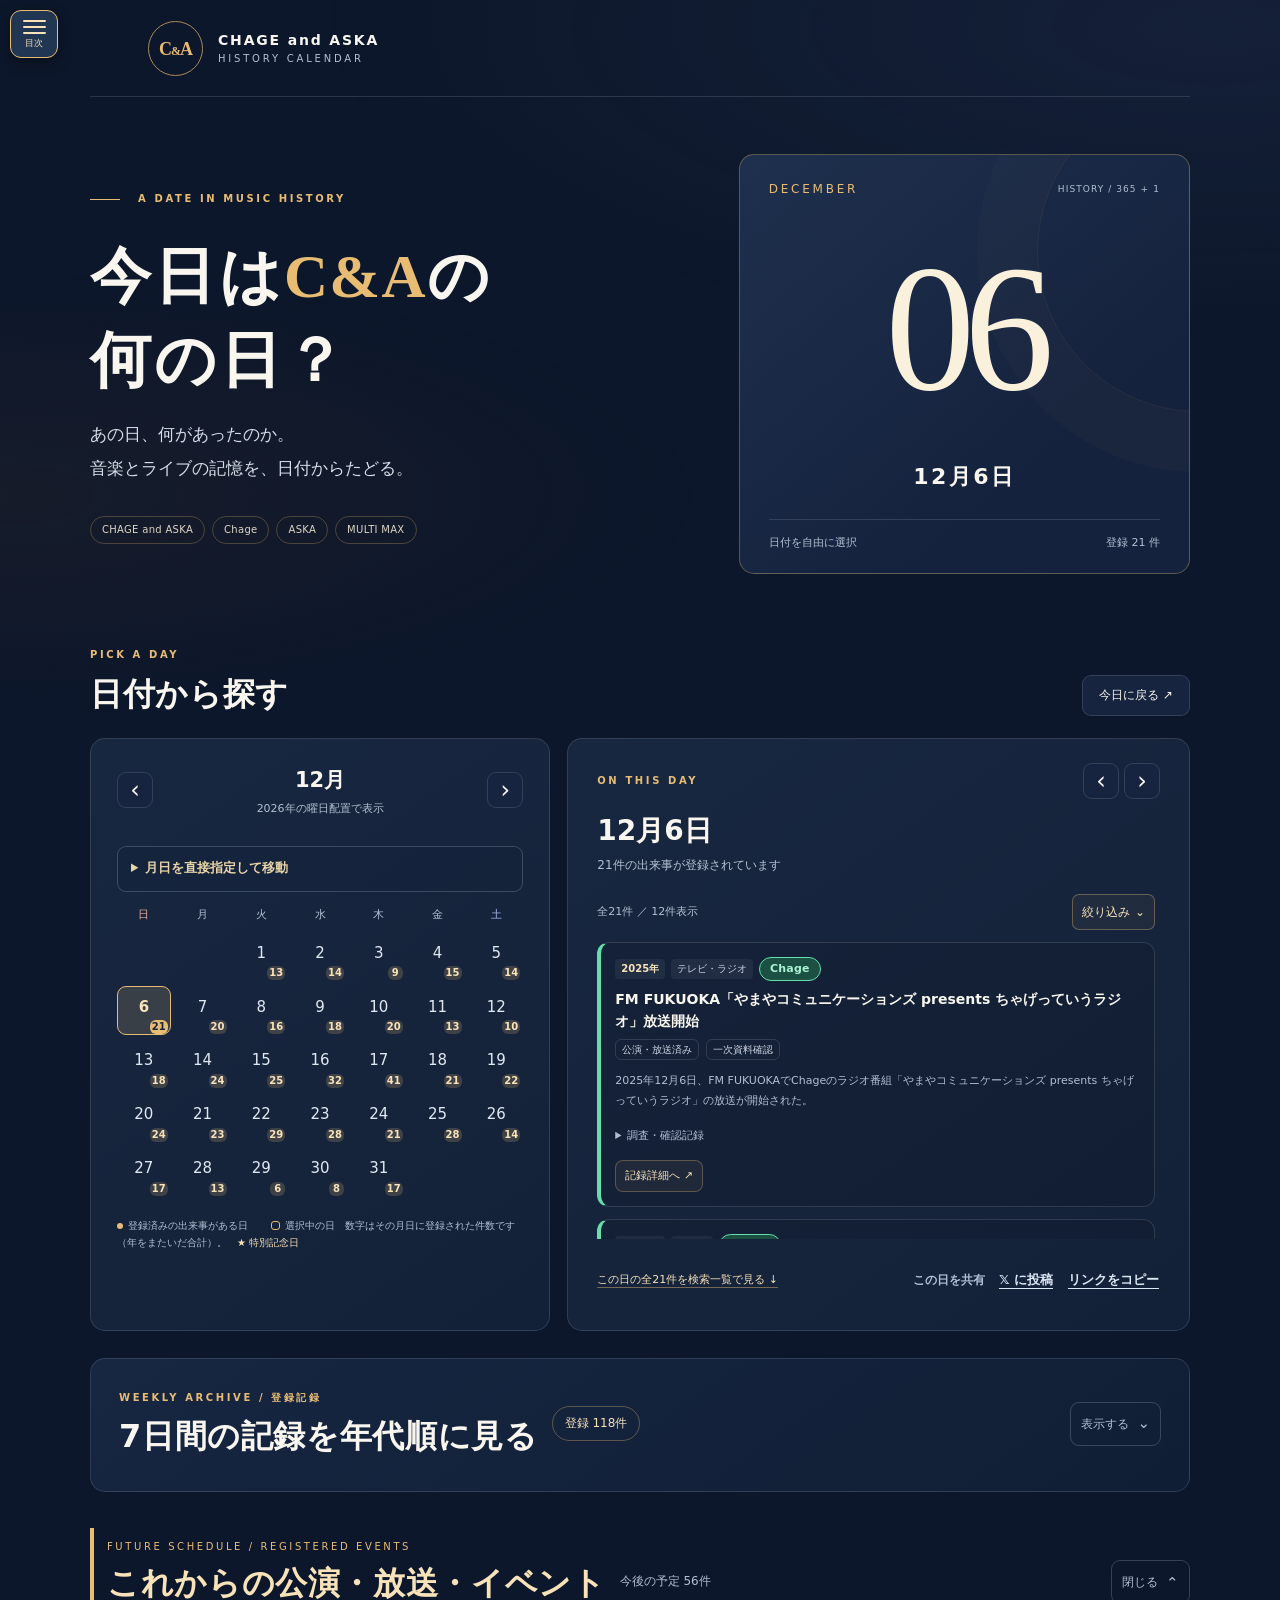
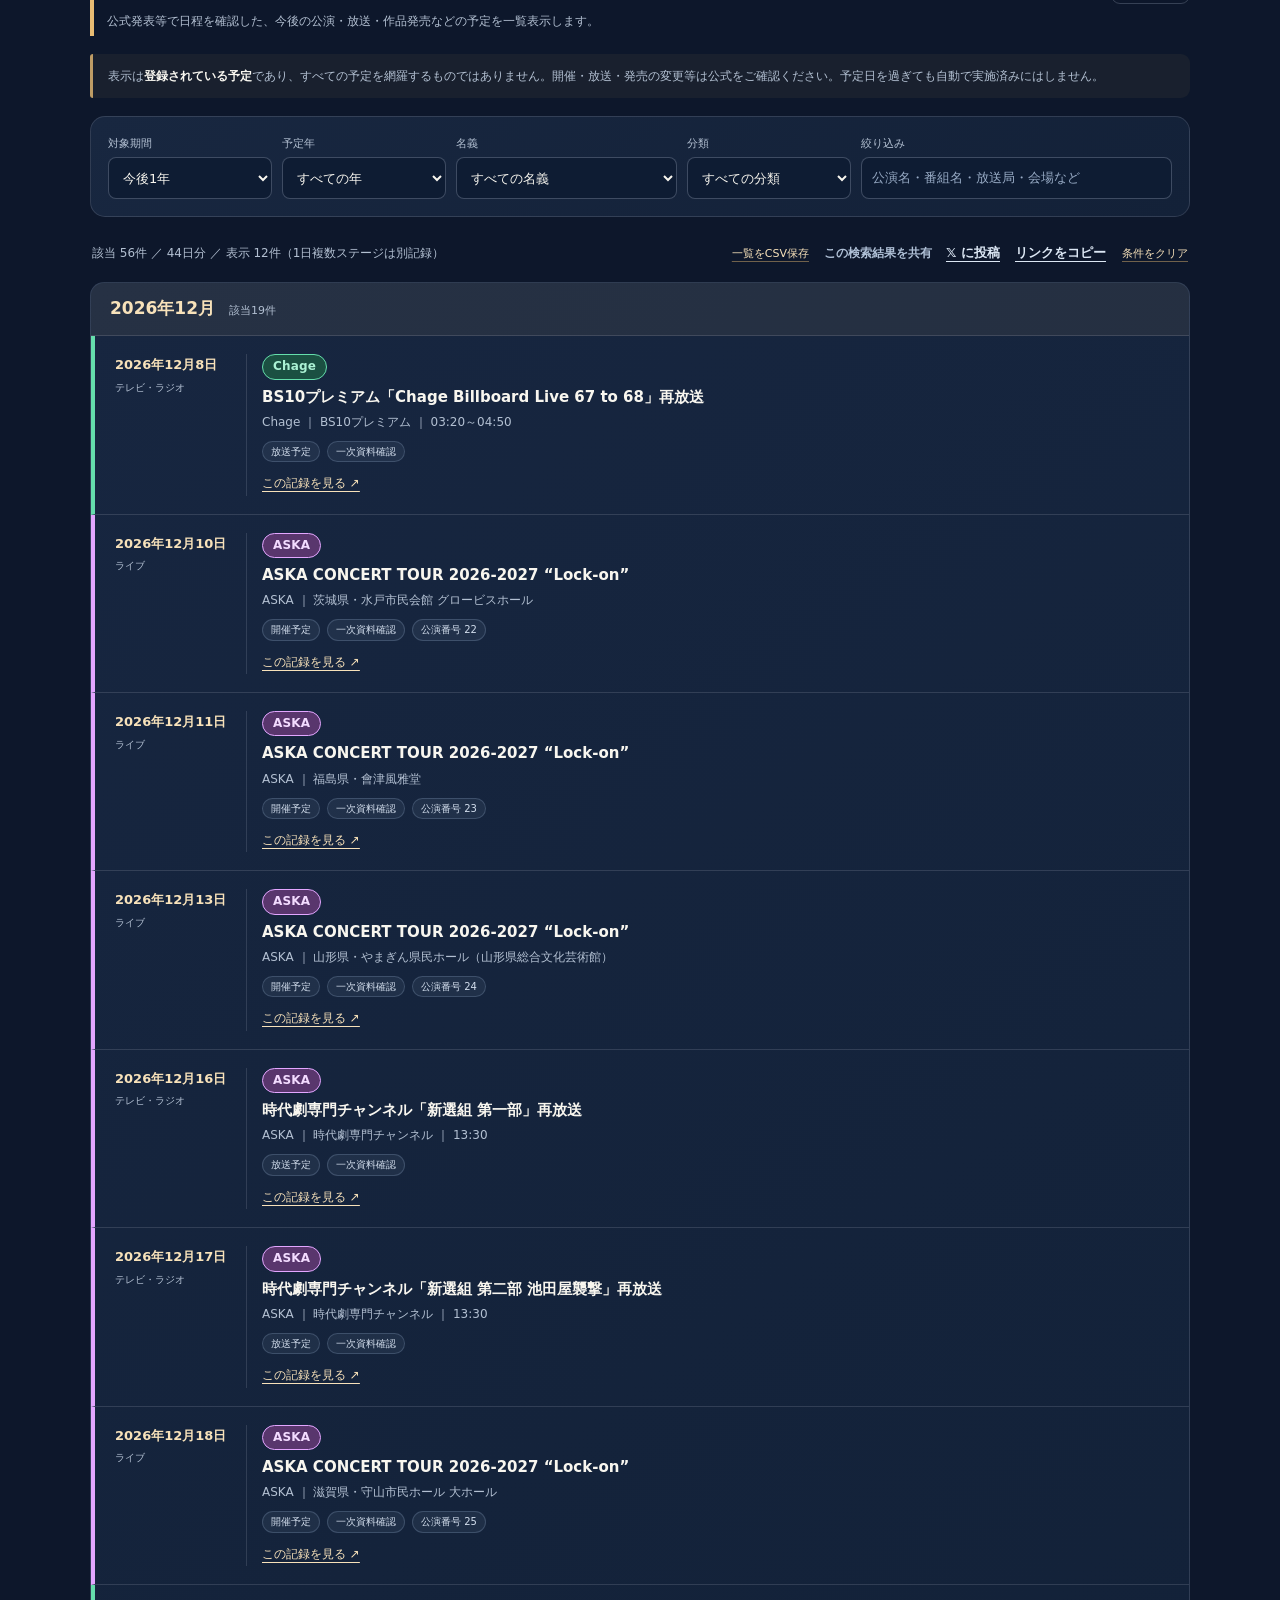
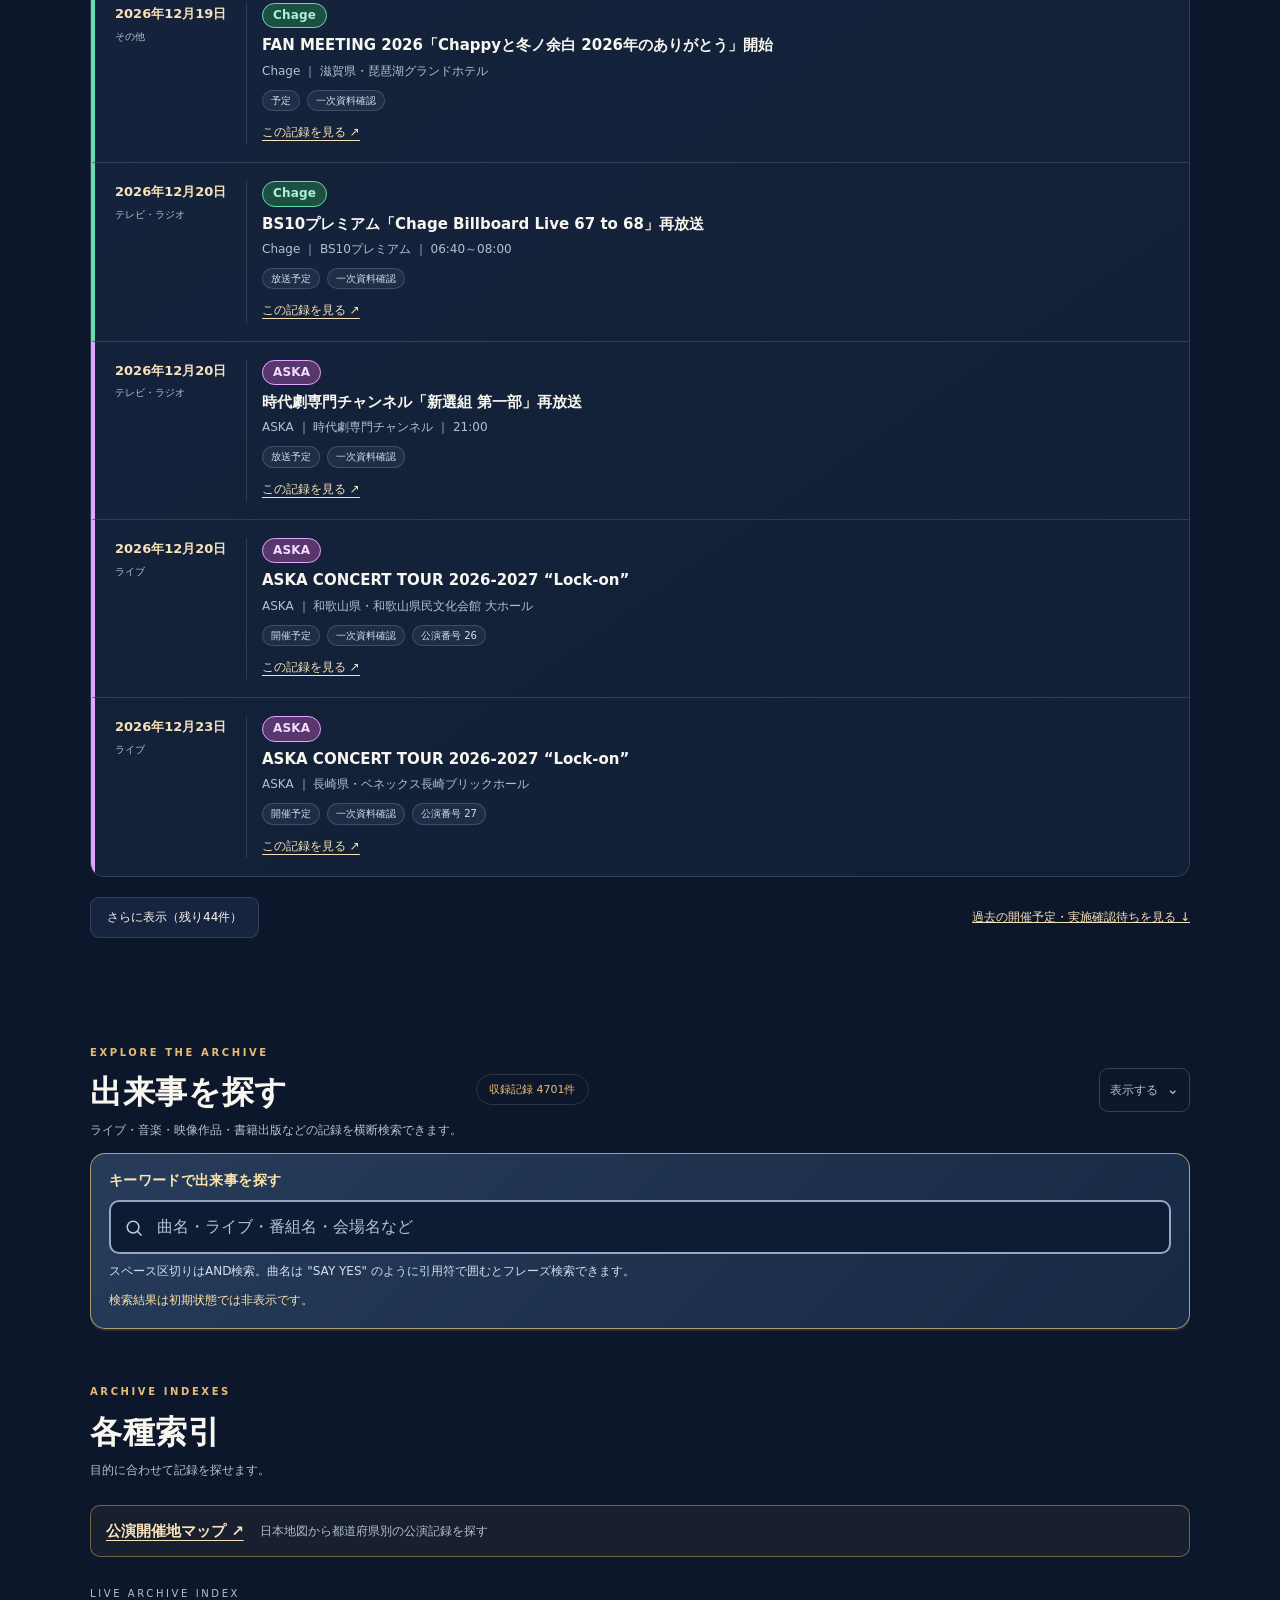
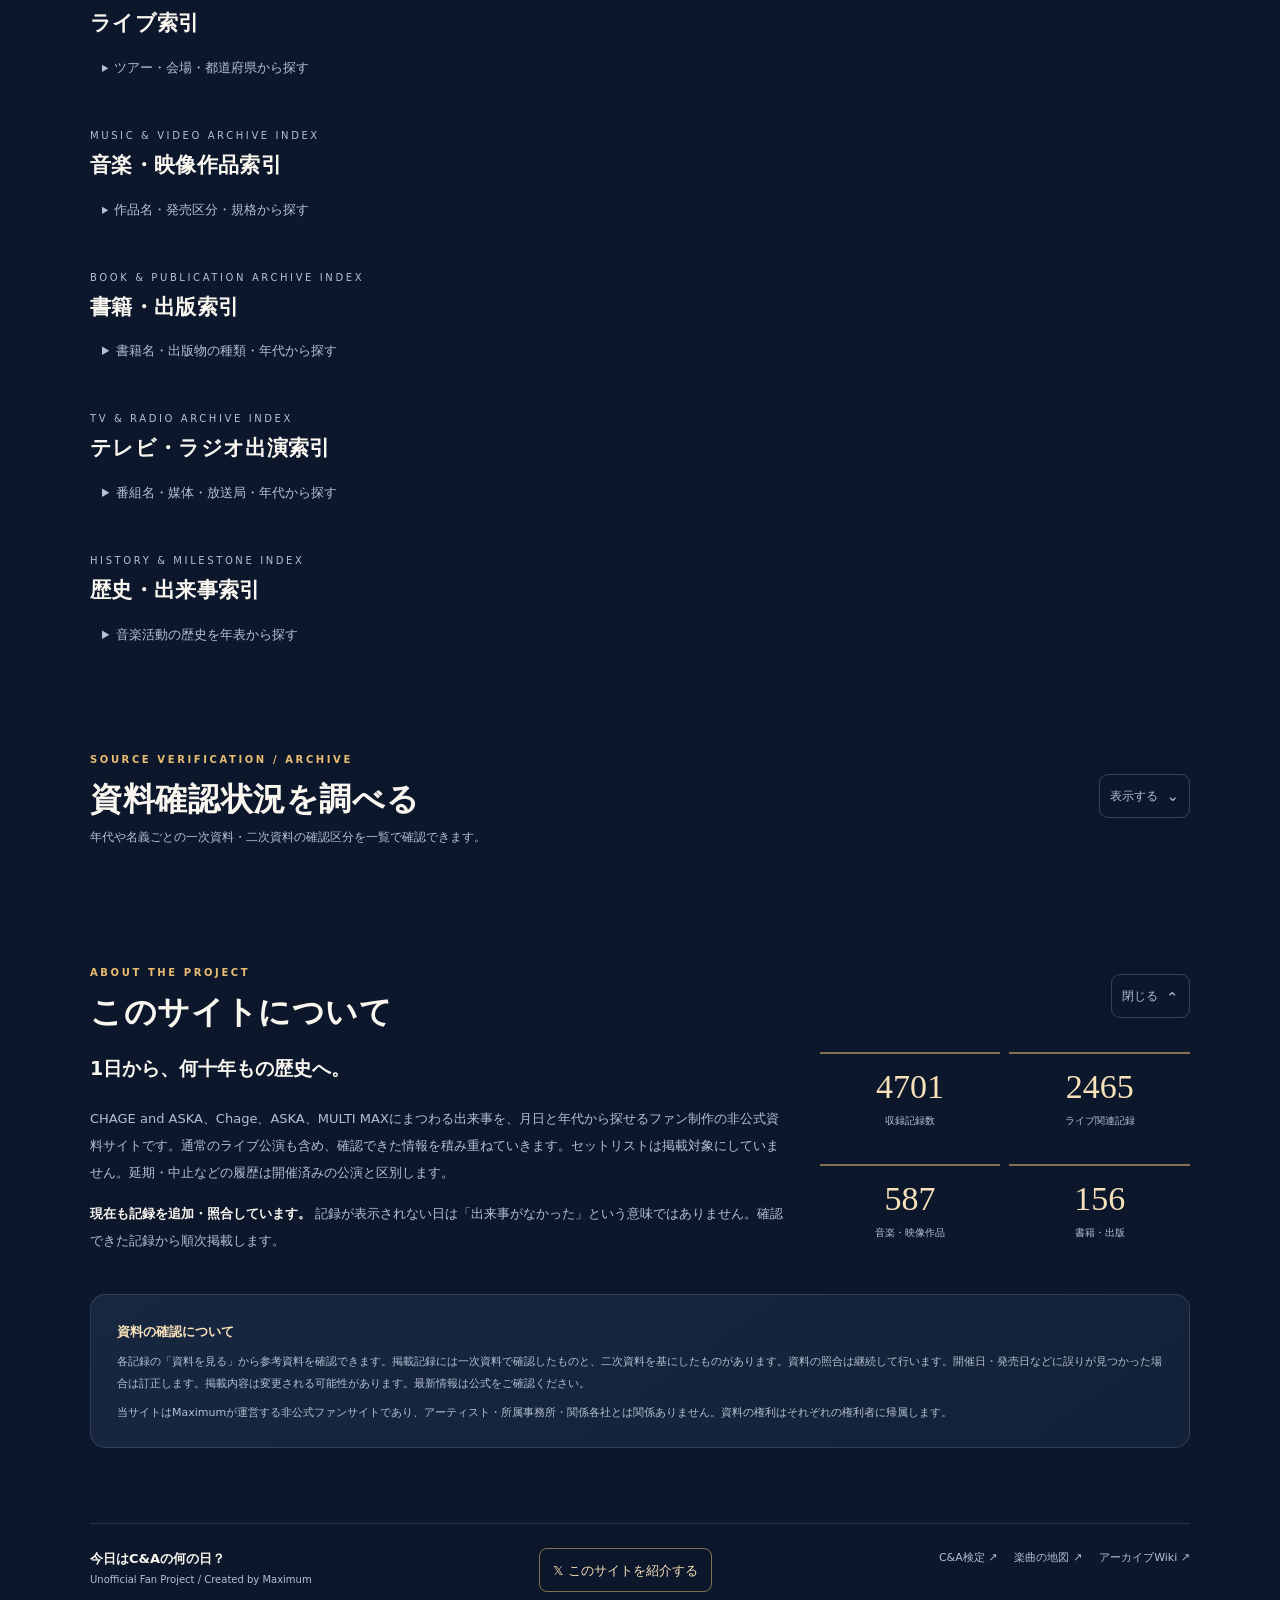
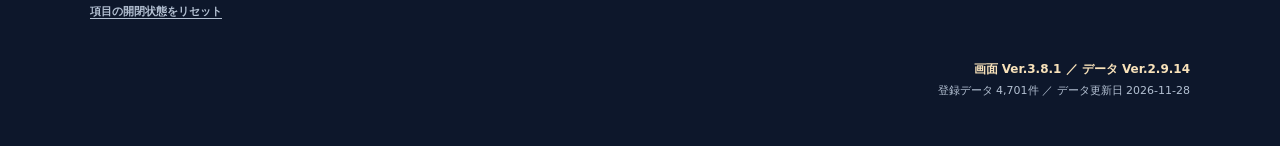
==== commit 680e9d07: "Add files via upload" ====
--- a/index.html
+++ b/index.html
@@ -175,7 +175,7 @@
 <link rel="stylesheet" href="ca-search-facets-v370.css?v=3.7.0">
 <link rel="stylesheet" href="ca-headings-v372.css?v=3.7.2">
 <link rel="stylesheet" href="ca-site-share-v378.css?v=3.7.8">
-<link rel="stylesheet" href="ca-live-map-v380.css?v=3.8.0-fix1">
+<link rel="stylesheet" href="ca-live-map-v380.css?v=3.8.1">
 </head>
 <body>
 <div class="ambient"></div>
@@ -400,10 +400,11 @@
   if(fromMap&&q.get('map_order')==='desc')map.searchParams.set('order','desc');
   if(fromMap&&/^\d{1,6}$/.test(q.get('map_limit')||''))map.searchParams.set('limit',q.get('map_limit'));
   if(fromMap&&q.get('map_record'))map.searchParams.set('record',q.get('map_record'));
+  if(fromMap)for(const key of ['artist','decade','tour'])if(q.has('map_'+key))map.searchParams.set(key,q.get('map_'+key));
   if(pref)map.hash='lm-detail';
   const mapBack=node('a','ca-detail-back ca-map-return','← 公演開催地マップに戻る');mapBack.href=map.href;
   mapBack.style.cssText='display:flex;align-items:center;width:fit-content;max-width:100%;margin:0 0 4px;';section.append(mapBack);
-  if(fromMap){document.addEventListener('click',function(ev){const a=ev.target.closest?.('#ca-single-detail a[href]');if(!a||a===mapBack)return;try{const u=new URL(a.href,location.href);if(u.origin!==location.origin||u.pathname!==location.pathname||!u.searchParams.has('event'))return;for(const key of ['fromMap','map_pref','map_mode','map_order','map_limit','map_record'])if(q.has(key))u.searchParams.set(key,q.get(key));a.href=u.href;}catch(_){}},true);}
+  if(fromMap){document.addEventListener('click',function(ev){const a=ev.target.closest?.('#ca-single-detail a[href]');if(!a||a===mapBack)return;try{const u=new URL(a.href,location.href);if(u.origin!==location.origin||u.pathname!==location.pathname||!u.searchParams.has('event'))return;for(const key of ['fromMap','map_pref','map_mode','map_order','map_limit','map_record','map_artist','map_decade','map_tour'])if(q.has(key))u.searchParams.set(key,q.get(key));a.href=u.href;}catch(_){}},true);}
  }
  section.append(back);
  const paper=node('article','ca-detail-paper');const date=String(e.date||'');const m=date.match(/^(\d{4})-(\d{2})-(\d{2})$/);
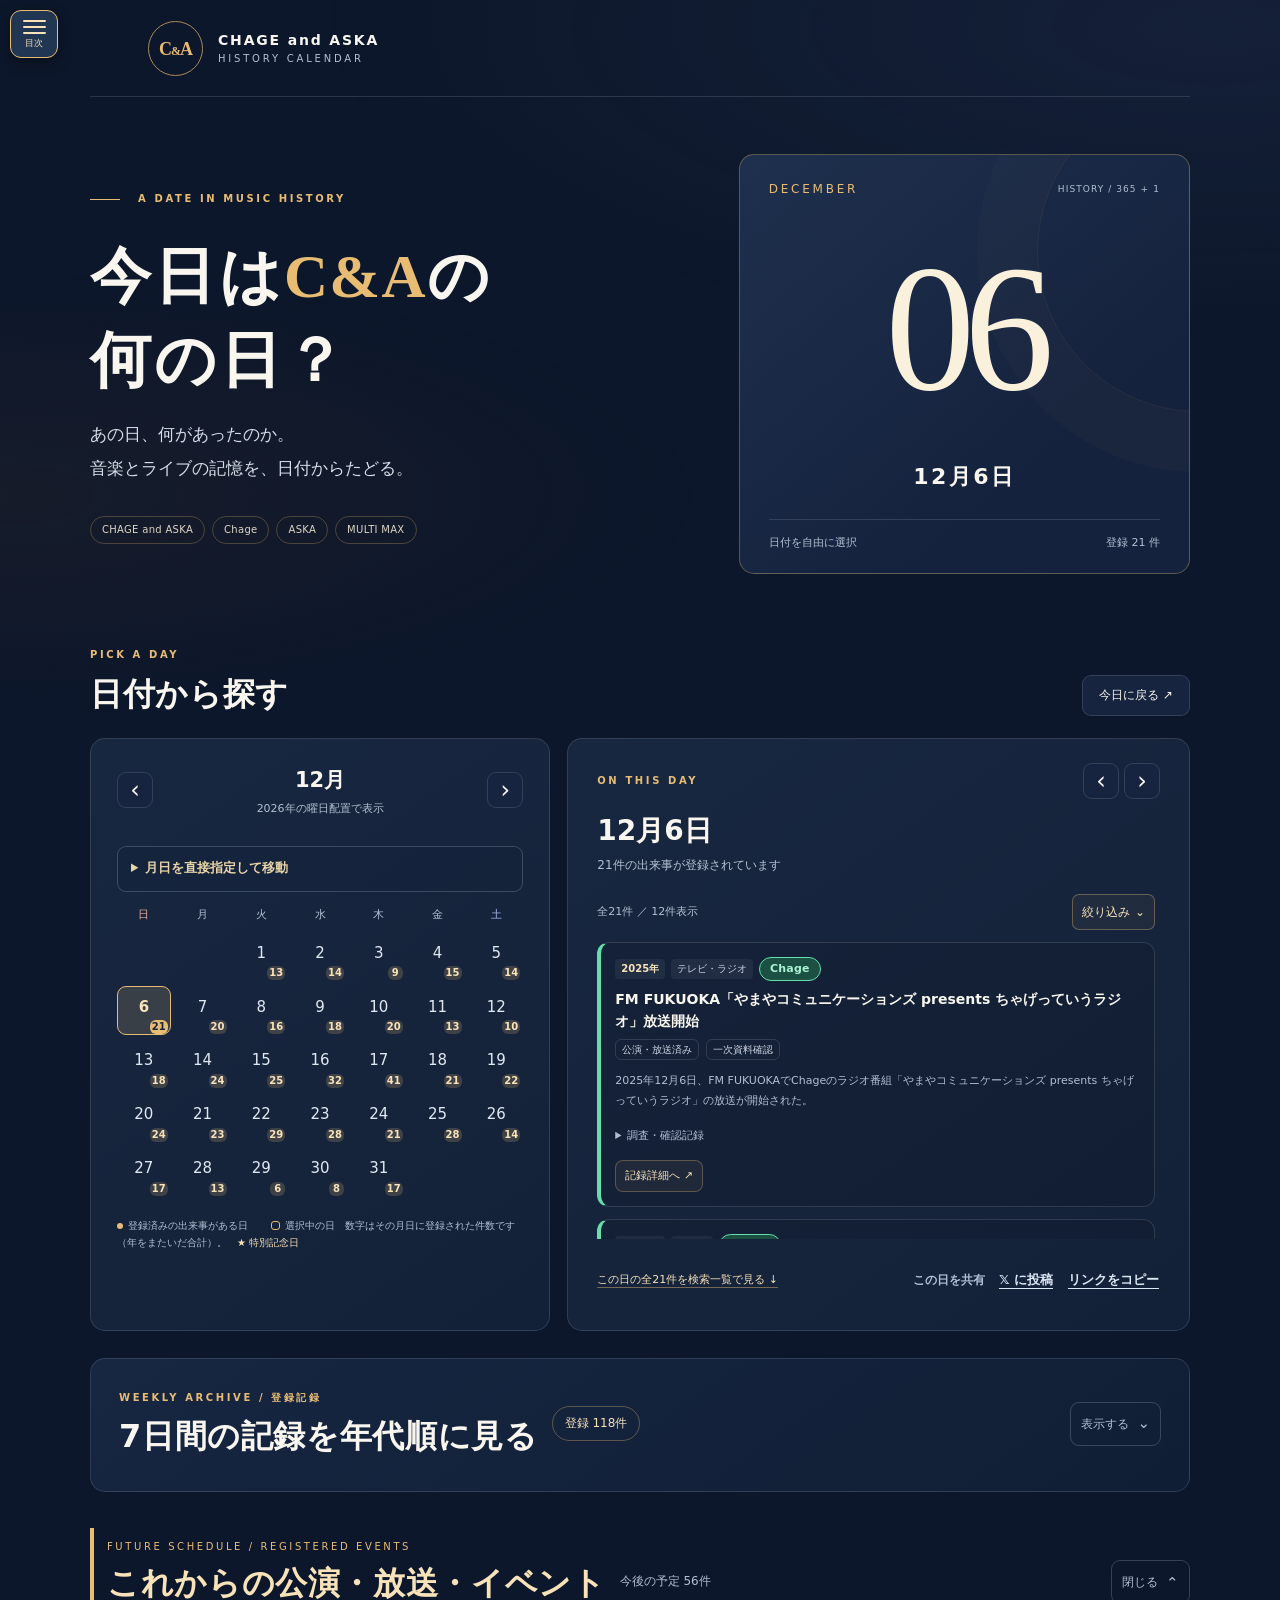
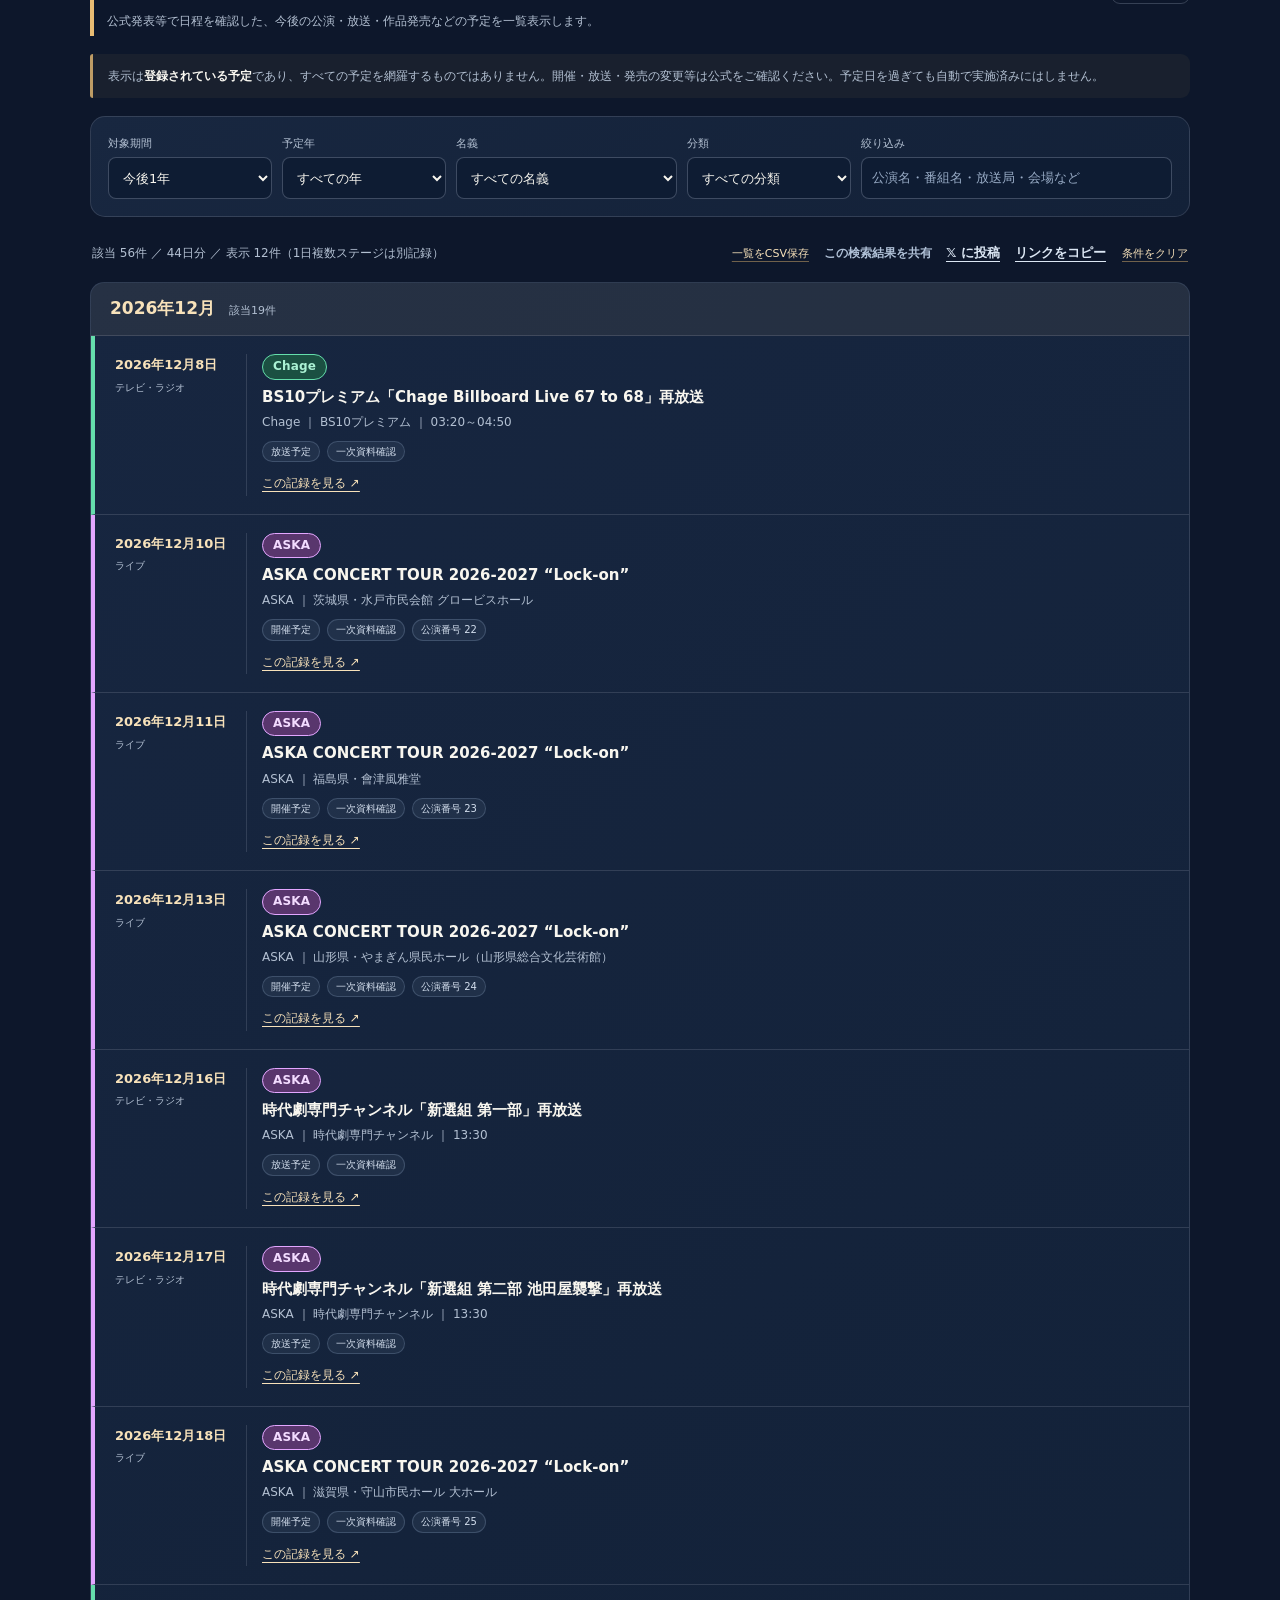
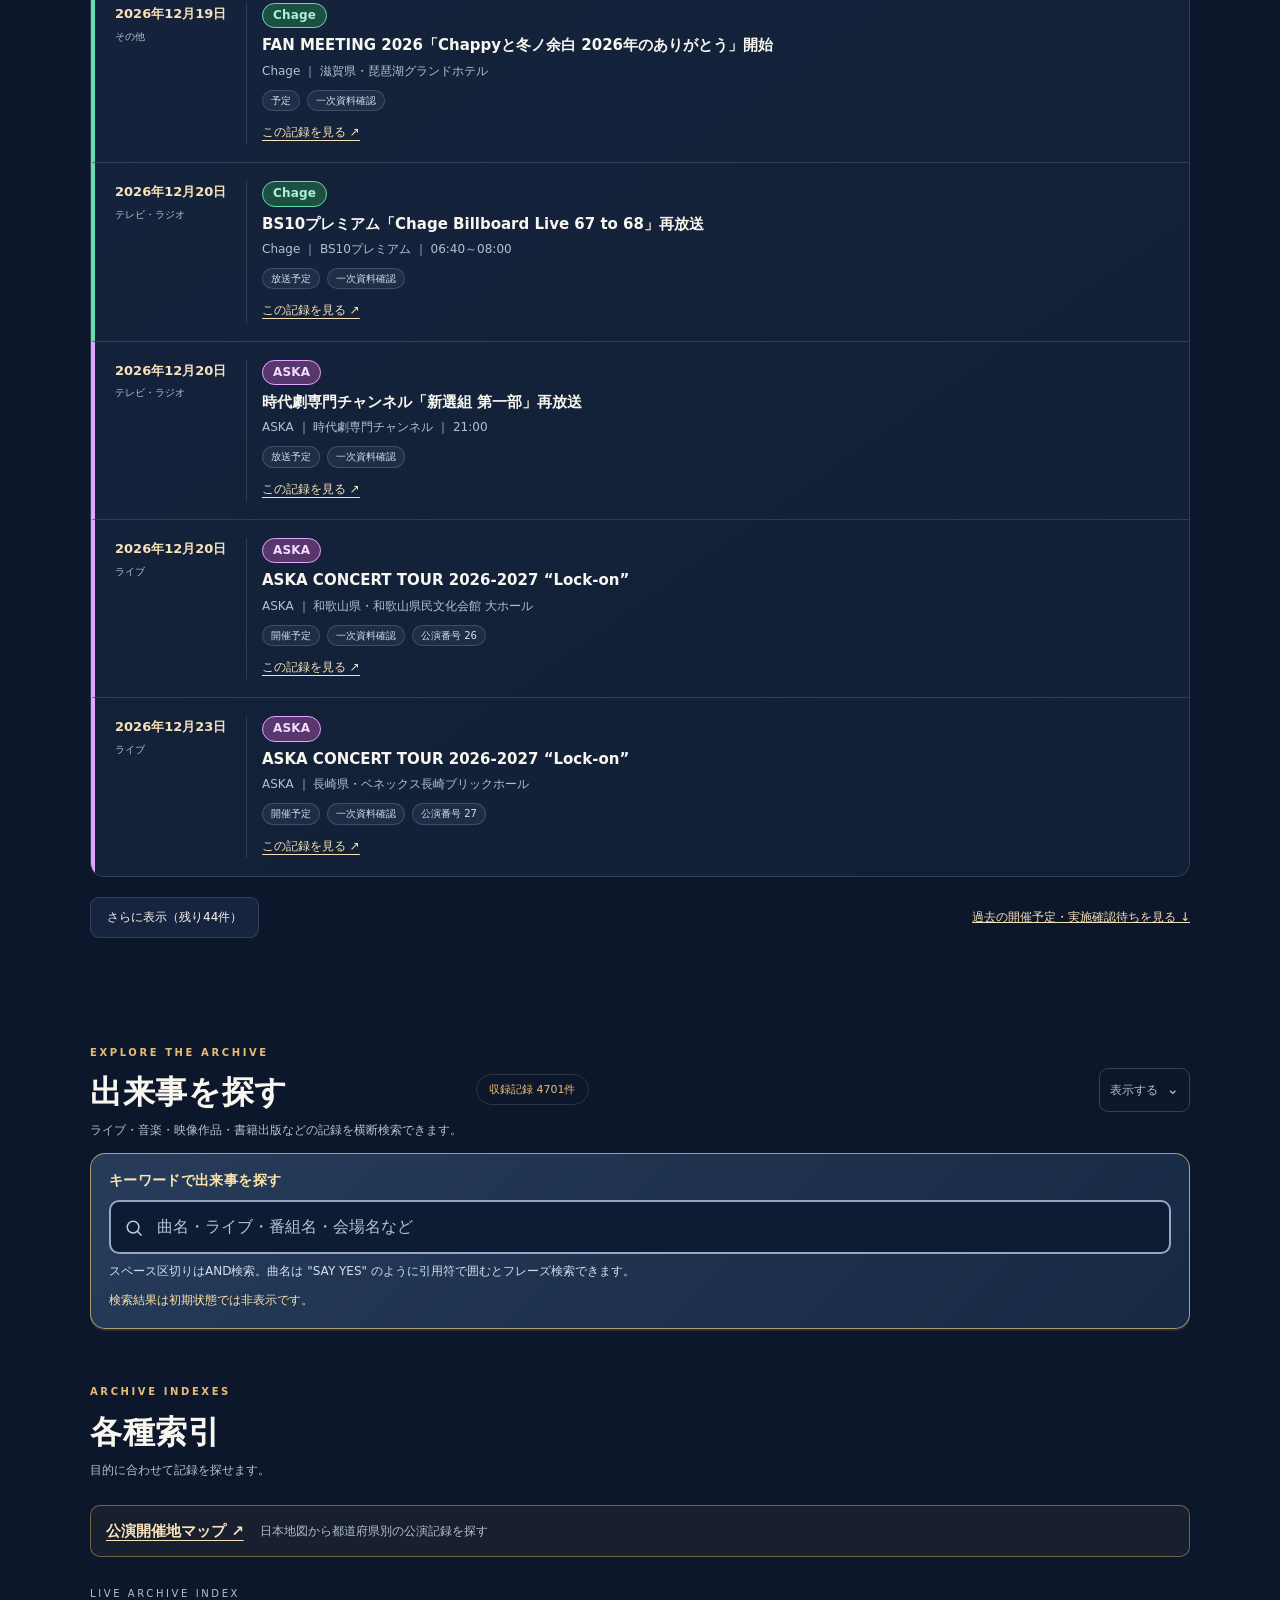
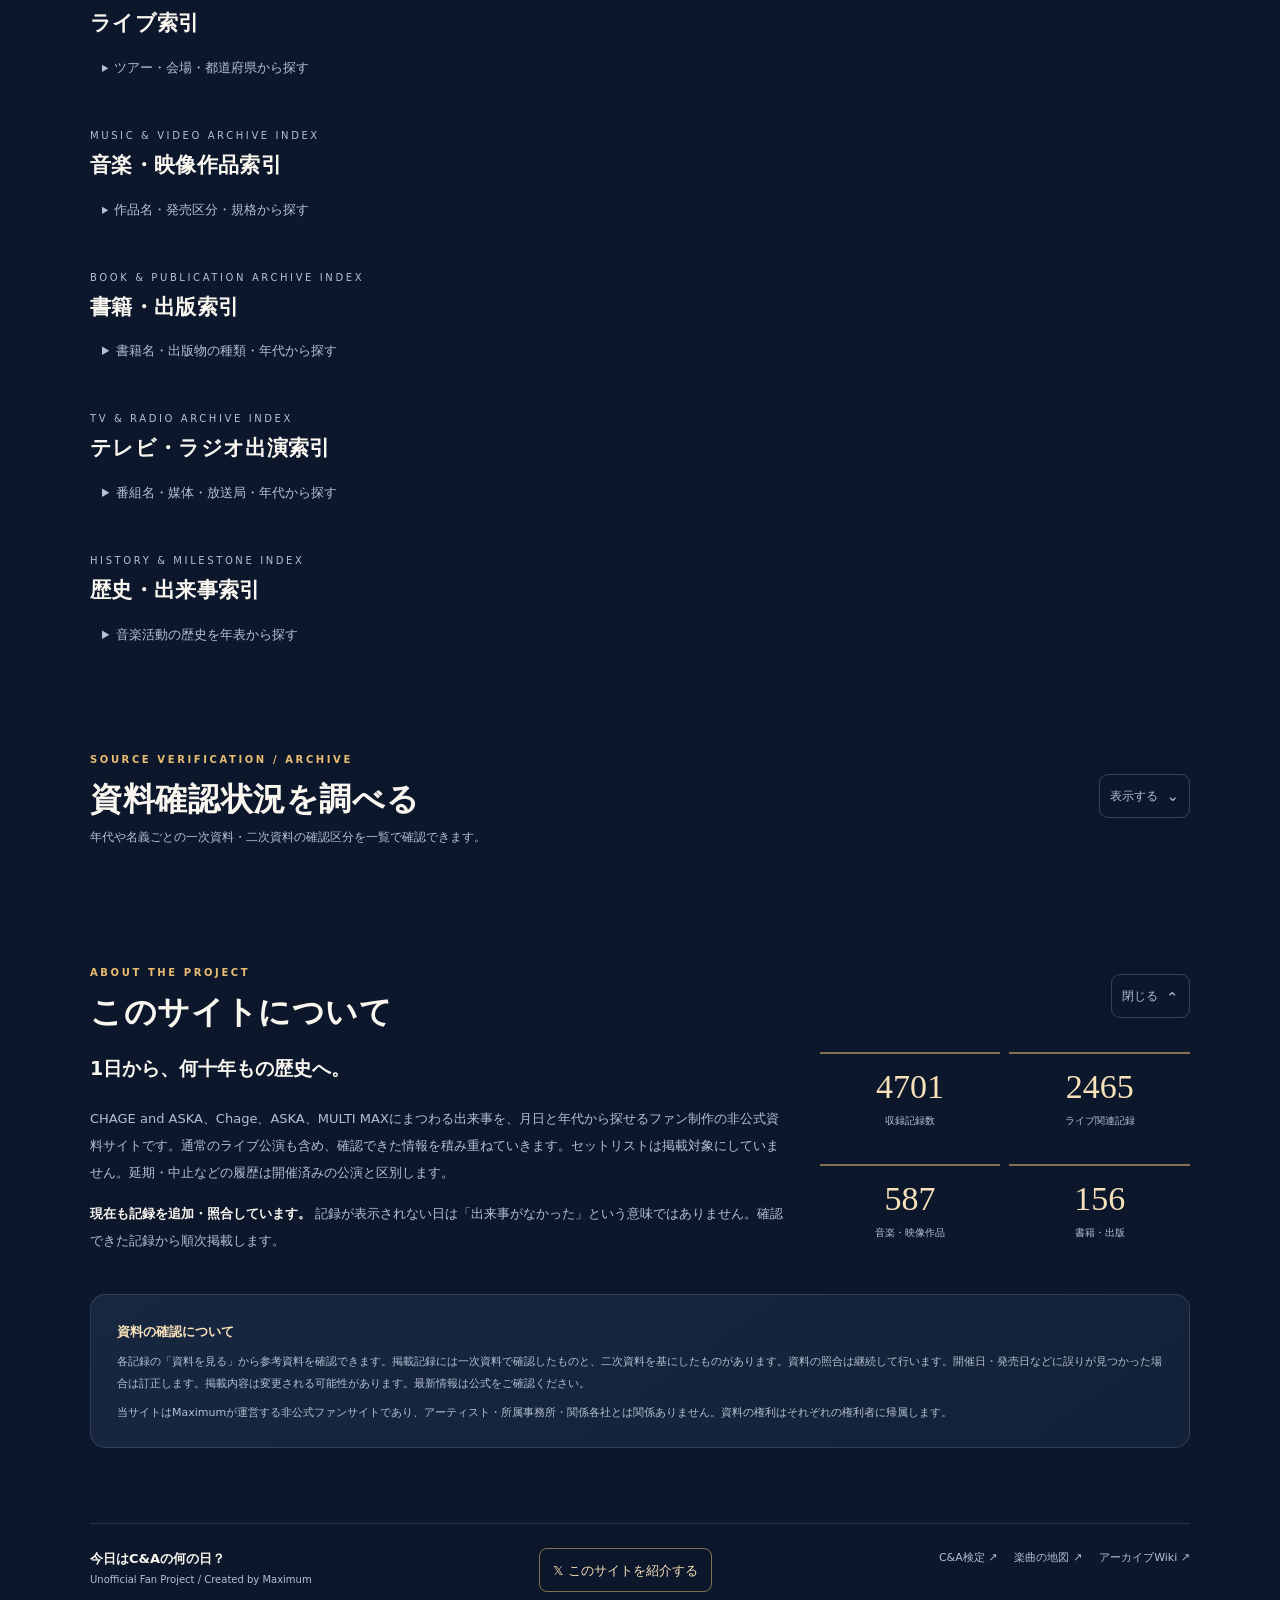
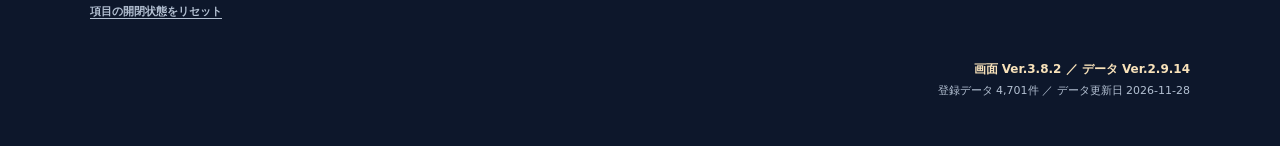
==== commit 0959afd1: "Add files via upload" ====
--- a/index.html
+++ b/index.html
@@ -175,7 +175,7 @@
 <link rel="stylesheet" href="ca-search-facets-v370.css?v=3.7.0">
 <link rel="stylesheet" href="ca-headings-v372.css?v=3.7.2">
 <link rel="stylesheet" href="ca-site-share-v378.css?v=3.7.8">
-<link rel="stylesheet" href="ca-live-map-v380.css?v=3.8.1">
+<link rel="stylesheet" href="ca-live-map-v380.css?v=3.8.2">
 </head>
 <body>
 <div class="ambient"></div>
@@ -400,11 +400,11 @@
   if(fromMap&&q.get('map_order')==='desc')map.searchParams.set('order','desc');
   if(fromMap&&/^\d{1,6}$/.test(q.get('map_limit')||''))map.searchParams.set('limit',q.get('map_limit'));
   if(fromMap&&q.get('map_record'))map.searchParams.set('record',q.get('map_record'));
-  if(fromMap)for(const key of ['artist','decade','tour'])if(q.has('map_'+key))map.searchParams.set(key,q.get('map_'+key));
+  if(fromMap)for(const key of ['artist','decade','tour','city','venue','rank'])if(q.has('map_'+key))map.searchParams.set(key,q.get('map_'+key));
   if(pref)map.hash='lm-detail';
   const mapBack=node('a','ca-detail-back ca-map-return','← 公演開催地マップに戻る');mapBack.href=map.href;
   mapBack.style.cssText='display:flex;align-items:center;width:fit-content;max-width:100%;margin:0 0 4px;';section.append(mapBack);
-  if(fromMap){document.addEventListener('click',function(ev){const a=ev.target.closest?.('#ca-single-detail a[href]');if(!a||a===mapBack)return;try{const u=new URL(a.href,location.href);if(u.origin!==location.origin||u.pathname!==location.pathname||!u.searchParams.has('event'))return;for(const key of ['fromMap','map_pref','map_mode','map_order','map_limit','map_record','map_artist','map_decade','map_tour'])if(q.has(key))u.searchParams.set(key,q.get(key));a.href=u.href;}catch(_){}},true);}
+  if(fromMap){document.addEventListener('click',function(ev){const a=ev.target.closest?.('#ca-single-detail a[href]');if(!a||a===mapBack)return;try{const u=new URL(a.href,location.href);if(u.origin!==location.origin||u.pathname!==location.pathname||!u.searchParams.has('event'))return;for(const key of ['fromMap','map_pref','map_mode','map_order','map_limit','map_record','map_artist','map_decade','map_tour','map_city','map_venue','map_rank'])if(q.has(key))u.searchParams.set(key,q.get(key));a.href=u.href;}catch(_){}},true);}
  }
  section.append(back);
  const paper=node('article','ca-detail-paper');const date=String(e.date||'');const m=date.match(/^(\d{4})-(\d{2})-(\d{2})$/);
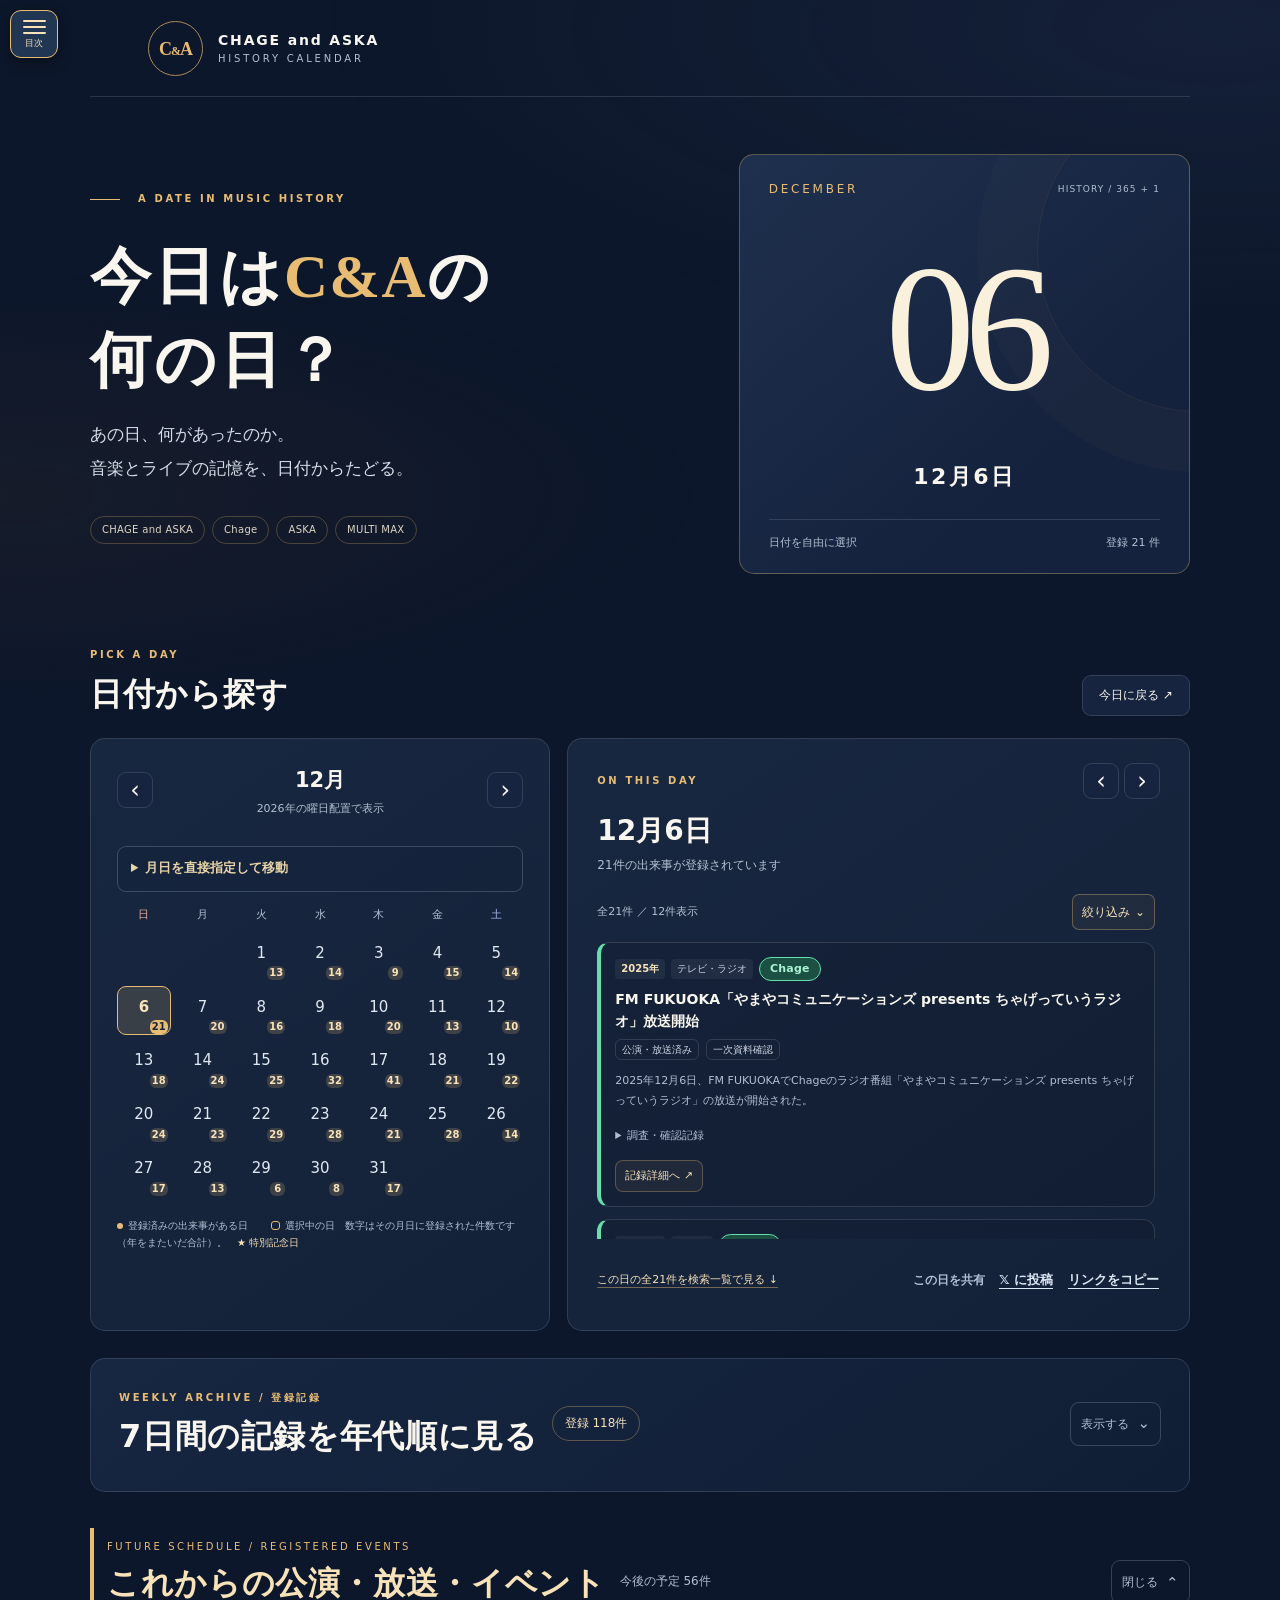
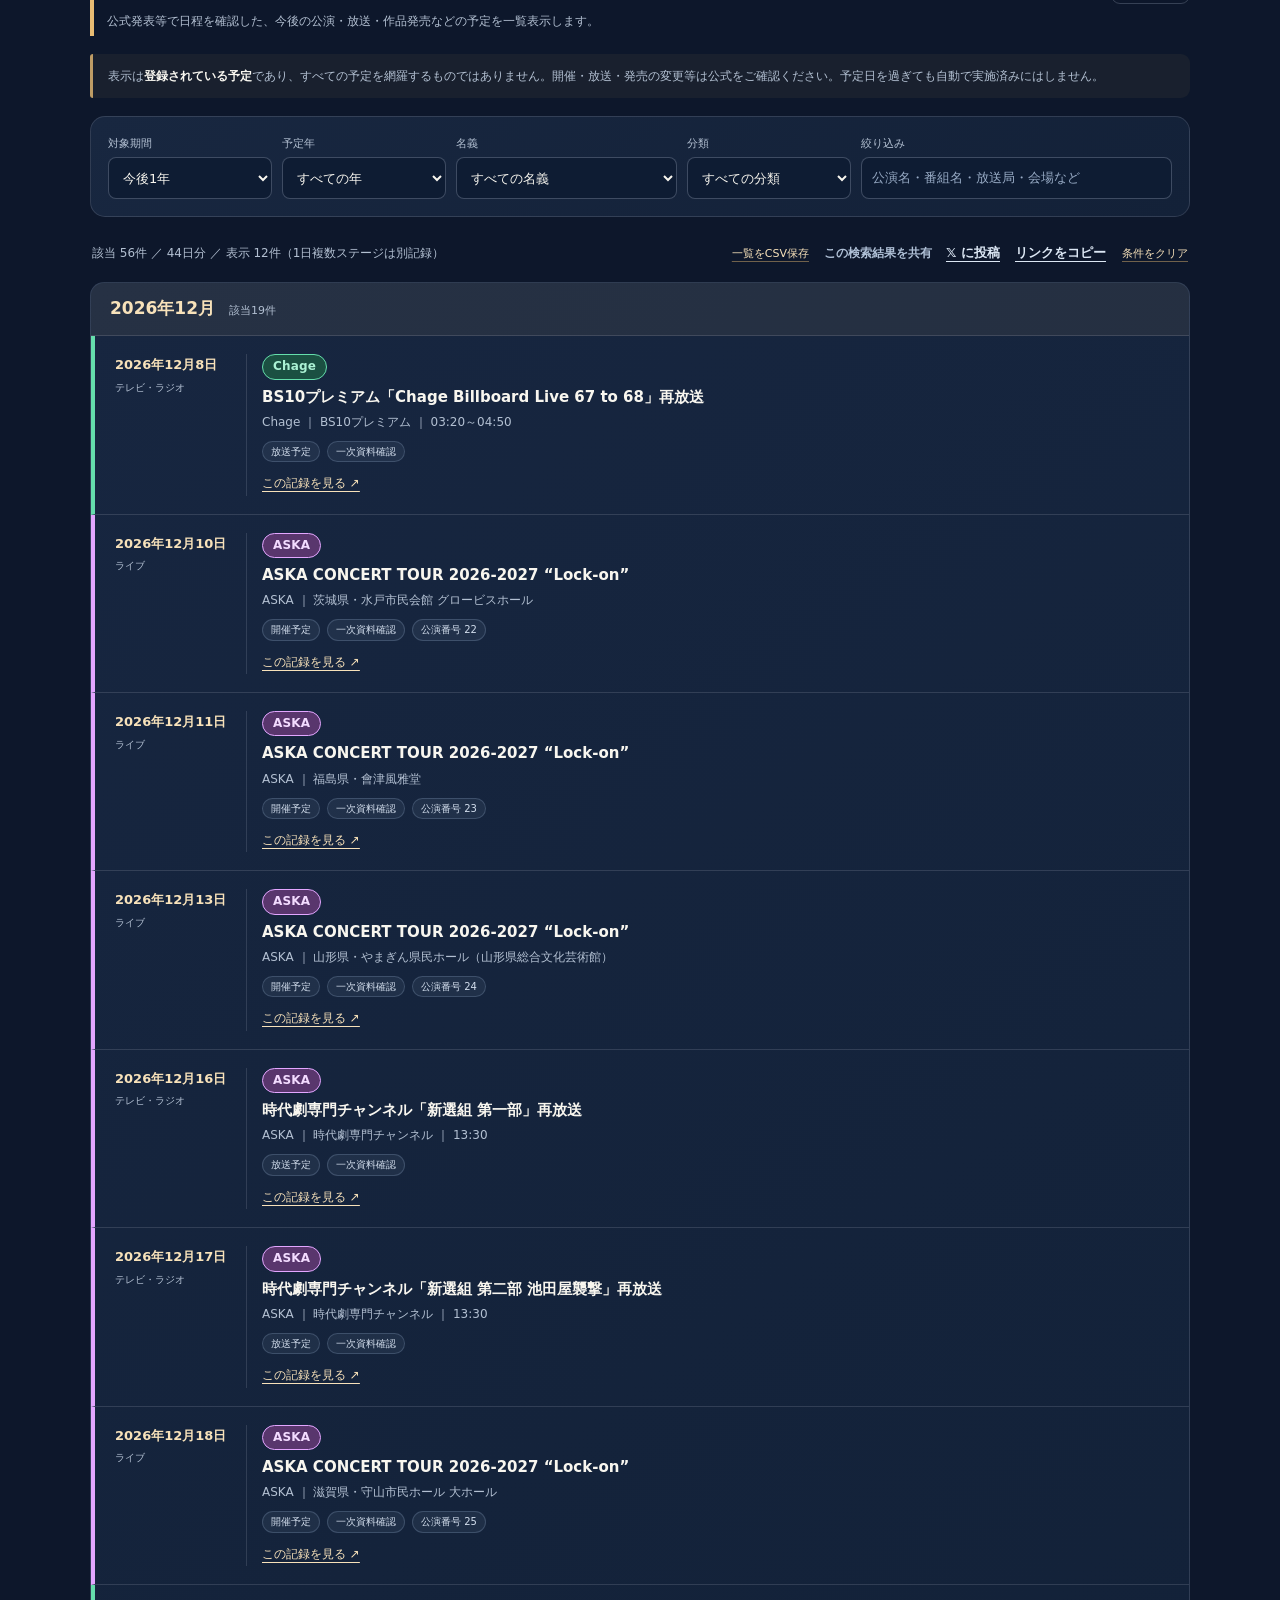
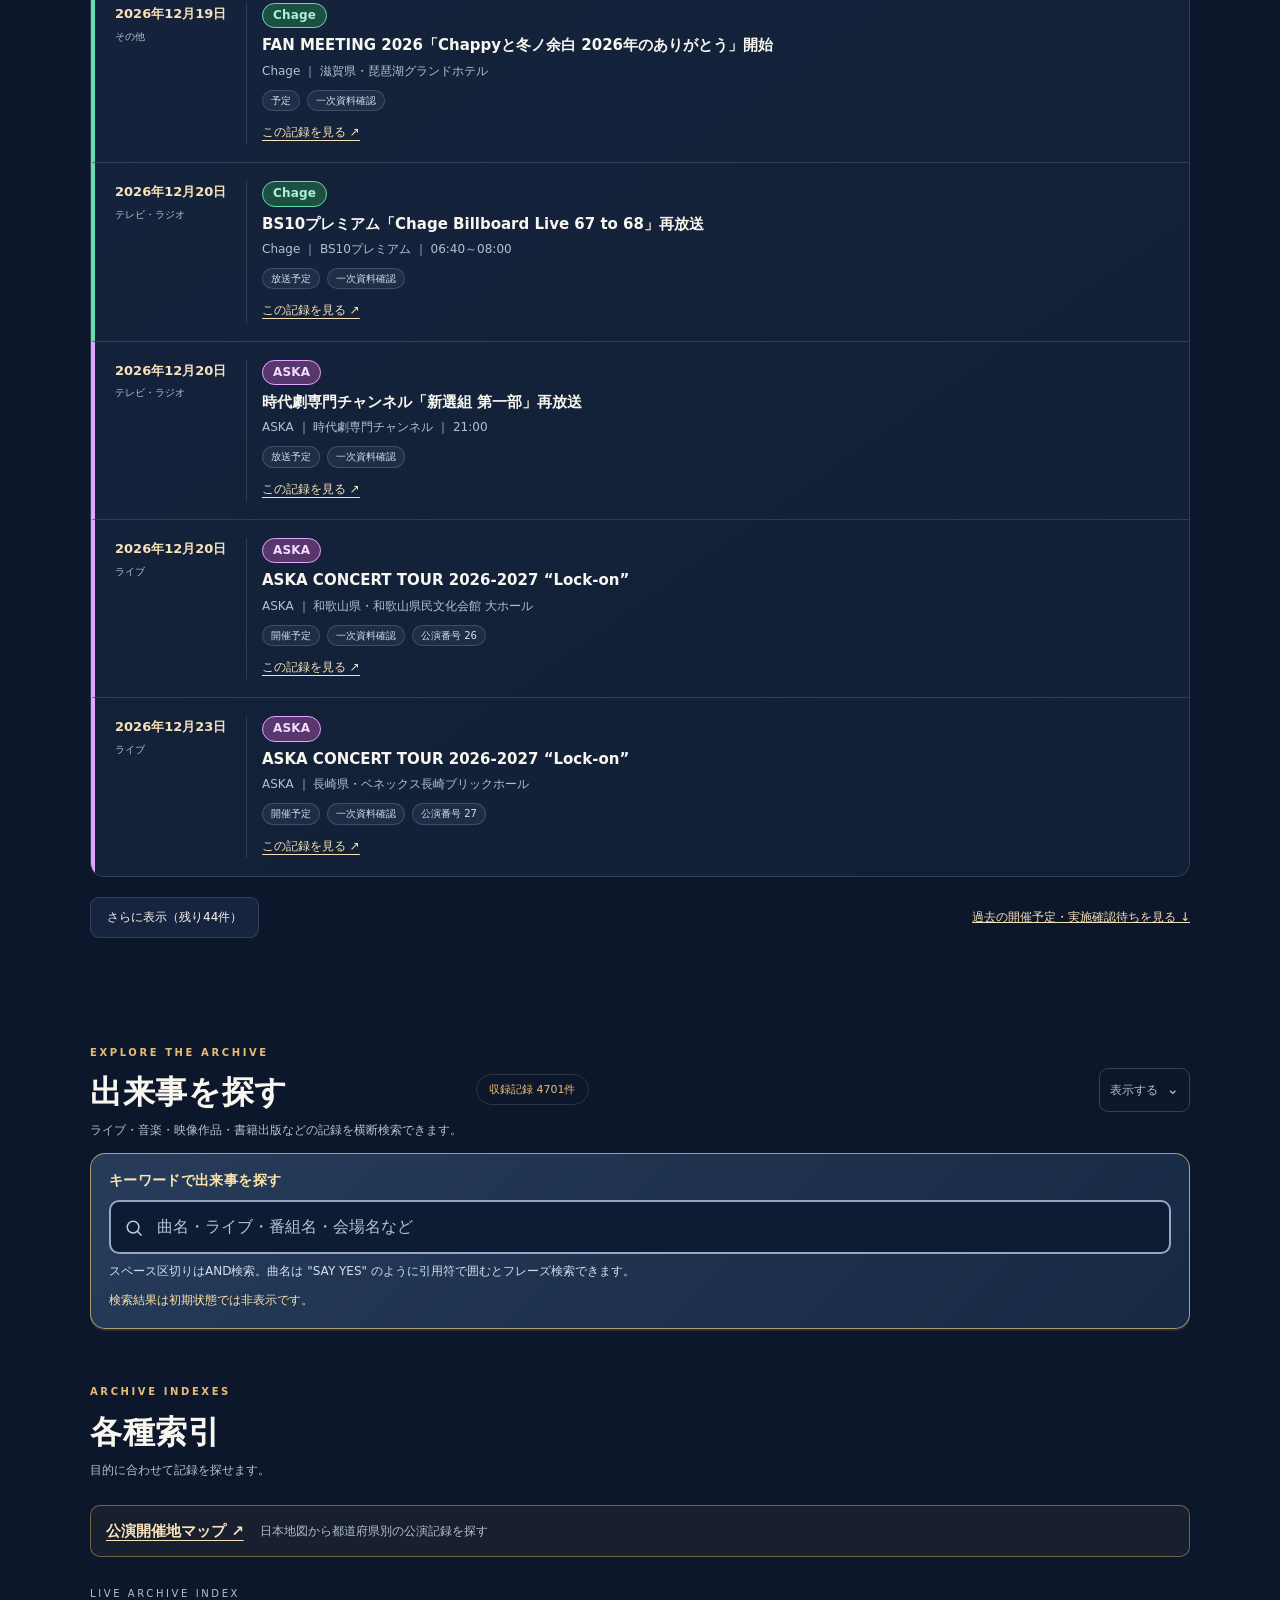
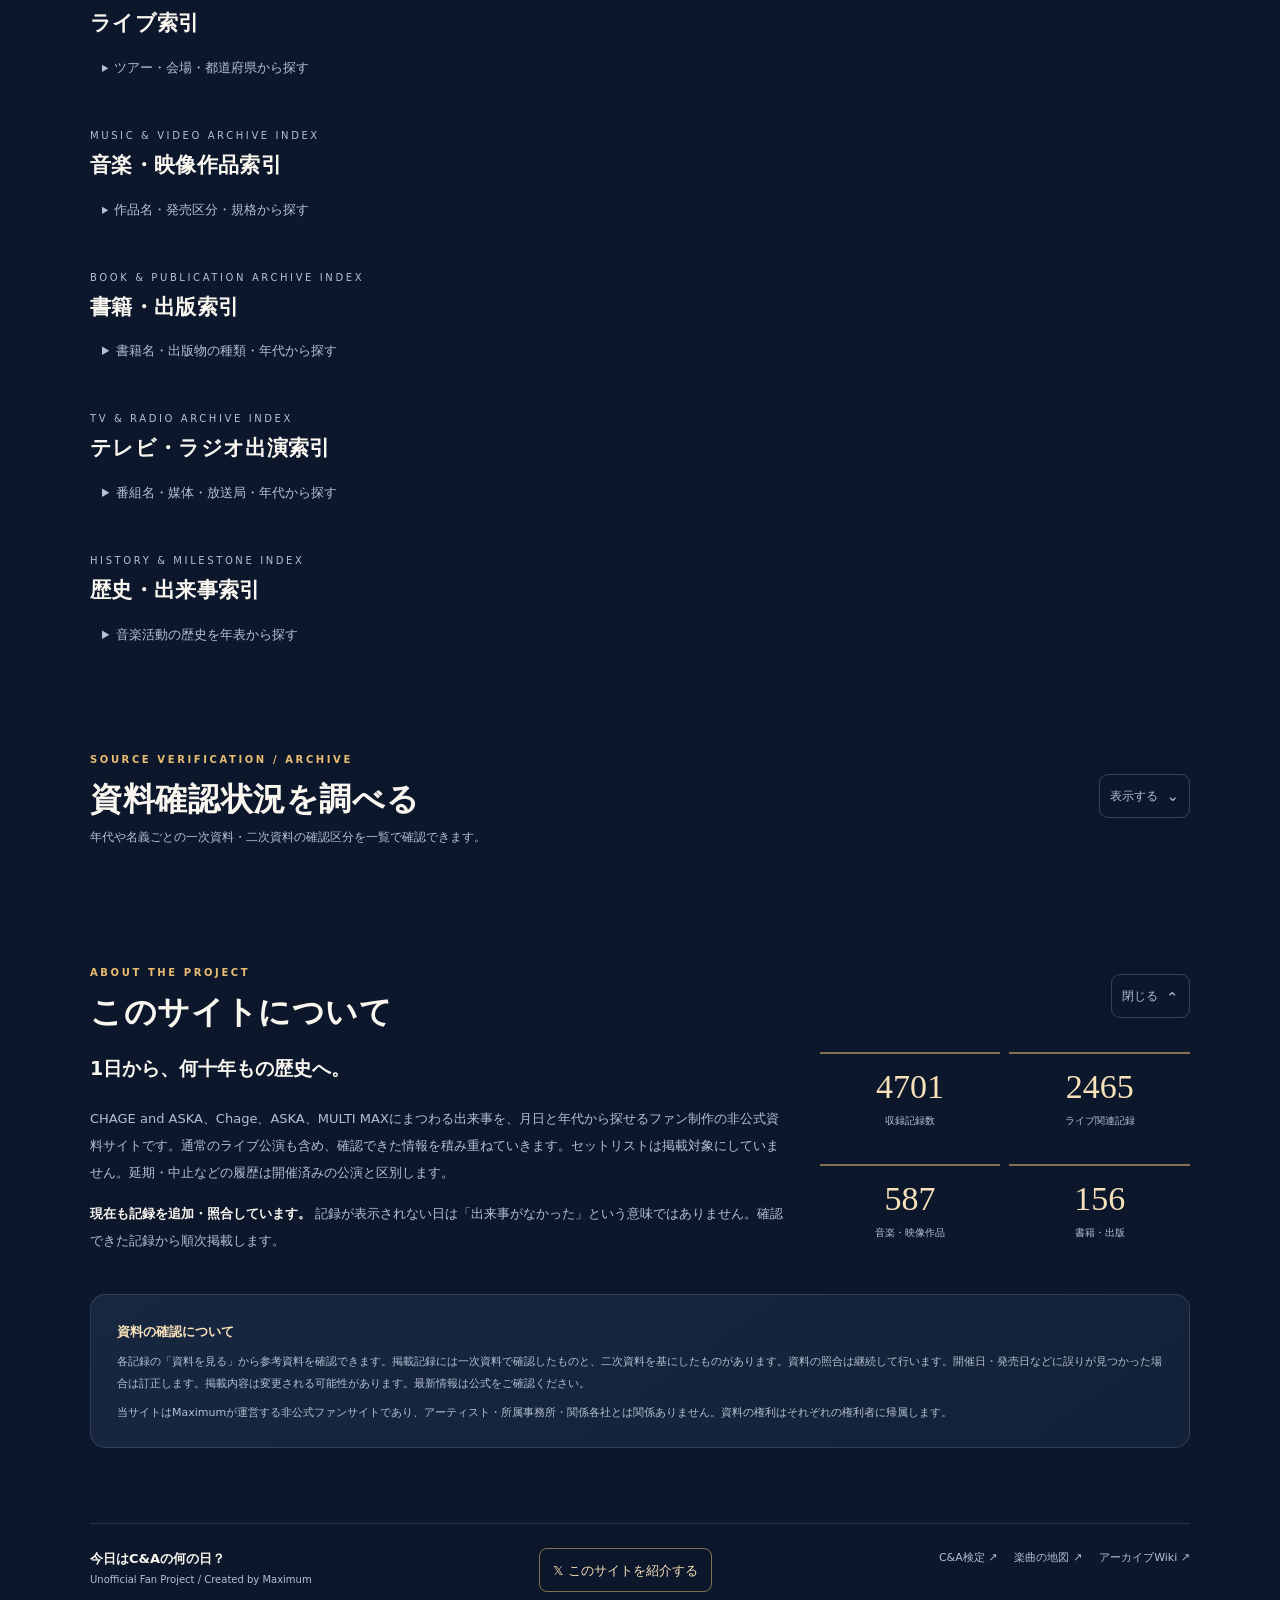
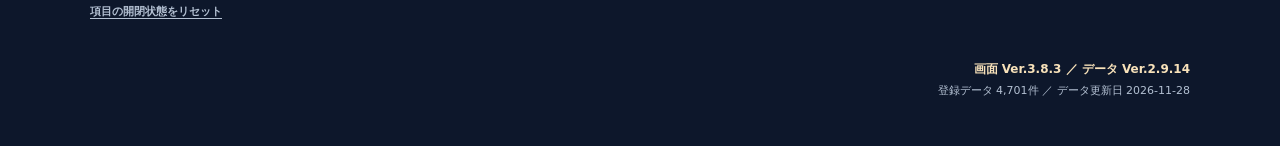
==== commit 3bd3bcfb: "Add files via upload" ====
--- a/index.html
+++ b/index.html
@@ -175,7 +175,7 @@
 <link rel="stylesheet" href="ca-search-facets-v370.css?v=3.7.0">
 <link rel="stylesheet" href="ca-headings-v372.css?v=3.7.2">
 <link rel="stylesheet" href="ca-site-share-v378.css?v=3.7.8">
-<link rel="stylesheet" href="ca-live-map-v380.css?v=3.8.2">
+<link rel="stylesheet" href="ca-live-map-v380.css?v=3.8.3-1">
 </head>
 <body>
 <div class="ambient"></div>
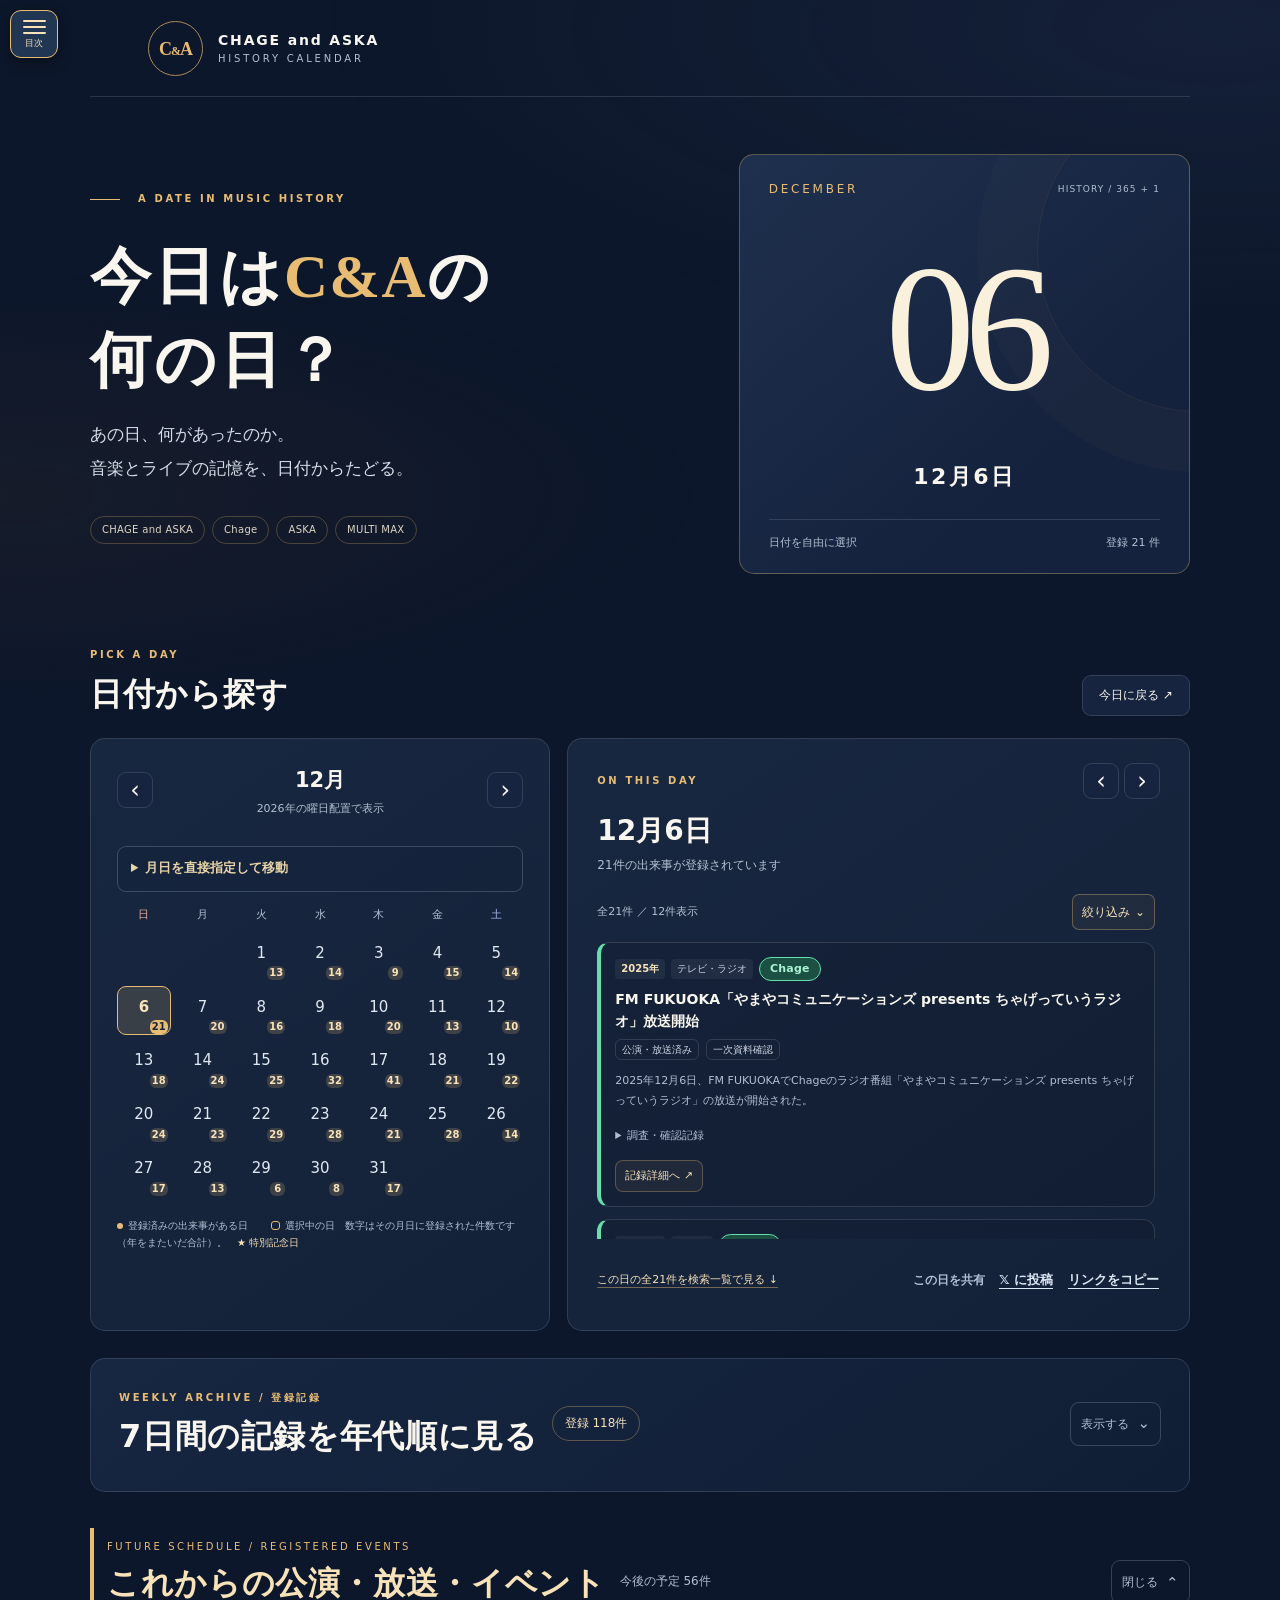
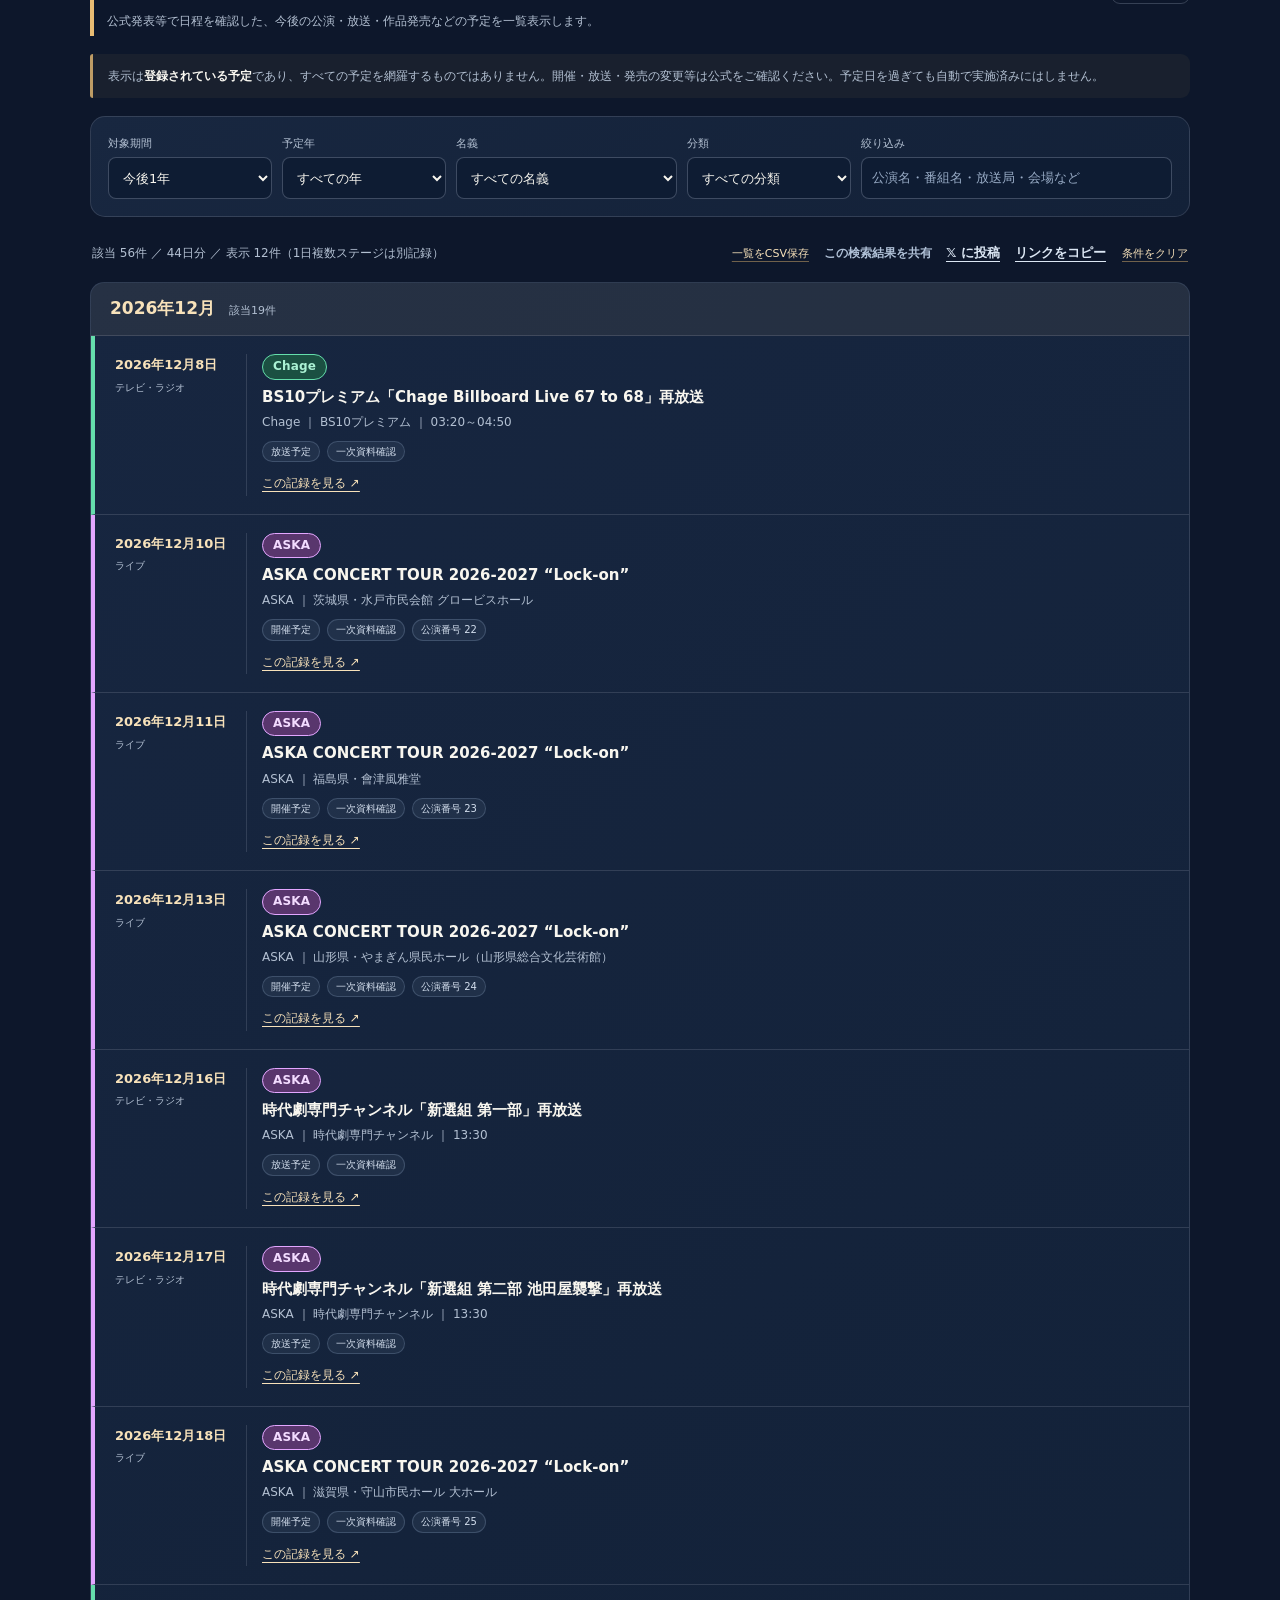
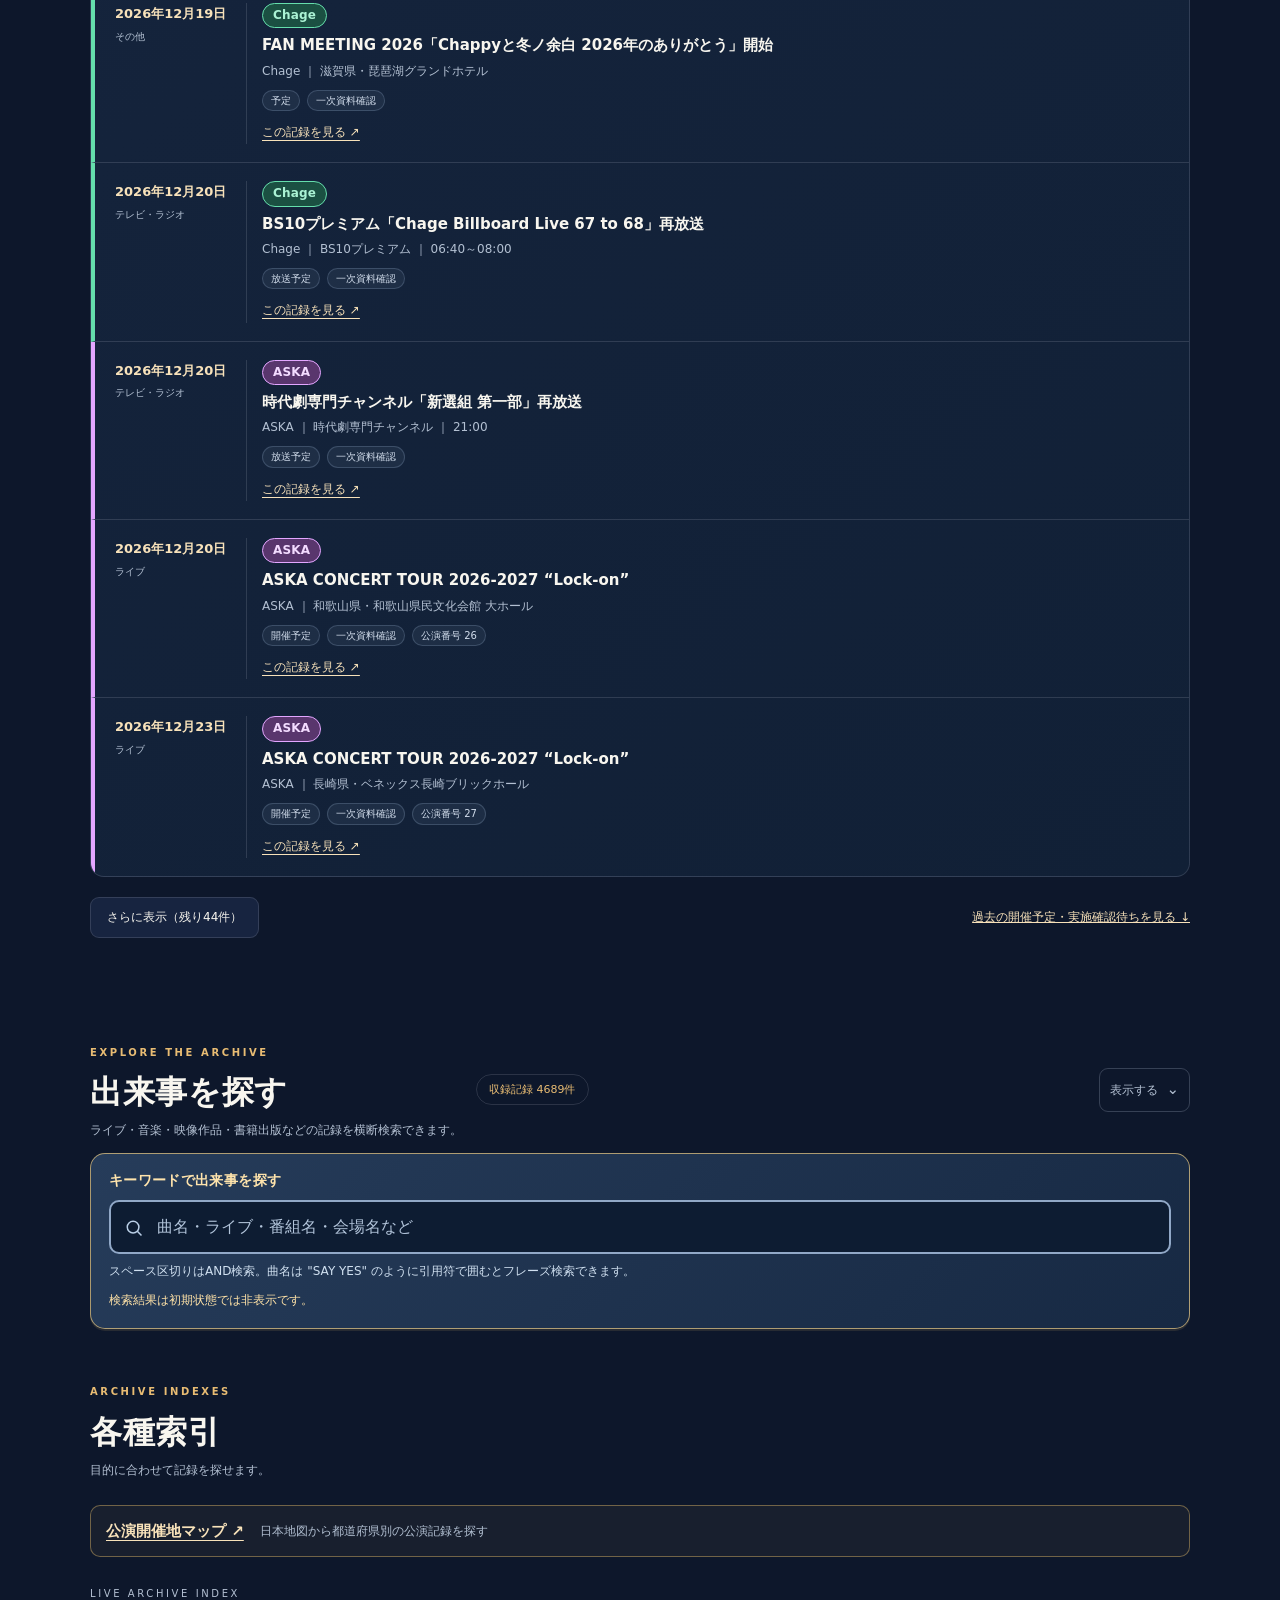
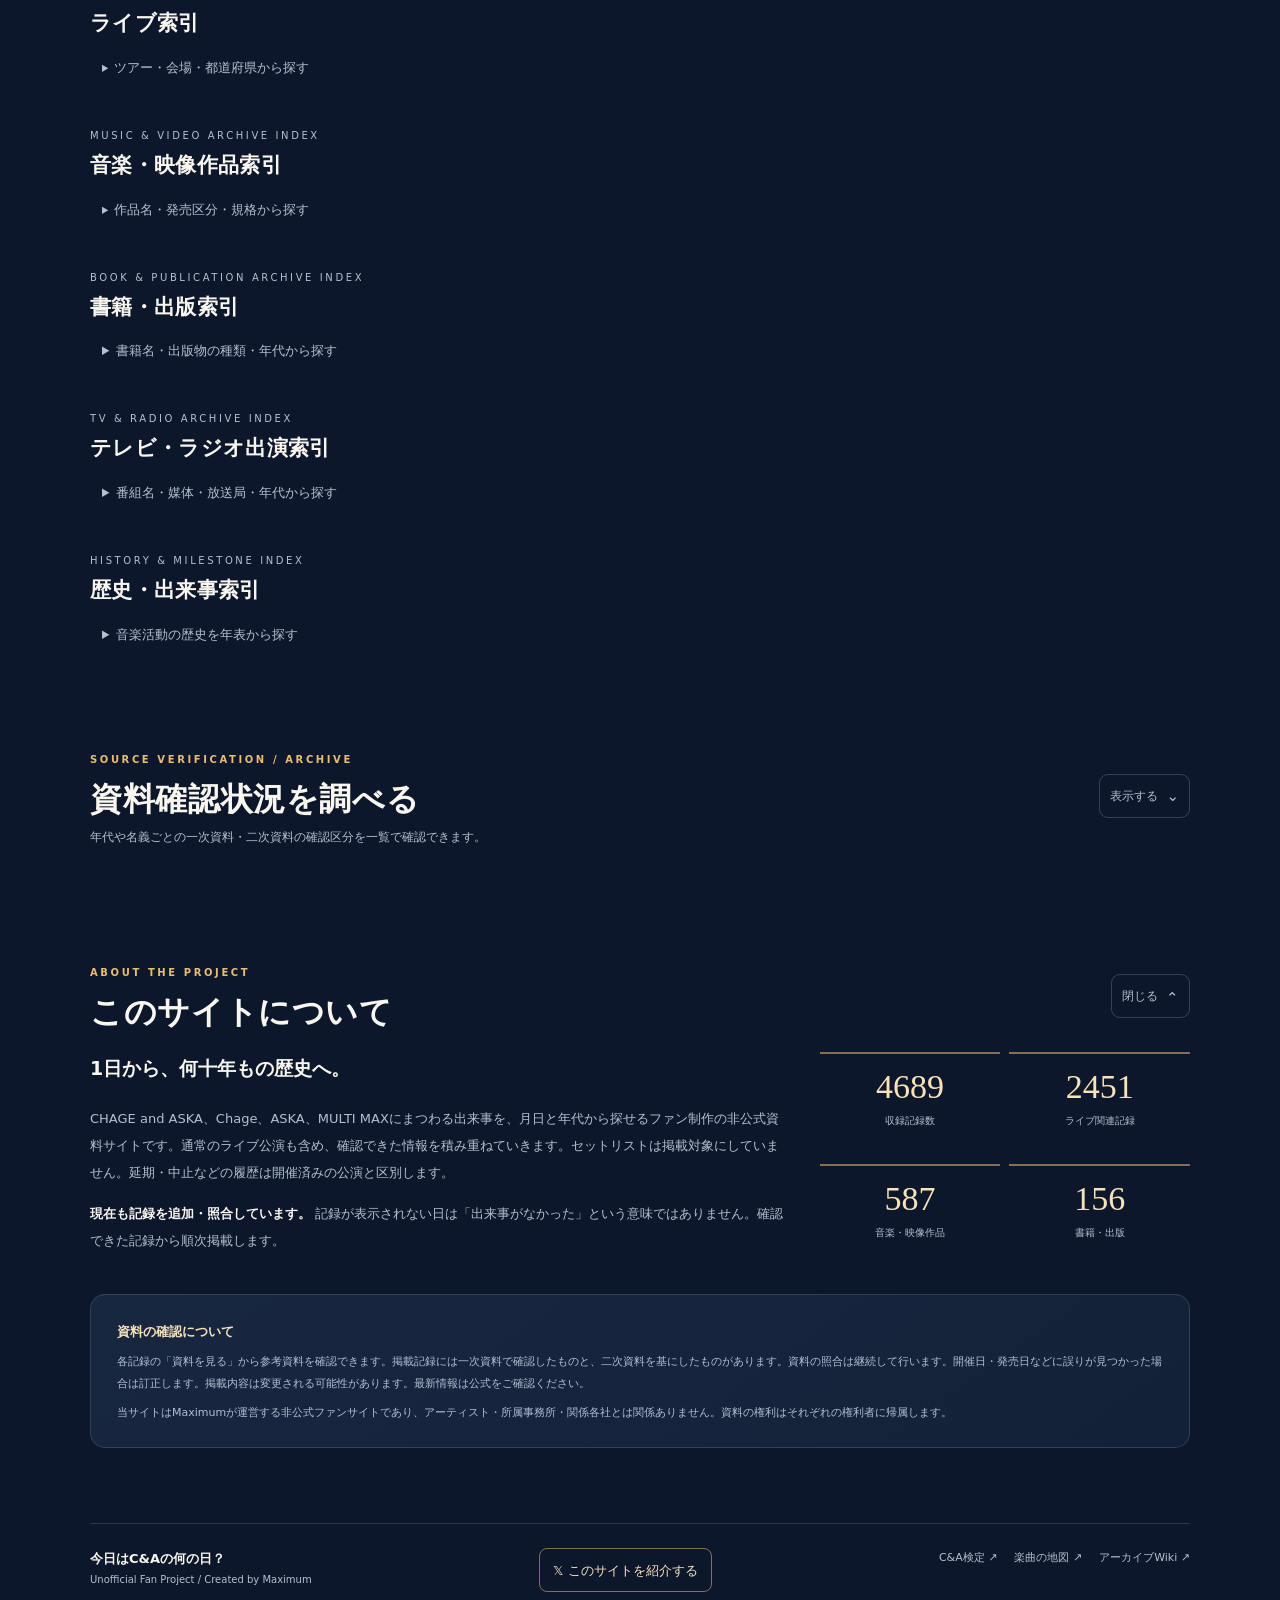
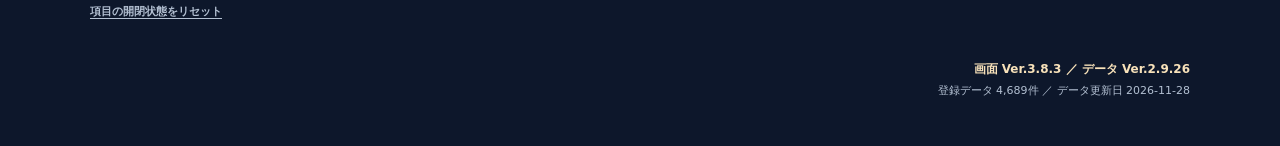
==== commit 6ec9c598: "Add files via upload" ====
--- a/index.html
+++ b/index.html
@@ -175,7 +175,7 @@
 <link rel="stylesheet" href="ca-search-facets-v370.css?v=3.7.0">
 <link rel="stylesheet" href="ca-headings-v372.css?v=3.7.2">
 <link rel="stylesheet" href="ca-site-share-v378.css?v=3.7.8">
-<link rel="stylesheet" href="ca-live-map-v380.css?v=3.8.3-1">
+<link rel="stylesheet" href="ca-live-map-v380.css?v=3.8.3-3">
 </head>
 <body>
 <div class="ambient"></div>
@@ -1053,5 +1053,27 @@
 })();
 </script>
 <!-- CA240_ARTIST_UI_END -->
+<style id="ca-related-grid-ui4">
+/* 関連記録一覧の各行：名義バッジを含む3要素の配置を固定 */
+#ca39-related-dialog #ca39-dialog-items .ca39-modal-item {
+  display: grid;
+  grid-template-columns: minmax(0, 112px) minmax(0, 1fr);
+  grid-template-rows: auto 1fr;
+  grid-template-areas: "date content" "artist content";
+  column-gap: 16px;
+  row-gap: 6px;
+  align-items: start;
+  min-width: 0;
+  padding-left: 12px;
+  padding-right: 8px;
+  text-align: left;
+}
+#ca39-related-dialog #ca39-dialog-items .ca39-modal-item > time {grid-area: date; white-space: nowrap;}
+#ca39-related-dialog #ca39-dialog-items .ca39-modal-item > :is(.ca240-artist-tag,.ca-artist-tag) {grid-area: artist; justify-self: start; align-self: start; max-width: 100%; box-sizing: border-box;}
+#ca39-related-dialog #ca39-dialog-items .ca39-modal-item > div {grid-area: content; min-width: 0; overflow-wrap: anywhere;}
+@media(max-width:700px) {
+  #ca39-related-dialog #ca39-dialog-items .ca39-modal-item {grid-template-columns:minmax(0,1fr);grid-template-rows:auto auto auto;grid-template-areas:"date" "artist" "content";row-gap:4px;padding-left:10px;}
+}
+</style>
 </body>
 </html>
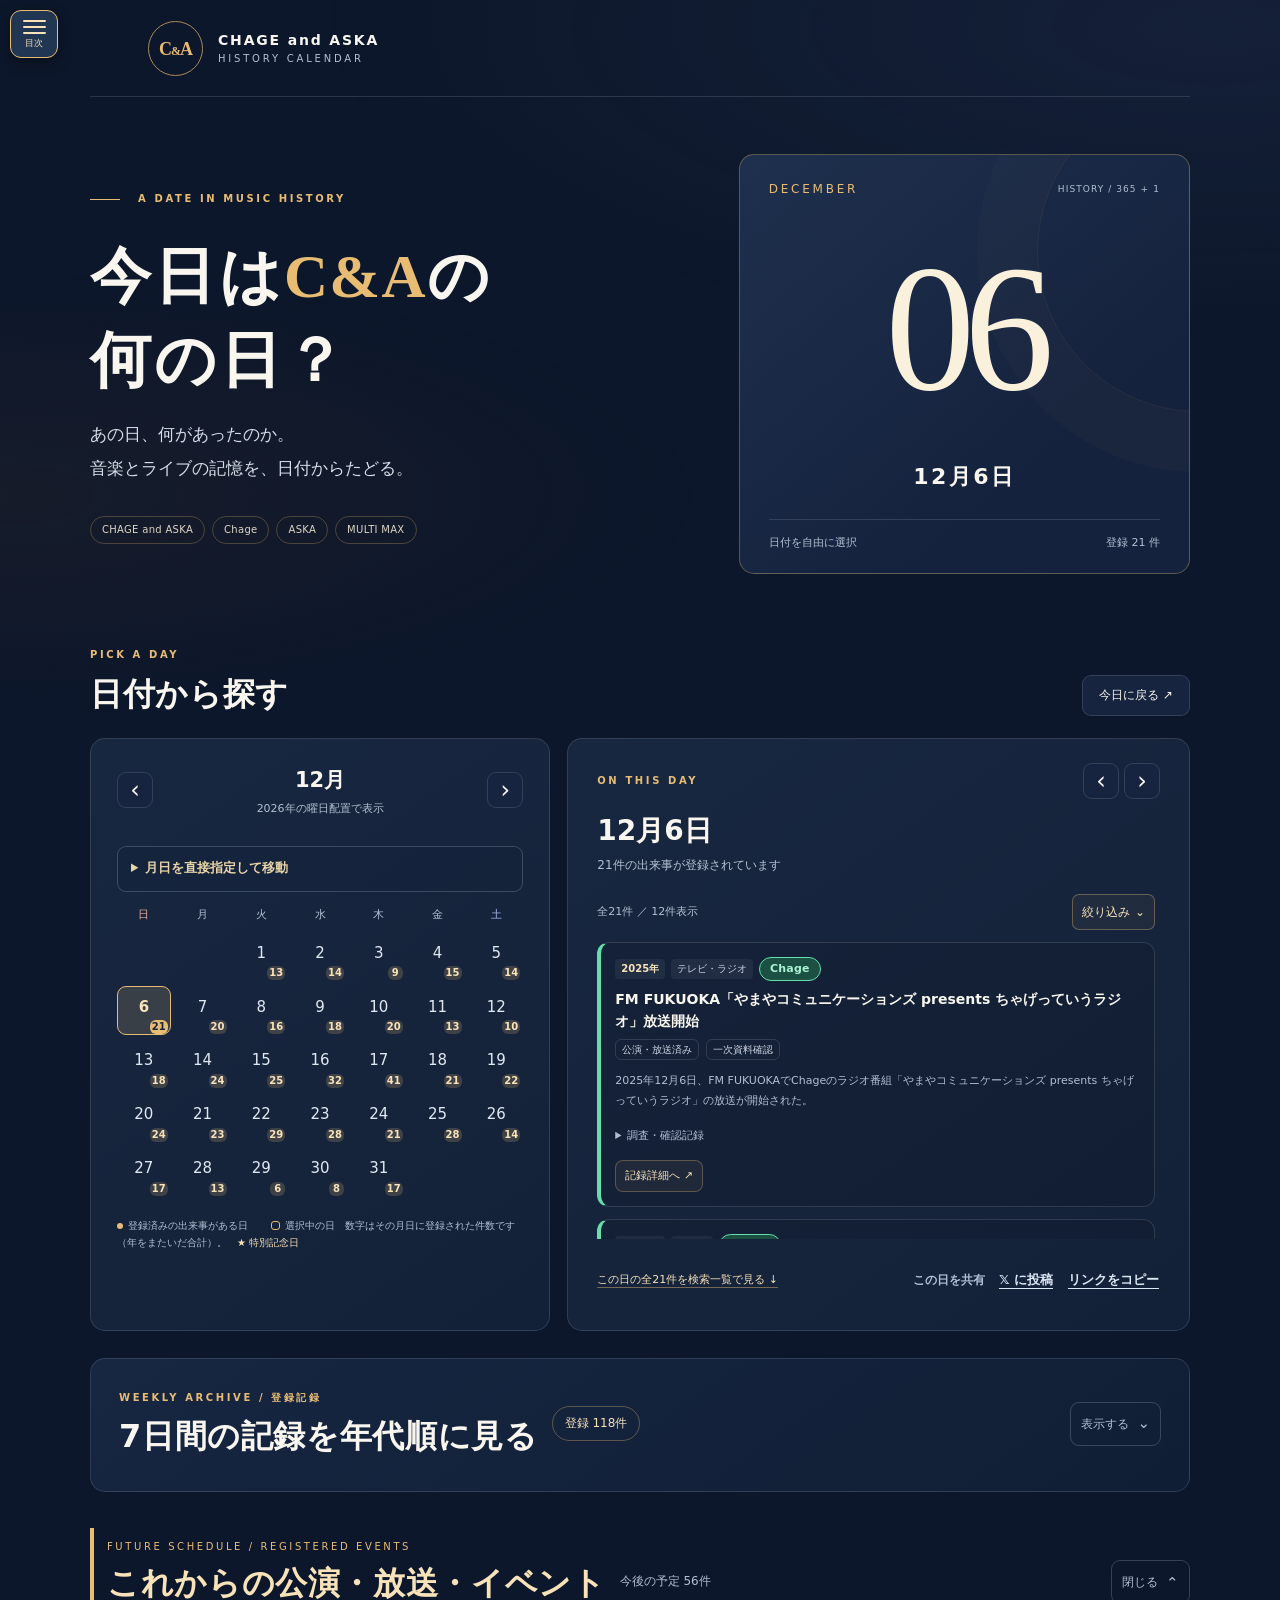
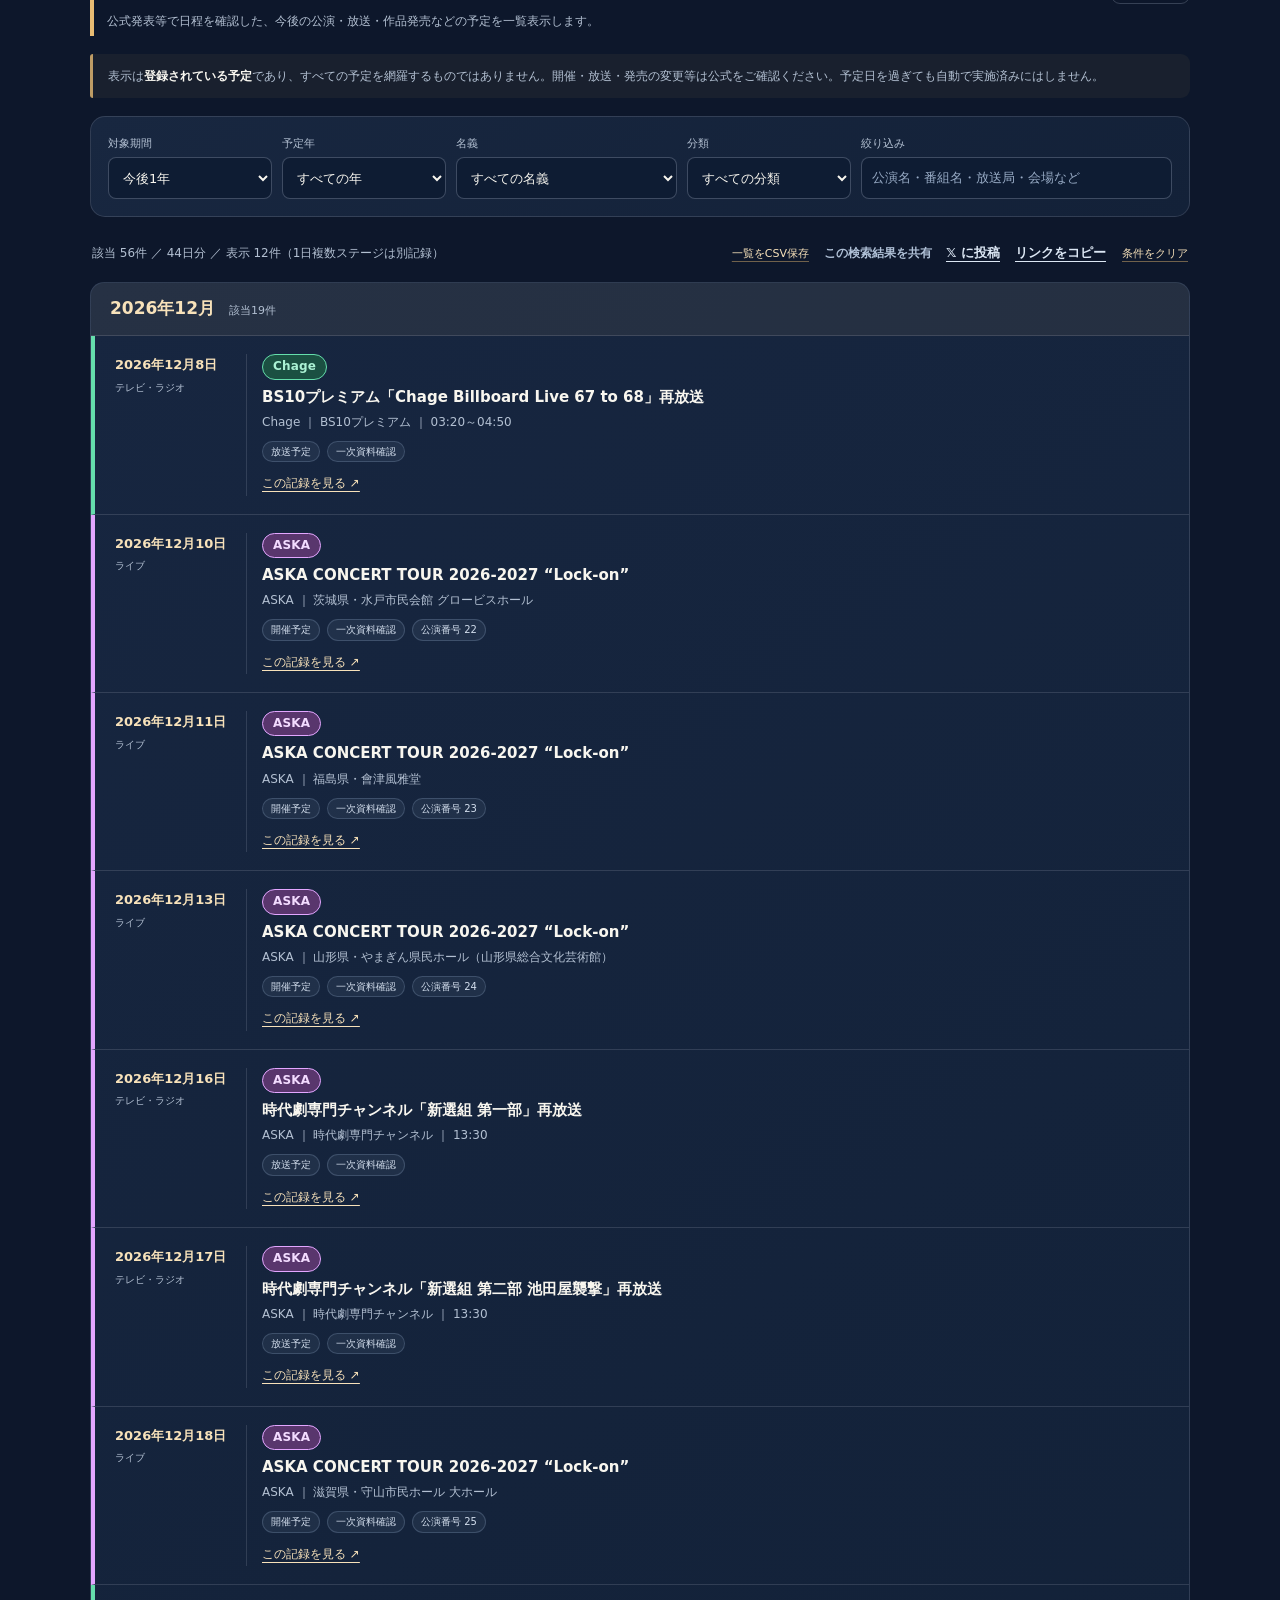
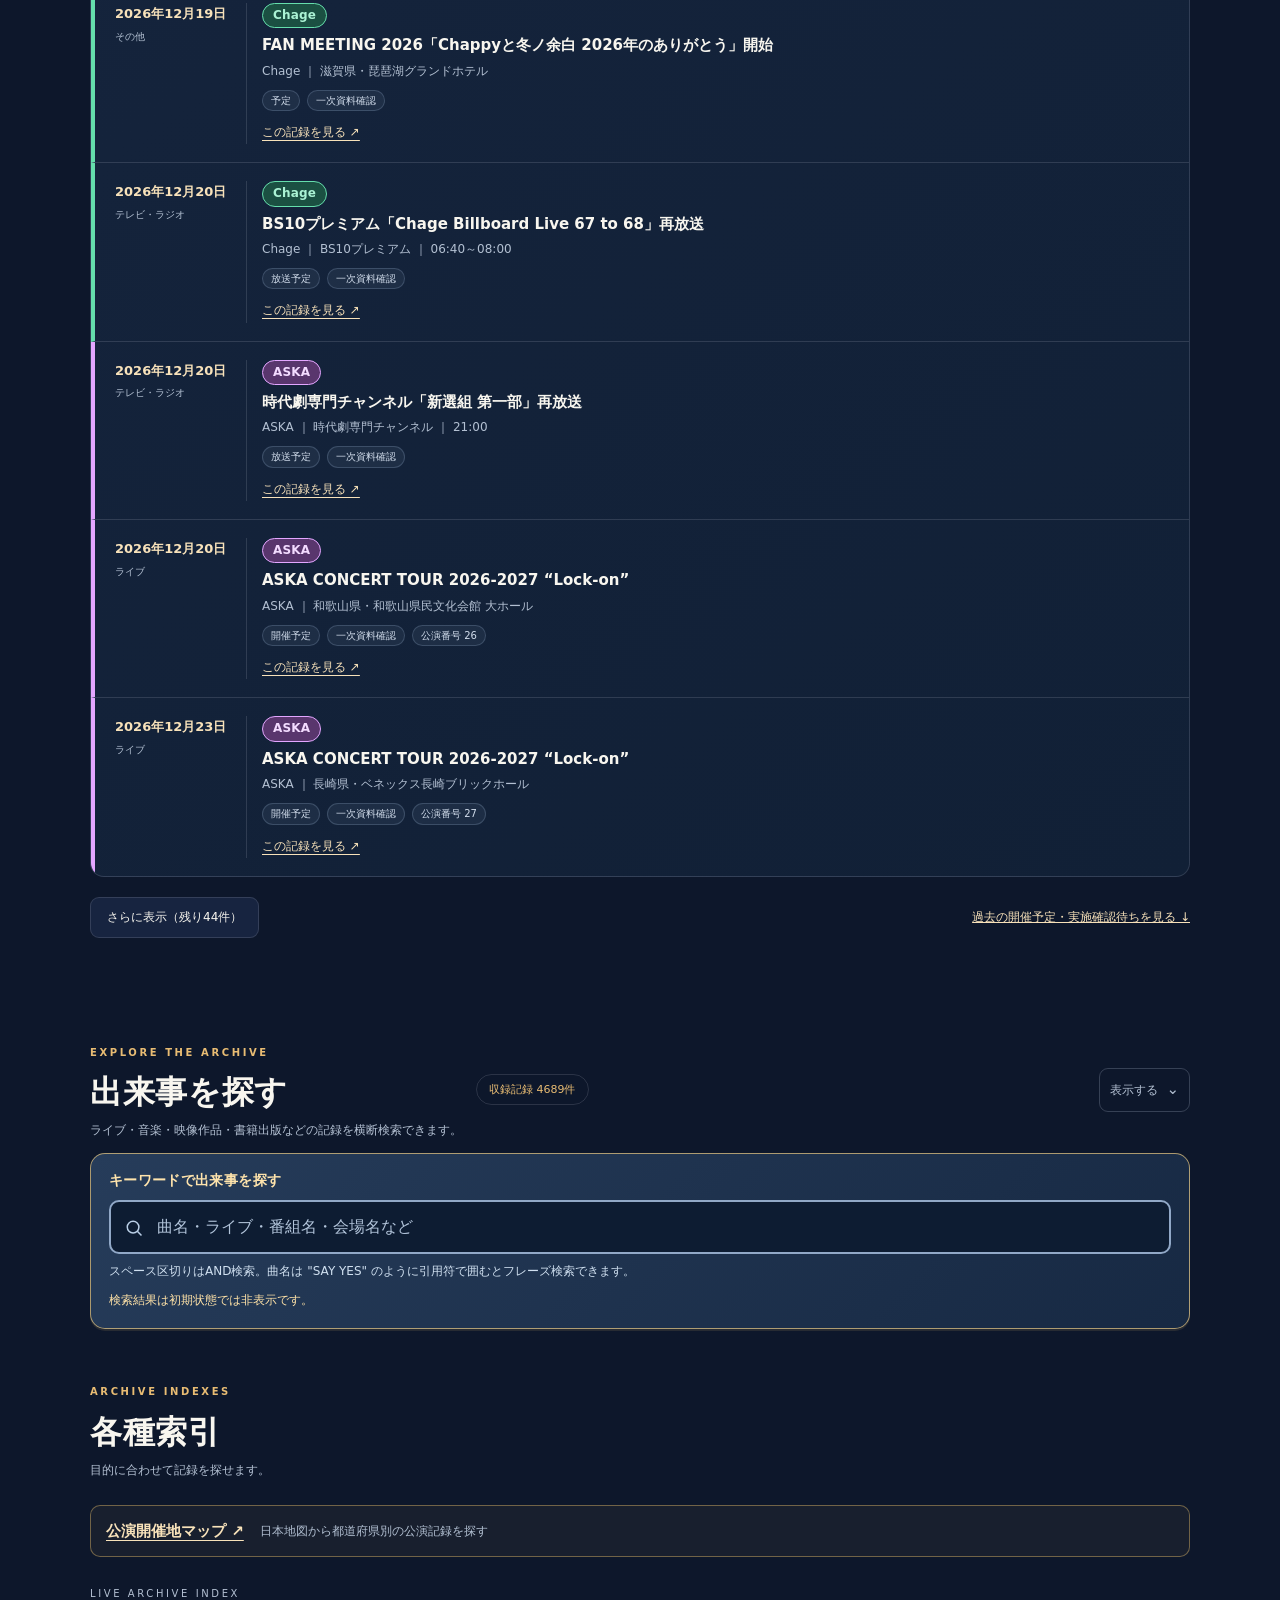
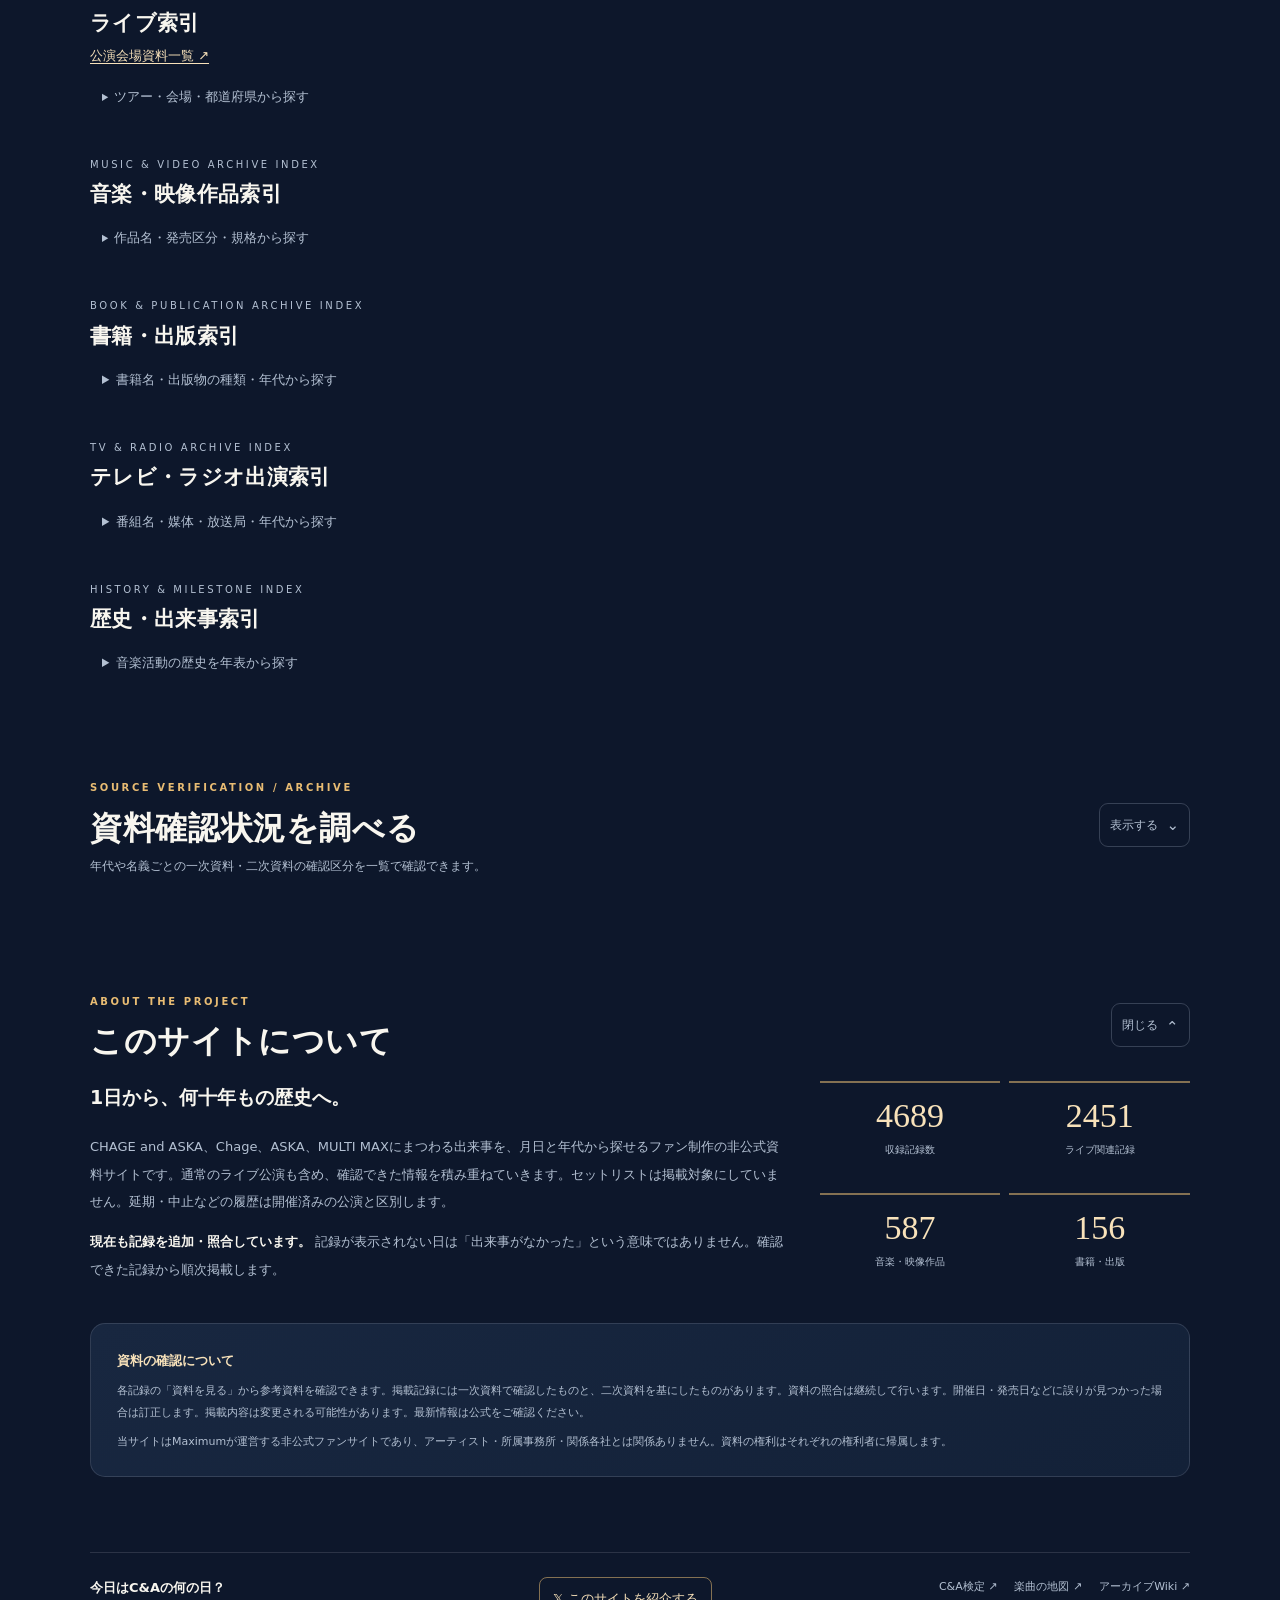
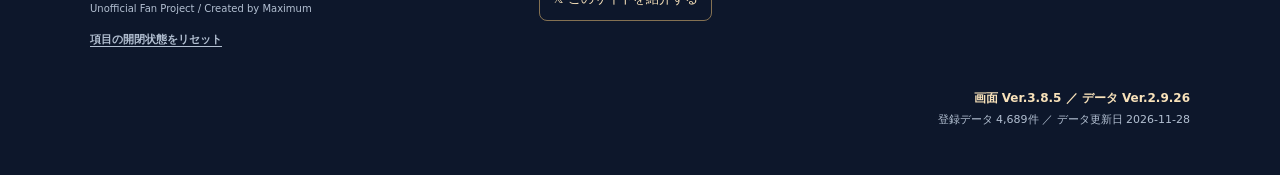
==== commit c6f745b6: "Add files via upload" ====
--- a/index.html
+++ b/index.html
@@ -59,7 +59,10 @@
 <script defer src="ca-final-v300.js?v=3.0.0"></script>
 <link rel="stylesheet" href="ca-live-index-v320.css?v=3.2.0">
 
-<script defer src="ca-live-index-v375.js?v=3.7.5"></script>
+<!-- CA_VENUE_ARCHIVE_V385 -->
+<script defer src="ca-venue-archive-v385.js?v=3.8.5"></script>
+<style id="va-bridge-style">.va-inline[hidden],.va-group-links[hidden],#va-map-selected[hidden]{display:none!important}.va-inline{display:block;margin:5px 0}.va-group-links{display:flex;flex-wrap:wrap;gap:8px;margin:9px 0}.va-link{color:var(--gold-light,#f8e2ba);text-decoration:underline;text-underline-offset:3px;font-size:13px;overflow-wrap:anywhere}#va-map-selected{margin:12px 0}</style>
+<script defer src="ca-live-index-v375.js?v=3.8.5"></script>
 <link rel="stylesheet" href="ca-release-index-v330.css?v=3.3.0">
 <script defer src="ca-release-index-v376.js?v=3.7.6"></script>
 <script defer src="ca-book-index-v340.js?v=3.4.0"></script>
@@ -282,7 +285,7 @@
       <div class="section-head"><div><span class="kicker">ARCHIVE INDEXES</span><h2 id="ca372-indices-heading">各種索引</h2><p>目的に合わせて記録を探せます。</p></div></div>
     <div class="ca-map-entry"><a href="live-map.html">公演開催地マップ ↗</a><span>日本地図から都道府県別の公演記録を探す</span></div>
     <section id="ca320-index" aria-labelledby="ca320-heading">
-      <div class="section-head"><div><span class="kicker">LIVE ARCHIVE INDEX</span><h3 id="ca320-heading">ライブ索引</h3></div></div>
+      <div class="section-head"><div><span class="kicker">LIVE ARCHIVE INDEX</span><h3 id="ca320-heading">ライブ索引</h3><p><a class="va-link" href="venue-archive.html">公演会場資料一覧 ↗</a></p></div></div>
       <details id="ca320-details"><summary>ツアー・会場・都道府県から探す</summary><div class="ca320-body">
         <p>登録されたライブ記録を集計します。開催予定・延期・中止も含む記録件数であり、実施公演数ではありません。</p>
         <div class="ca320-filters"><label>索引の種類<select id="ca320-mode"><option value="tour">ツアー別</option><option value="venue">会場別</option><option value="pref">都道府県・地域別</option></select></label><label>名義<select id="ca320-artist"><option value="">すべて</option></select></label><label>都道府県・地域<select id="ca320-pref"><option value="">すべて</option></select></label><label class="ca320-query">索引内検索<input id="ca320-query" type="search" placeholder="ツアー名・会場名・地域名など"></label></div>
@@ -417,6 +420,7 @@
  chips.append(node('span','ca-detail-chip ca-artist-tag '+artistClass,artistName||'名義未設定'));
  chips.append(node('span','ca-detail-chip',cats[e.category]||e.category));paper.append(chips);
  const place=[e.prefecture,e.venue].filter(Boolean).join('・');if(place)paper.append(node('p','ca-detail-place',place));
+ if(e.category==='live'&&window.CA_VENUE_ARCHIVE)paper.append(window.CA_VENUE_ARCHIVE.eventLink(e));
  const part=title=>{const s=node('section','ca-detail-section');s.append(node('h2','',title));paper.append(s);return s;};
  if(e.description)part('この日の出来事').append(node('div','ca-detail-note',e.description));
  if(e.note){const details=node('details','ca23-audit');details.append(node('summary','','調査・確認記録を開く'),node('div','ca-detail-note',e.note));const audit=part('調査・確認記録');audit.classList.add('ca23-audit-section');audit.setAttribute('aria-label','調査・確認記録');audit.querySelector('h2')?.remove();audit.append(details);}
